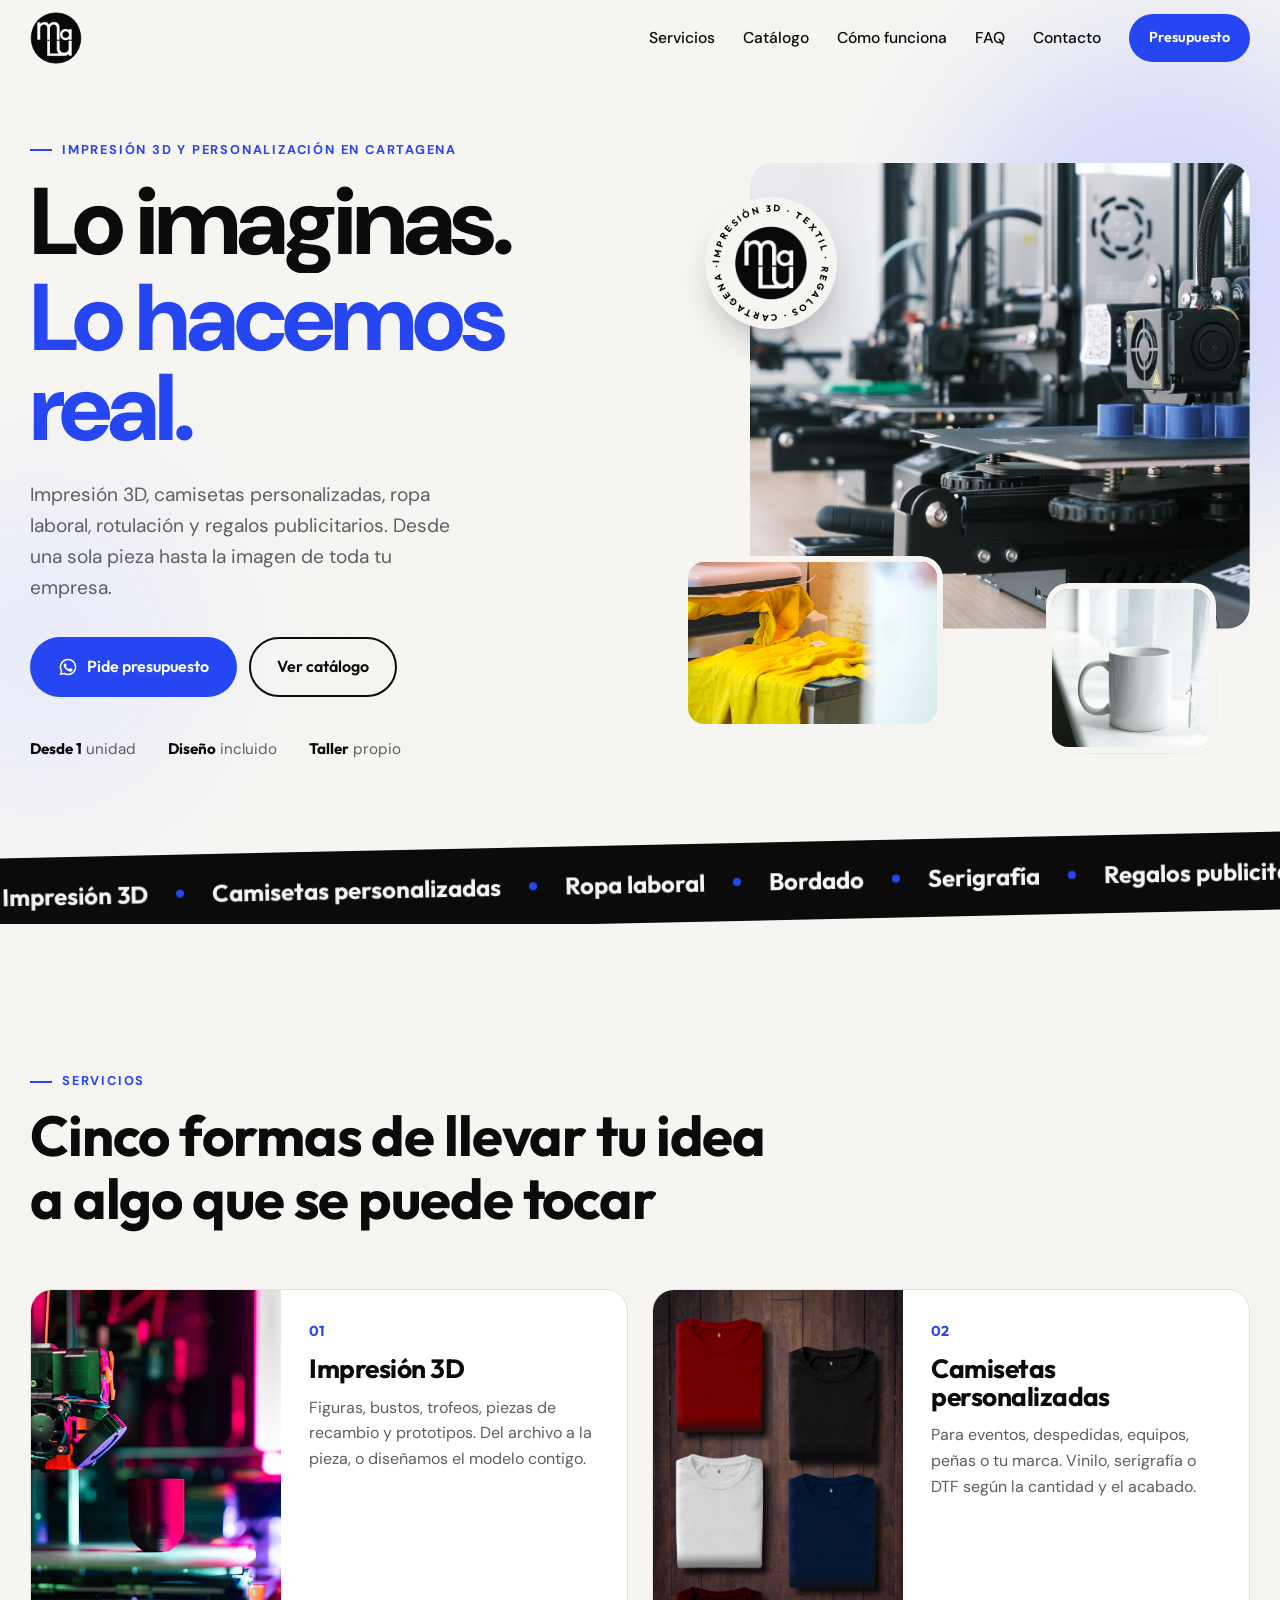
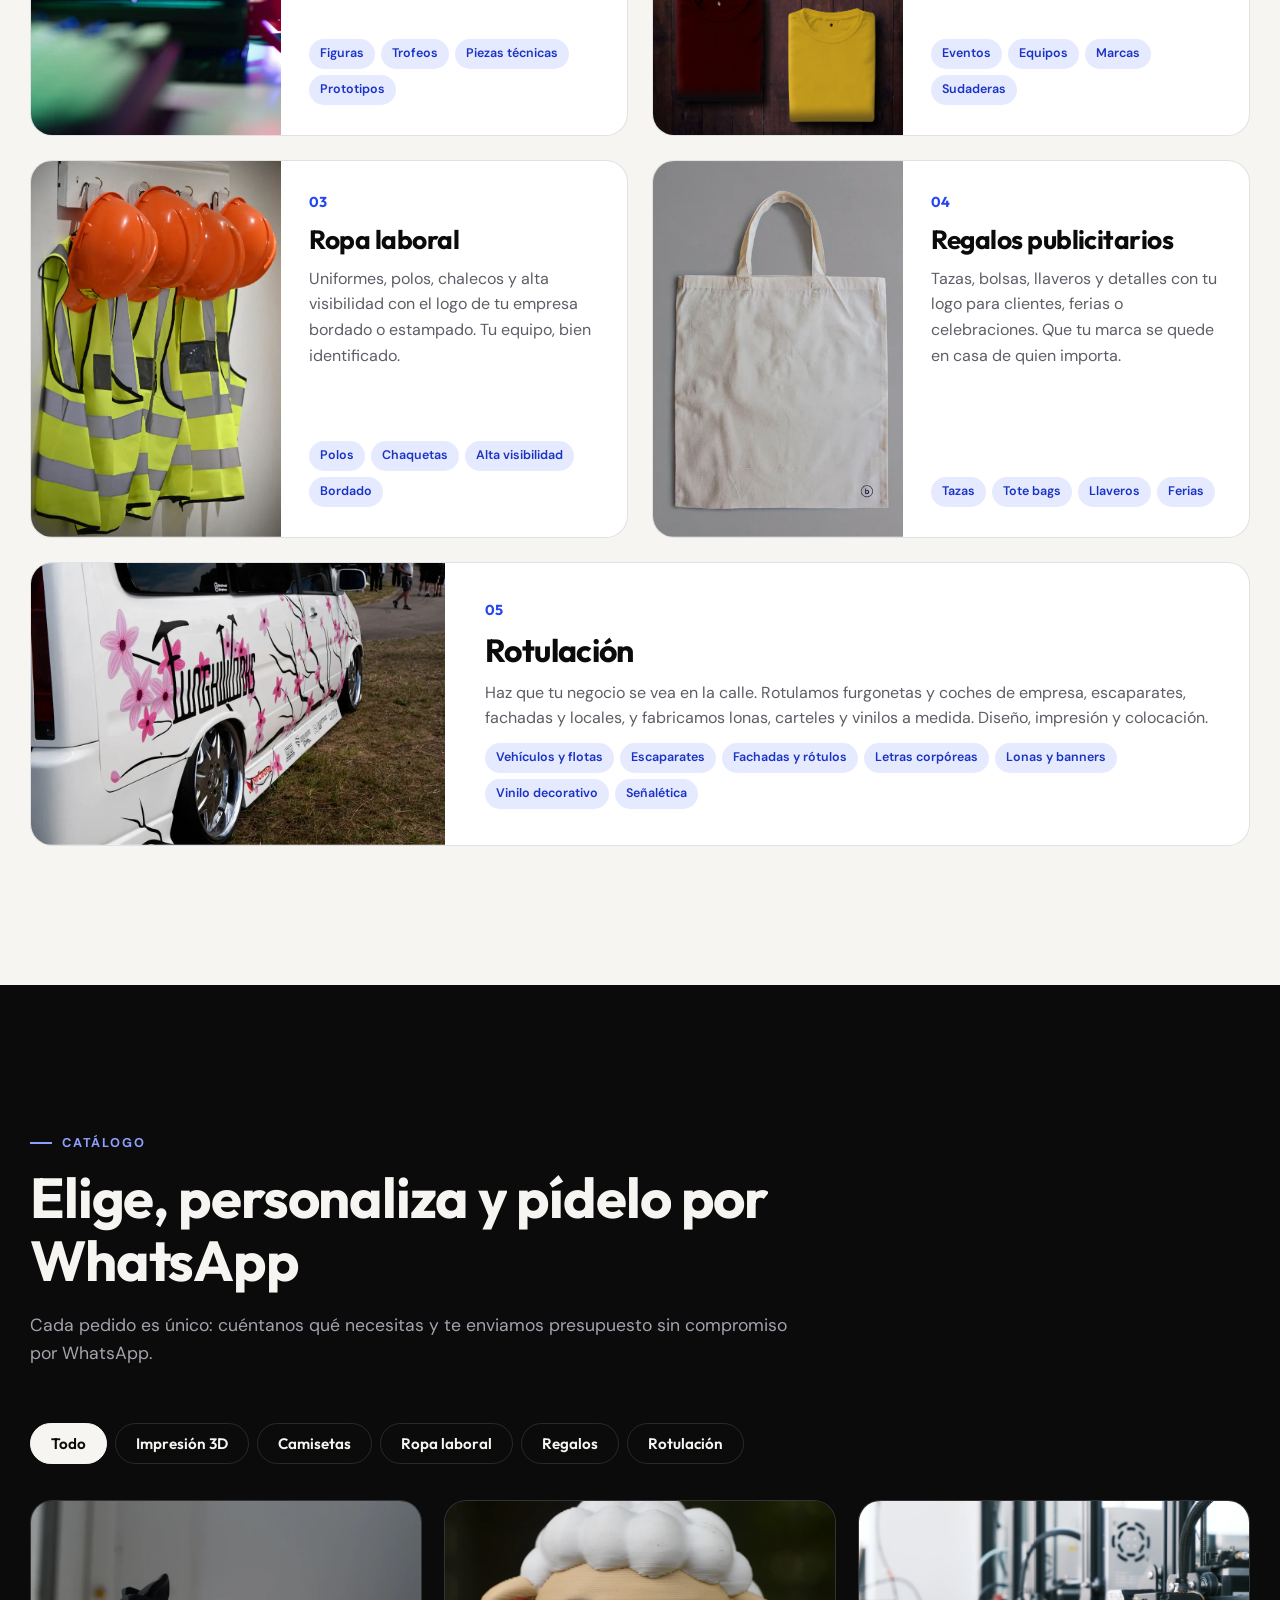
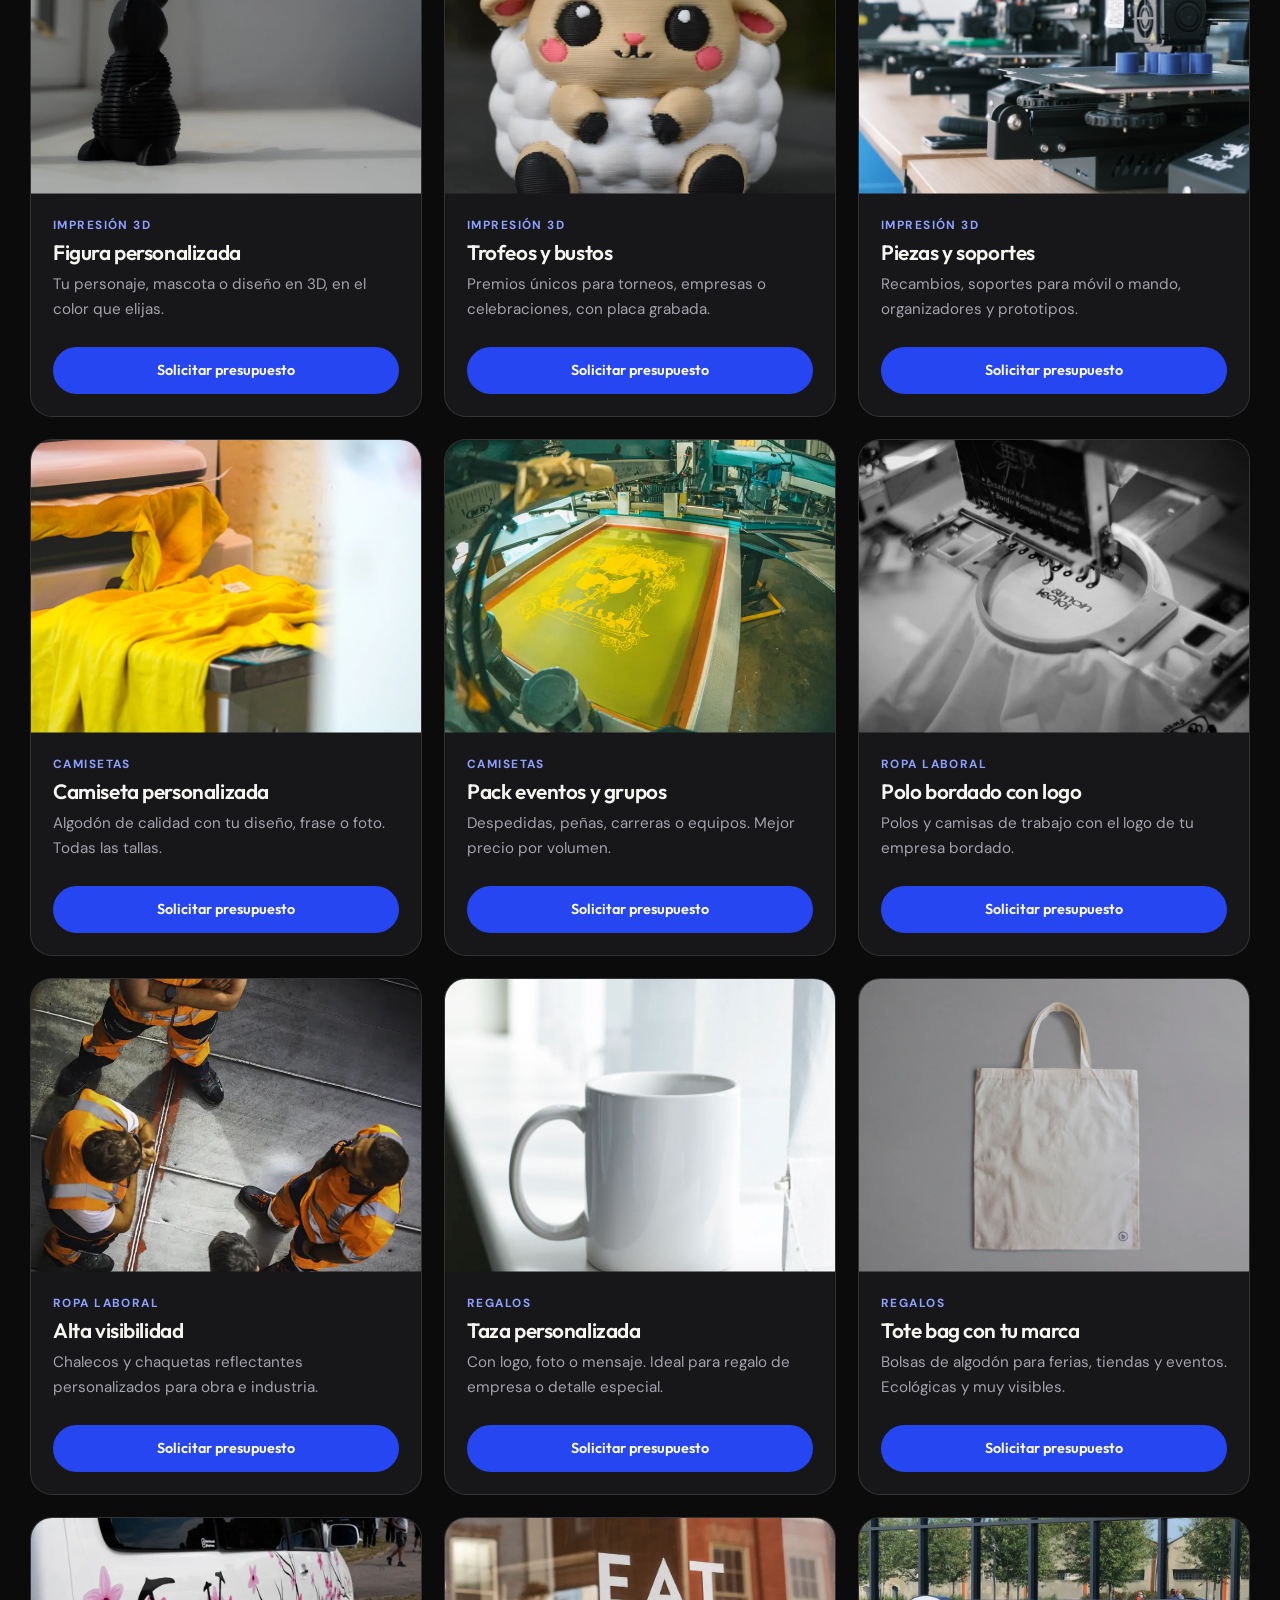
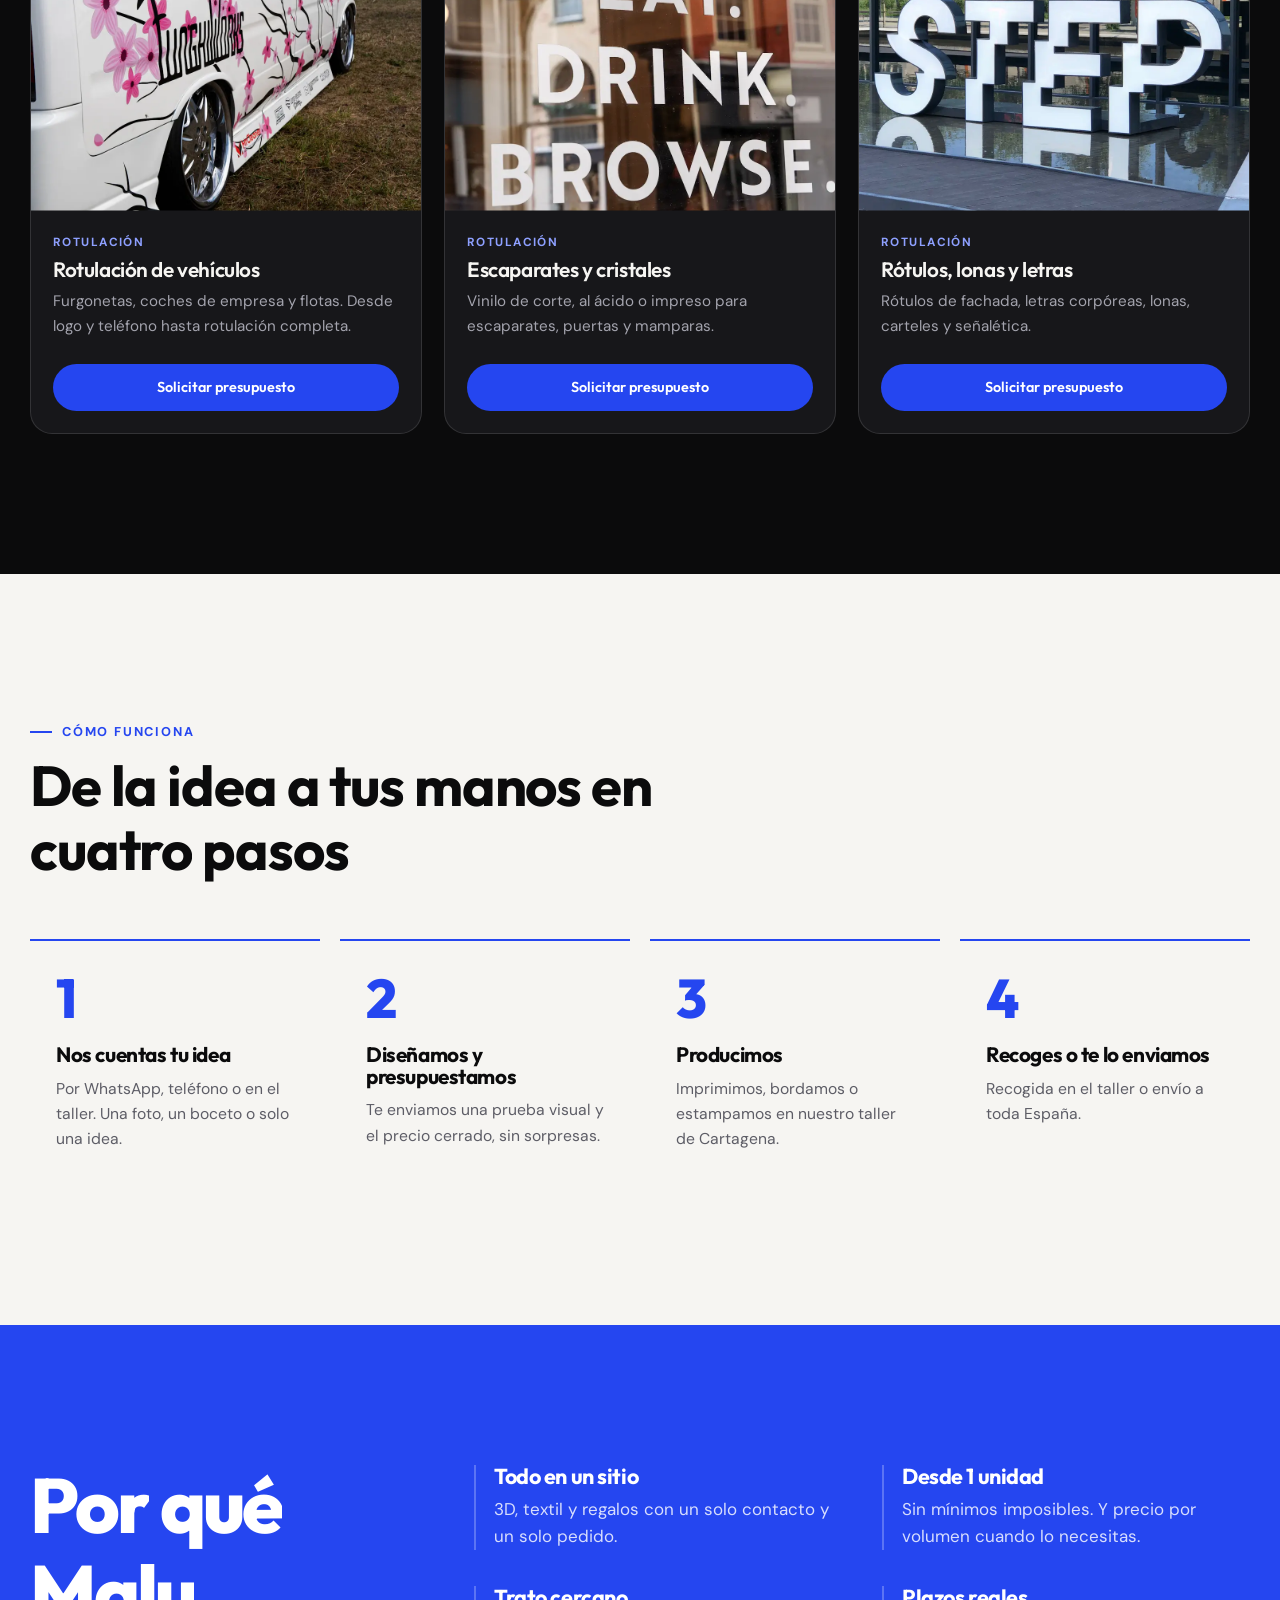
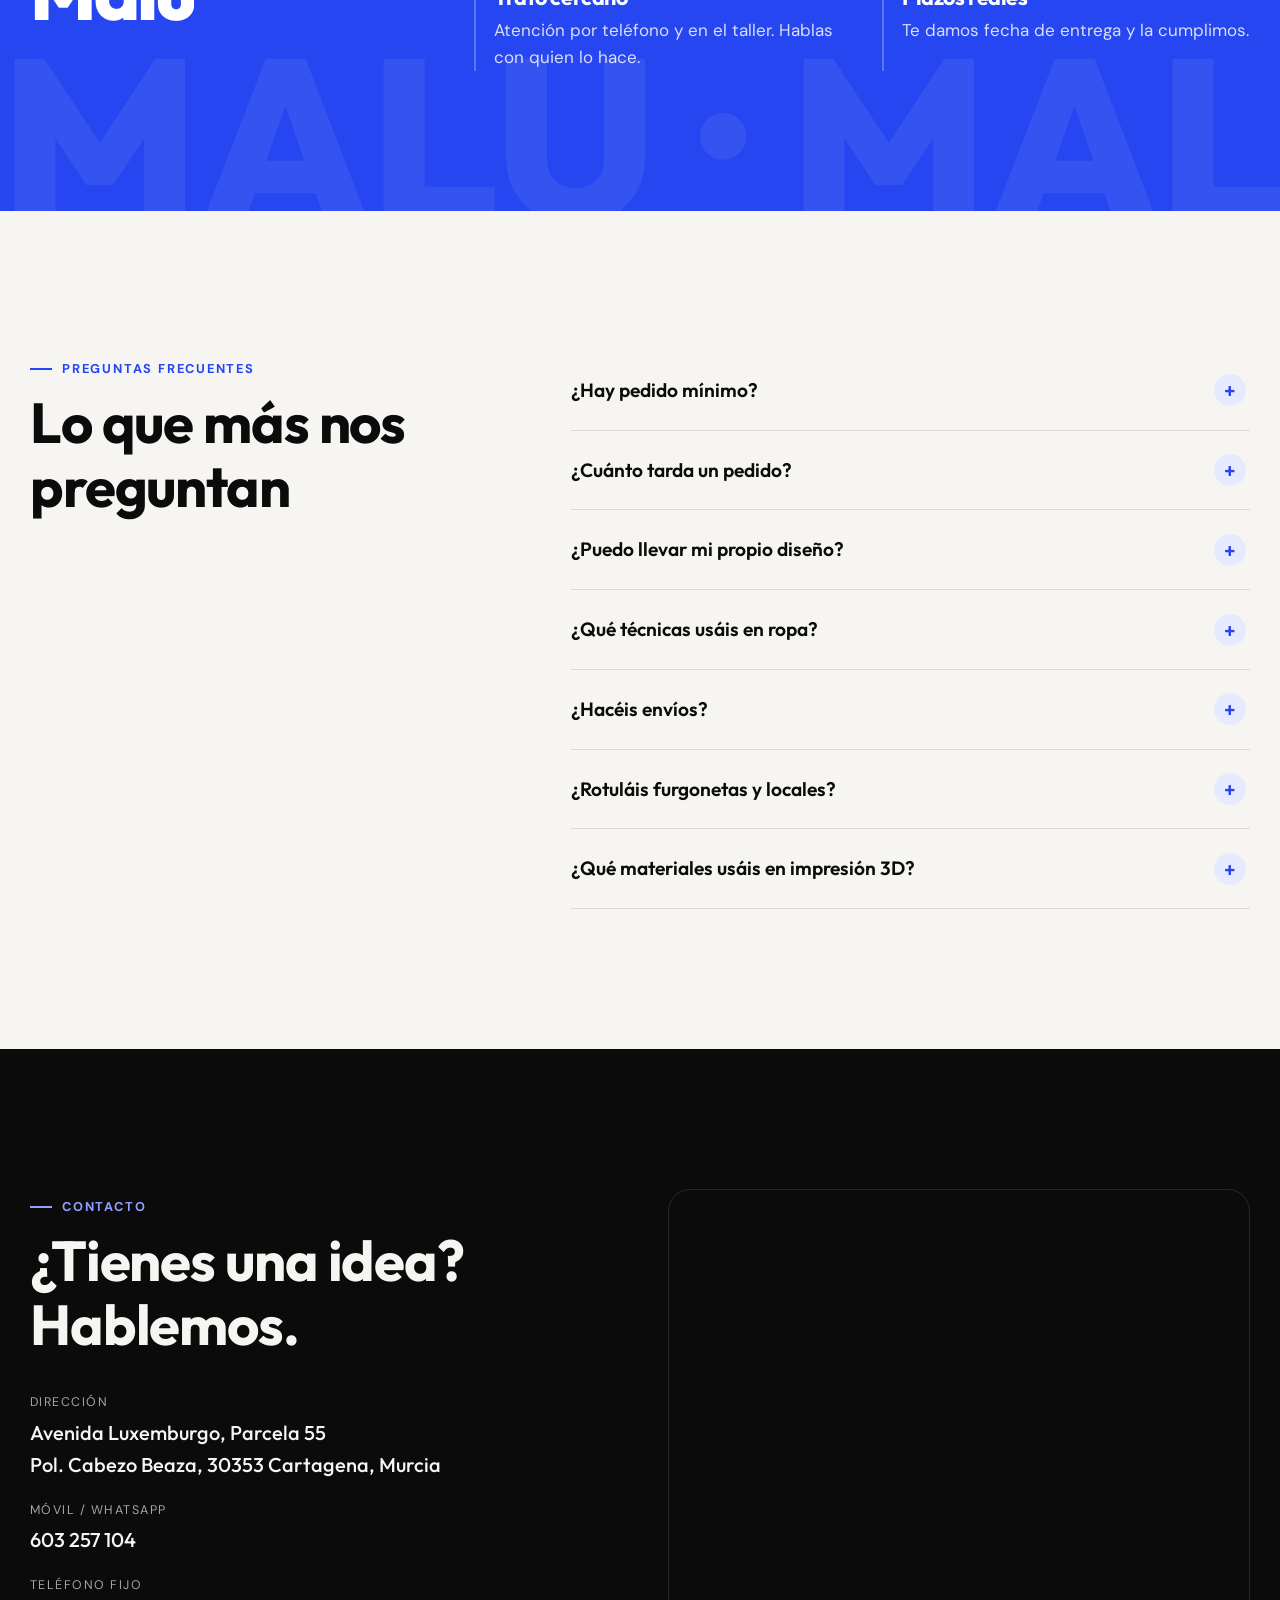
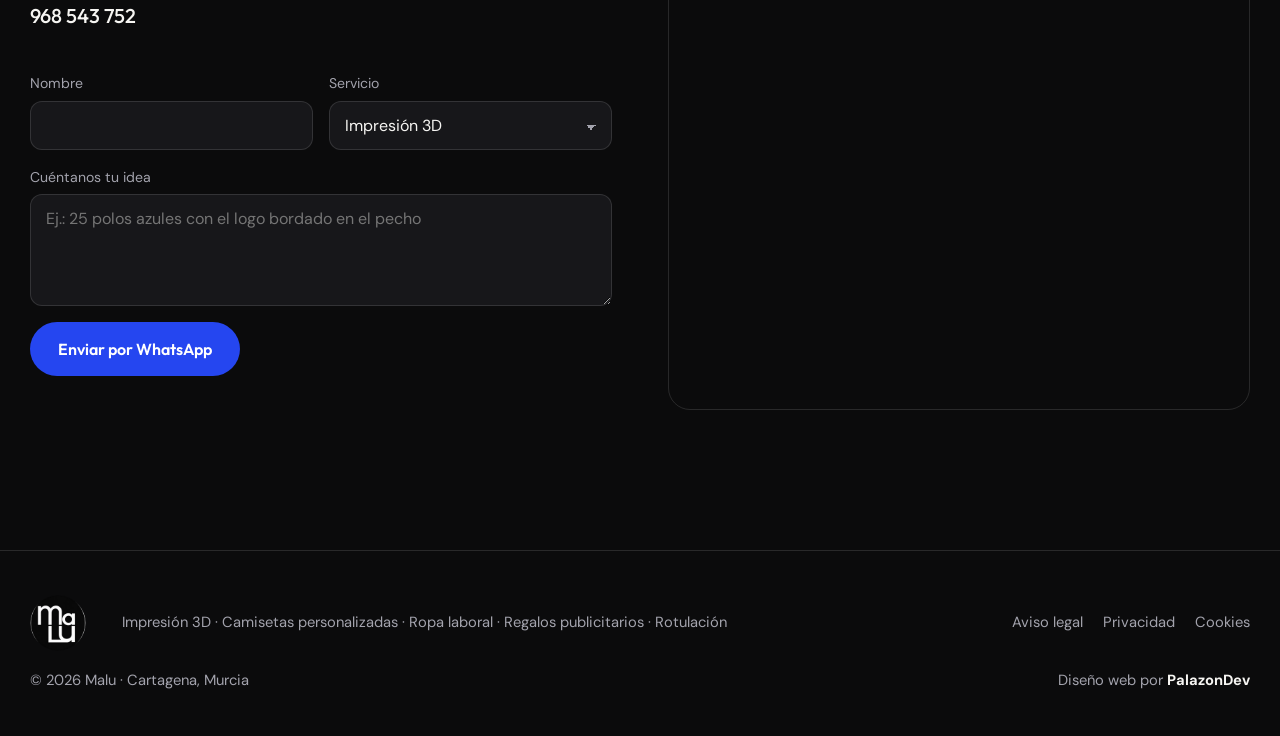
==== index.html @ 824c951f "Footer: arreglar alineación del crédito y forzar recarga de CSS/JS Co-Authored-By: Claude Opus 5.5 <" ====
<!DOCTYPE html>
<html lang="es">
<head>
  <meta charset="UTF-8">
  <meta name="viewport" content="width=device-width, initial-scale=1.0">
  <title>Impresión 3D, Camisetas y Rotulación en Cartagena | Malu</title>
  <meta name="description" content="Impresión 3D, camisetas personalizadas, ropa laboral, rotulación de vehículos y escaparates y regalos publicitarios en Cartagena (Murcia). Diseño incluido. Pide presupuesto.">
  <meta name="robots" content="index, follow, max-image-preview:large">
  <link rel="canonical" href="https://pablopalc.github.io/malu-personalizacion/">
  <link rel="alternate" hreflang="es-ES" href="https://pablopalc.github.io/malu-personalizacion/">
  <meta name="theme-color" content="#0b0b0c">
  <meta name="geo.region" content="ES-MU">
  <meta name="geo.placename" content="Cartagena">

  <meta property="og:type" content="website">
  <meta property="og:locale" content="es_ES">
  <meta property="og:site_name" content="Malu">
  <meta property="og:title" content="Impresión 3D, Camisetas y Rotulación en Cartagena | Malu">
  <meta property="og:description" content="Impresión 3D, camisetas personalizadas, ropa laboral, rotulación y regalos publicitarios en Cartagena.">
  <meta property="og:url" content="https://pablopalc.github.io/malu-personalizacion/">
  <meta property="og:image" content="https://pablopalc.github.io/malu-personalizacion/assets/og-malu.jpg">
  <meta property="og:image:width" content="1200">
  <meta property="og:image:height" content="630">
  <meta property="og:image:alt" content="Malu, impresión 3D y personalización textil en Cartagena">
  <meta name="twitter:card" content="summary_large_image">
  <meta name="twitter:title" content="Impresión 3D, Camisetas y Rotulación en Cartagena | Malu">
  <meta name="twitter:description" content="Impresión 3D, camisetas personalizadas, ropa laboral, rotulación y regalos publicitarios.">
  <meta name="twitter:image" content="https://pablopalc.github.io/malu-personalizacion/assets/og-malu.jpg">

  <link rel="icon" type="image/png" sizes="32x32" href="assets/favicon-32.png">
  <link rel="apple-touch-icon" href="assets/apple-touch-icon.png">

  <link rel="preconnect" href="https://fonts.googleapis.com">
  <link rel="preconnect" href="https://fonts.gstatic.com" crossorigin>
  <link href="https://fonts.googleapis.com/css2?family=Outfit:wght@400;500;600;700;800&family=DM+Sans:opsz,wght@9..40,400;9..40,500;9..40,700&display=swap" rel="stylesheet">
  <link rel="preload" as="image" href="assets/img/hero-3d.webp">
  <link rel="stylesheet" href="styles.css?v=20261020212505">

  <script type="application/ld+json">
  {
    "@context": "https://schema.org",
    "@type": "LocalBusiness",
    "@id": "https://pablopalc.github.io/malu-personalizacion/#negocio",
    "name": "Malu",
    "description": "Impresión 3D, camisetas personalizadas, ropa laboral, rotulación de vehículos y locales y regalos publicitarios en Cartagena.",
    "url": "https://pablopalc.github.io/malu-personalizacion/",
    "logo": "https://pablopalc.github.io/malu-personalizacion/assets/logo-malu.png",
    "alternateName": "Malu Personalización",
    "image": "https://pablopalc.github.io/malu-personalizacion/assets/img/hero-3d.webp",
    "telephone": ["+34968543752", "+34603257104"],
    "address": {
      "@type": "PostalAddress",
      "streetAddress": "Avenida Luxemburgo, Parcela 55, Polígono Cabezo Beaza",
      "addressLocality": "Cartagena",
      "addressRegion": "Murcia",
      "postalCode": "30353",
      "addressCountry": "ES"
    },
    "hasMap": "https://www.google.com/maps/search/?api=1&query=Avenida+Luxemburgo+Parcela+55+Poligono+Cabezo+Beaza+30353+Cartagena",
    "areaServed": [
      {"@type": "City", "name": "Cartagena"},
      {"@type": "AdministrativeArea", "name": "Región de Murcia"},
      {"@type": "Country", "name": "España"}
    ],
    "knowsAbout": ["Impresión 3D", "Camisetas personalizadas", "Ropa laboral", "Bordado", "Serigrafía", "DTF", "Regalos publicitarios", "Merchandising", "Rotulación de vehículos", "Rotulación de escaparates", "Vinilo", "Lonas publicitarias"],
    "hasOfferCatalog": {
      "@type": "OfferCatalog",
      "name": "Servicios de personalización",
      "itemListElement": [
        {"@type": "Offer", "itemOffered": {"@type": "Service", "name": "Impresión 3D personalizada", "description": "Figuras, bustos, trofeos, piezas técnicas y prototipos."}},
        {"@type": "Offer", "itemOffered": {"@type": "Service", "name": "Camisetas personalizadas", "description": "Vinilo, DTF y serigrafía para eventos, equipos y marcas."}},
        {"@type": "Offer", "itemOffered": {"@type": "Service", "name": "Ropa laboral personalizada", "description": "Polos, chaquetas y alta visibilidad con logo bordado o estampado."}},
        {"@type": "Offer", "itemOffered": {"@type": "Service", "name": "Regalos publicitarios", "description": "Tazas, bolsas, llaveros y merchandising con tu logo."}},
        {"@type": "Offer", "itemOffered": {"@type": "Service", "name": "Rotulación de vehículos y locales", "description": "Rotulación de furgonetas y flotas, escaparates, fachadas, letras corpóreas, lonas y vinilo decorativo."}}
      ]
    }
  }
  </script>
  <script type="application/ld+json">
  {
    "@context": "https://schema.org",
    "@type": "WebSite",
    "name": "Malu",
    "url": "https://pablopalc.github.io/malu-personalizacion/",
    "inLanguage": "es-ES",
    "publisher": {"@id": "https://pablopalc.github.io/malu-personalizacion/#negocio"}
  }
  </script>
</head>
<body>
  <a class="skip" href="#main">Saltar al contenido</a>
  <div class="progress" id="progress" aria-hidden="true"></div>
  <div class="intro" id="intro" aria-hidden="true"><img src="assets/logo-malu-160.webp" alt="" width="96" height="96"></div>

  <header class="header" id="header">
    <div class="wrap header__inner">
      <a href="#inicio" class="brand" aria-label="Malu, inicio">
        <img src="assets/logo-malu-160.webp" alt="Malu" width="52" height="52">
      </a>
      <nav class="nav" id="nav" aria-label="Principal">
        <a href="#servicios">Servicios</a>
        <a href="#catalogo">Catálogo</a>
        <a href="#proceso">Cómo funciona</a>
        <a href="#faq">FAQ</a>
        <a href="#contacto">Contacto</a>
      </nav>
      <a class="btn btn--sm btn--accent header__cta" href="https://wa.me/34603257104?text=Hola%20Malu%2C%20quiero%20pedir%20presupuesto" target="_blank" rel="noopener">Presupuesto</a>
      <button class="burger" id="burger" aria-label="Abrir menú" aria-expanded="false" aria-controls="nav"><span></span><span></span></button>
    </div>
  </header>

  <main id="main">
    <!-- HERO -->
    <section class="hero" id="inicio">
      <div class="wrap hero__grid">
        <div class="hero__copy">
          <h1 class="eyebrow reveal">Impresión 3D y personalización en Cartagena</h1>
          <p class="hero__title" aria-label="Lo imaginas. Lo hacemos real.">
            <span class="line"><span class="word">Lo</span> <span class="word">imaginas.</span></span>
            <span class="line"><em class="word">Lo</em> <em class="word">hacemos</em> <em class="word">real.</em></span>
          </p>
          <p class="hero__lead reveal">Impresión 3D, camisetas personalizadas, ropa laboral, rotulación y regalos publicitarios. Desde una sola pieza hasta la imagen de toda tu empresa.</p>
          <div class="hero__actions reveal">
            <a class="btn btn--accent" href="https://wa.me/34603257104?text=Hola%20Malu%2C%20quiero%20pedir%20presupuesto" target="_blank" rel="noopener">
              <svg aria-hidden="true" viewBox="0 0 24 24"><path d="M12 2a10 10 0 0 0-8.6 15.1L2 22l5-1.3A10 10 0 1 0 12 2Zm0 18.2a8.2 8.2 0 0 1-4.2-1.2l-.3-.2-3 .8.8-2.9-.2-.3A8.2 8.2 0 1 1 12 20.2Zm4.5-6.1c-.2-.1-1.5-.7-1.7-.8-.2-.1-.4-.1-.6.1l-.8 1c-.1.2-.3.2-.5.1a6.7 6.7 0 0 1-3.3-2.9c-.2-.4.2-.4.7-1.3.1-.2 0-.3 0-.4l-.8-1.8c-.2-.5-.4-.4-.6-.4h-.5a1 1 0 0 0-.7.3 3 3 0 0 0-.9 2.2 5.1 5.1 0 0 0 1.1 2.7 11.7 11.7 0 0 0 4.5 4c1.7.7 2.3.8 3.2.6.5-.1 1.5-.6 1.7-1.2.2-.6.2-1.1.2-1.2-.1-.1-.3-.2-.5-.3Z"/></svg>
              Pide presupuesto
            </a>
            <a class="btn btn--ghost" href="#catalogo">Ver catálogo</a>
          </div>
          <ul class="hero__facts reveal" aria-label="Ventajas">
            <li><strong>Desde 1</strong> unidad</li>
            <li><strong>Diseño</strong> incluido</li>
            <li><strong>Taller</strong> propio</li>
          </ul>
        </div>

        <div class="hero__media" id="heroMedia">
          <figure class="tile tile--main" data-depth="0.4">
            <img src="assets/img/hero-3d.webp" alt="Impresoras 3D fabricando piezas en el taller de Malu en Cartagena" width="1800" height="1199" fetchpriority="high">
          </figure>
          <figure class="tile tile--a" data-depth="1">
            <img src="assets/img/prensa.webp" alt="Camiseta personalizada en plancha de transferencia" width="900" height="600" decoding="async">
          </figure>
          <figure class="tile tile--b" data-depth="1.4">
            <img src="assets/img/taza.webp" alt="Taza blanca lista para personalizar con logo" width="900" height="1040" decoding="async">
          </figure>
          <div class="badge" aria-hidden="true">
            <svg class="badge__ring" viewBox="0 0 200 200"><defs><path id="circ" d="M100,100 m-78,0 a78,78 0 1,1 156,0 a78,78 0 1,1 -156,0"/></defs><text><textPath href="#circ" textLength="486" lengthAdjust="spacing">IMPRESIÓN 3D · TEXTIL · REGALOS · CARTAGENA · </textPath></text></svg>
            <img src="assets/logo-malu-160.webp" alt="" width="80" height="80">
          </div>
        </div>
      </div>

      <div class="ticker" aria-hidden="true">
        <div class="ticker__track">
          <span>Impresión 3D</span><span>Camisetas personalizadas</span><span>Ropa laboral</span><span>Bordado</span><span>Serigrafía</span><span>Regalos publicitarios</span><span>Rotulación de vehículos</span><span>Escaparates</span><span>Trofeos</span><span>Merchandising</span>
          <span>Impresión 3D</span><span>Camisetas personalizadas</span><span>Ropa laboral</span><span>Bordado</span><span>Serigrafía</span><span>Regalos publicitarios</span><span>Rotulación de vehículos</span><span>Escaparates</span><span>Trofeos</span><span>Merchandising</span>
        </div>
      </div>
    </section>

    <!-- SERVICIOS -->
    <section class="section" id="servicios">
      <div class="wrap">
        <header class="section__head reveal">
          <p class="eyebrow">Servicios</p>
          <h2>Cinco formas de llevar tu idea a algo que se puede tocar</h2>
        </header>

        <div class="services">
          <article class="service reveal">
            <div class="service__img"><img src="assets/img/impresion-3d.webp" alt="Cabezal de impresora 3D trabajando" loading="lazy" width="1200" height="800"></div>
            <div class="service__body">
              <span class="service__num">01</span>
              <h3>Impresión 3D</h3>
              <p>Figuras, bustos, trofeos, piezas de recambio y prototipos. Del archivo a la pieza, o diseñamos el modelo contigo.</p>
              <ul class="chips"><li>Figuras</li><li>Trofeos</li><li>Piezas técnicas</li><li>Prototipos</li></ul>
            </div>
          </article>

          <article class="service reveal">
            <div class="service__img"><img src="assets/img/camisetas.webp" alt="Camisetas de colores dobladas sobre madera" loading="lazy" width="1200" height="2133"></div>
            <div class="service__body">
              <span class="service__num">02</span>
              <h3>Camisetas personalizadas</h3>
              <p>Para eventos, despedidas, equipos, peñas o tu marca. Vinilo, serigrafía o DTF según la cantidad y el acabado.</p>
              <ul class="chips"><li>Eventos</li><li>Equipos</li><li>Marcas</li><li>Sudaderas</li></ul>
            </div>
          </article>

          <article class="service reveal">
            <div class="service__img"><img src="assets/img/laboral.webp" alt="Chalecos de alta visibilidad y cascos de trabajo" loading="lazy" width="733" height="1100"></div>
            <div class="service__body">
              <span class="service__num">03</span>
              <h3>Ropa laboral</h3>
              <p>Uniformes, polos, chalecos y alta visibilidad con el logo de tu empresa bordado o estampado. Tu equipo, bien identificado.</p>
              <ul class="chips"><li>Polos</li><li>Chaquetas</li><li>Alta visibilidad</li><li>Bordado</li></ul>
            </div>
          </article>

          <article class="service reveal">
            <div class="service__img"><img src="assets/img/bolsa.webp" alt="Bolsa de tela reutilizable lista para personalizar" loading="lazy" width="900" height="600"></div>
            <div class="service__body">
              <span class="service__num">04</span>
              <h3>Regalos publicitarios</h3>
              <p>Tazas, bolsas, llaveros y detalles con tu logo para clientes, ferias o celebraciones. Que tu marca se quede en casa de quien importa.</p>
              <ul class="chips"><li>Tazas</li><li>Tote bags</li><li>Llaveros</li><li>Ferias</li></ul>
            </div>
          </article>

          <article class="service service--wide reveal">
            <div class="service__img"><img src="assets/img/rotulacion-vehiculo.webp" alt="Furgoneta con rotulación de vinilo personalizada" loading="lazy" width="1100" height="733"></div>
            <div class="service__body">
              <span class="service__num">05</span>
              <h3>Rotulación</h3>
              <p>Haz que tu negocio se vea en la calle. Rotulamos furgonetas y coches de empresa, escaparates, fachadas y locales, y fabricamos lonas, carteles y vinilos a medida. Diseño, impresión y colocación.</p>
              <ul class="chips"><li>Vehículos y flotas</li><li>Escaparates</li><li>Fachadas y rótulos</li><li>Letras corpóreas</li><li>Lonas y banners</li><li>Vinilo decorativo</li><li>Señalética</li></ul>
            </div>
          </article>
        </div>
      </div>
    </section>

    <!-- CATÁLOGO -->
    <section class="section section--dark" id="catalogo">
      <div class="wrap">
        <header class="section__head reveal">
          <p class="eyebrow">Catálogo</p>
          <h2>Elige, personaliza y pídelo por WhatsApp</h2>
          <p class="section__sub">Cada pedido es único: cuéntanos qué necesitas y te enviamos presupuesto sin compromiso por WhatsApp.</p>
        </header>

        <div class="filters reveal" role="tablist" aria-label="Filtrar catálogo">
          <button class="filter is-active" data-filter="todo" role="tab" aria-selected="true">Todo</button>
          <button class="filter" data-filter="3d" role="tab" aria-selected="false">Impresión 3D</button>
          <button class="filter" data-filter="camisetas" role="tab" aria-selected="false">Camisetas</button>
          <button class="filter" data-filter="laboral" role="tab" aria-selected="false">Ropa laboral</button>
          <button class="filter" data-filter="regalos" role="tab" aria-selected="false">Regalos</button>
          <button class="filter" data-filter="rotulacion" role="tab" aria-selected="false">Rotulación</button>
        </div>

        <div class="catalog" id="catalog">
          <article class="product" data-cat="3d">
            <div class="product__img"><img src="assets/img/figura-3d.webp" alt="Figura impresa en 3D en color negro" loading="lazy" width="900" height="506"></div>
            <div class="product__body">
              <span class="product__cat">Impresión 3D</span>
              <h3>Figura personalizada</h3>
              <p>Tu personaje, mascota o diseño en 3D, en el color que elijas.</p>
              <div class="product__foot"><a class="btn btn--sm btn--accent btn--block" data-wa="Figura personalizada 3D" href="#">Solicitar presupuesto</a></div>
            </div>
          </article>

          <article class="product" data-cat="3d">
            <div class="product__img"><img src="assets/img/figura-oveja.webp" alt="Figura de oveja impresa en 3D" loading="lazy" width="900" height="1350"></div>
            <div class="product__body">
              <span class="product__cat">Impresión 3D</span>
              <h3>Trofeos y bustos</h3>
              <p>Premios únicos para torneos, empresas o celebraciones, con placa grabada.</p>
              <div class="product__foot"><a class="btn btn--sm btn--accent btn--block" data-wa="Trofeo / busto 3D" href="#">Solicitar presupuesto</a></div>
            </div>
          </article>

          <article class="product" data-cat="3d">
            <div class="product__img"><img src="assets/img/hero-3d.webp" alt="Piezas técnicas fabricadas por impresión 3D" loading="lazy" width="1800" height="1199"></div>
            <div class="product__body">
              <span class="product__cat">Impresión 3D</span>
              <h3>Piezas y soportes</h3>
              <p>Recambios, soportes para móvil o mando, organizadores y prototipos.</p>
              <div class="product__foot"><a class="btn btn--sm btn--accent btn--block" data-wa="Pieza / soporte 3D" href="#">Solicitar presupuesto</a></div>
            </div>
          </article>

          <article class="product" data-cat="camisetas">
            <div class="product__img"><img src="assets/img/prensa.webp" alt="Camiseta personalizada en plancha" loading="lazy" width="900" height="600"></div>
            <div class="product__body">
              <span class="product__cat">Camisetas</span>
              <h3>Camiseta personalizada</h3>
              <p>Algodón de calidad con tu diseño, frase o foto. Todas las tallas.</p>
              <div class="product__foot"><a class="btn btn--sm btn--accent btn--block" data-wa="Camiseta personalizada" href="#">Solicitar presupuesto</a></div>
            </div>
          </article>

          <article class="product" data-cat="camisetas">
            <div class="product__img"><img src="assets/img/serigrafia.webp" alt="Máquina de serigrafía estampando tinta amarilla" loading="lazy" width="733" height="1100"></div>
            <div class="product__body">
              <span class="product__cat">Camisetas</span>
              <h3>Pack eventos y grupos</h3>
              <p>Despedidas, peñas, carreras o equipos. Mejor precio por volumen.</p>
              <div class="product__foot"><a class="btn btn--sm btn--accent btn--block" data-wa="Pack camisetas para grupo" href="#">Solicitar presupuesto</a></div>
            </div>
          </article>

          <article class="product" data-cat="laboral">
            <div class="product__img"><img src="assets/img/bordado.webp" alt="Máquina bordando un logotipo en tela blanca" loading="lazy" width="900" height="1350"></div>
            <div class="product__body">
              <span class="product__cat">Ropa laboral</span>
              <h3>Polo bordado con logo</h3>
              <p>Polos y camisas de trabajo con el logo de tu empresa bordado.</p>
              <div class="product__foot"><a class="btn btn--sm btn--accent btn--block" data-wa="Polo laboral bordado" href="#">Solicitar presupuesto</a></div>
            </div>
          </article>

          <article class="product" data-cat="laboral">
            <div class="product__img"><img src="assets/img/laboral-equipo.webp" alt="Equipo de trabajadores con chalecos de alta visibilidad" loading="lazy" width="746" height="1100"></div>
            <div class="product__body">
              <span class="product__cat">Ropa laboral</span>
              <h3>Alta visibilidad</h3>
              <p>Chalecos y chaquetas reflectantes personalizados para obra e industria.</p>
              <div class="product__foot"><a class="btn btn--sm btn--accent btn--block" data-wa="Ropa alta visibilidad" href="#">Solicitar presupuesto</a></div>
            </div>
          </article>

          <article class="product" data-cat="regalos">
            <div class="product__img"><img src="assets/img/taza.webp" alt="Taza blanca personalizable" loading="lazy" width="900" height="1040"></div>
            <div class="product__body">
              <span class="product__cat">Regalos</span>
              <h3>Taza personalizada</h3>
              <p>Con logo, foto o mensaje. Ideal para regalo de empresa o detalle especial.</p>
              <div class="product__foot"><a class="btn btn--sm btn--accent btn--block" data-wa="Taza personalizada" href="#">Solicitar presupuesto</a></div>
            </div>
          </article>

          <article class="product" data-cat="regalos">
            <div class="product__img"><img src="assets/img/bolsa.webp" alt="Bolsa de tela tote bag" loading="lazy" width="900" height="600"></div>
            <div class="product__body">
              <span class="product__cat">Regalos</span>
              <h3>Tote bag con tu marca</h3>
              <p>Bolsas de algodón para ferias, tiendas y eventos. Ecológicas y muy visibles.</p>
              <div class="product__foot"><a class="btn btn--sm btn--accent btn--block" data-wa="Tote bag personalizada" href="#">Solicitar presupuesto</a></div>
            </div>
          </article>

          <article class="product" data-cat="rotulacion">
            <div class="product__img"><img src="assets/img/rotulacion-vehiculo.webp" alt="Furgoneta rotulada con vinilo decorativo" loading="lazy" width="1100" height="733"></div>
            <div class="product__body">
              <span class="product__cat">Rotulación</span>
              <h3>Rotulación de vehículos</h3>
              <p>Furgonetas, coches de empresa y flotas. Desde logo y teléfono hasta rotulación completa.</p>
              <div class="product__foot"><a class="btn btn--sm btn--accent btn--block" data-wa="Rotulación de vehículo" href="#">Solicitar presupuesto</a></div>
            </div>
          </article>

          <article class="product" data-cat="rotulacion">
            <div class="product__img"><img src="assets/img/rotulacion-escaparate.webp" alt="Escaparate rotulado con letras de vinilo blanco" loading="lazy" width="1100" height="733"></div>
            <div class="product__body">
              <span class="product__cat">Rotulación</span>
              <h3>Escaparates y cristales</h3>
              <p>Vinilo de corte, al ácido o impreso para escaparates, puertas y mamparas.</p>
              <div class="product__foot"><a class="btn btn--sm btn--accent btn--block" data-wa="Rotulación de escaparate" href="#">Solicitar presupuesto</a></div>
            </div>
          </article>

          <article class="product" data-cat="rotulacion">
            <div class="product__img"><img src="assets/img/rotulacion-letras.webp" alt="Letras corpóreas blancas de gran formato" loading="lazy" width="1100" height="947"></div>
            <div class="product__body">
              <span class="product__cat">Rotulación</span>
              <h3>Rótulos, lonas y letras</h3>
              <p>Rótulos de fachada, letras corpóreas, lonas, carteles y señalética.</p>
              <div class="product__foot"><a class="btn btn--sm btn--accent btn--block" data-wa="Rótulo / lona / letras corpóreas" href="#">Solicitar presupuesto</a></div>
            </div>
          </article>
        </div>
      </div>
    </section>

    <!-- PROCESO -->
    <section class="section" id="proceso">
      <div class="wrap">
        <header class="section__head reveal">
          <p class="eyebrow">Cómo funciona</p>
          <h2>De la idea a tus manos en cuatro pasos</h2>
        </header>
        <ol class="steps">
          <li class="step reveal"><span class="step__n">1</span><h3>Nos cuentas tu idea</h3><p>Por WhatsApp, teléfono o en el taller. Una foto, un boceto o solo una idea.</p></li>
          <li class="step reveal"><span class="step__n">2</span><h3>Diseñamos y presupuestamos</h3><p>Te enviamos una prueba visual y el precio cerrado, sin sorpresas.</p></li>
          <li class="step reveal"><span class="step__n">3</span><h3>Producimos</h3><p>Imprimimos, bordamos o estampamos en nuestro taller de Cartagena.</p></li>
          <li class="step reveal"><span class="step__n">4</span><h3>Recoges o te lo enviamos</h3><p>Recogida en el taller o envío a toda España.</p></li>
        </ol>
      </div>
    </section>

    <!-- POR QUÉ -->
    <section class="section section--accent">
      <div class="wrap why">
        <h2 class="reveal">Por qué Malu</h2>
        <div class="why__grid">
          <div class="reveal"><h3>Todo en un sitio</h3><p>3D, textil y regalos con un solo contacto y un solo pedido.</p></div>
          <div class="reveal"><h3>Desde 1 unidad</h3><p>Sin mínimos imposibles. Y precio por volumen cuando lo necesitas.</p></div>
          <div class="reveal"><h3>Trato cercano</h3><p>Atención por teléfono y en el taller. Hablas con quien lo hace.</p></div>
          <div class="reveal"><h3>Plazos reales</h3><p>Te damos fecha de entrega y la cumplimos.</p></div>
        </div>
      </div>
    </section>

    <!-- FAQ -->
    <section class="section" id="faq">
      <div class="wrap faq">
        <header class="section__head reveal">
          <p class="eyebrow">Preguntas frecuentes</p>
          <h2>Lo que más nos preguntan</h2>
        </header>
        <div class="faq__list">
          <details class="reveal"><summary>¿Hay pedido mínimo?</summary><p>No. Personalizamos desde una sola unidad. En pedidos grandes el precio por unidad baja.</p></details>
          <details class="reveal"><summary>¿Cuánto tarda un pedido?</summary><p>Depende de la técnica y la cantidad. Una pieza sencilla puede estar en 24–72 h; pedidos grandes, entre 5 y 10 días laborables. Siempre te damos fecha antes de empezar.</p></details>
          <details class="reveal"><summary>¿Puedo llevar mi propio diseño?</summary><p>Sí. Aceptamos PNG, PDF, SVG o archivos 3D (STL, OBJ). Si no tienes diseño, te lo preparamos.</p></details>
          <details class="reveal"><summary>¿Qué técnicas usáis en ropa?</summary><p>Vinilo textil, DTF, serigrafía y bordado. Te recomendamos la mejor según tejido, colores y cantidad.</p></details>
          <details class="reveal"><summary>¿Hacéis envíos?</summary><p>Sí, a toda España. También puedes recogerlo en nuestro taller del Polígono Cabezo Beaza, Cartagena.</p></details>
          <details class="reveal"><summary>¿Rotuláis furgonetas y locales?</summary><p>Sí. Rotulamos vehículos de empresa y flotas, escaparates, fachadas e interiores. Nos encargamos del diseño, la impresión y la colocación.</p></details>
          <details class="reveal"><summary>¿Qué materiales usáis en impresión 3D?</summary><p>PLA, PETG, TPU flexible y resina para máximo detalle, según el uso de la pieza.</p></details>
        </div>
      </div>
    </section>

    <!-- CONTACTO -->
    <section class="section section--dark" id="contacto">
      <div class="wrap contact">
        <div class="contact__info reveal">
          <p class="eyebrow">Contacto</p>
          <h2>¿Tienes una idea? Hablemos.</h2>
          <ul class="contact__list">
            <li><span>Dirección</span><a href="https://www.google.com/maps/search/?api=1&query=Avenida+Luxemburgo+Parcela+55+Poligono+Cabezo+Beaza+30353+Cartagena" target="_blank" rel="noopener">Avenida Luxemburgo, Parcela 55<br>Pol. Cabezo Beaza, 30353 Cartagena, Murcia</a></li>
            <li><span>Móvil / WhatsApp</span><a href="tel:+34603257104">603 257 104</a></li>
            <li><span>Teléfono fijo</span><a href="tel:+34968543752">968 543 752</a></li>
            <!-- PENDIENTE: email personalizado de Malu (ej. hola@dominio). Añadir aquí y en schema cuando la clienta lo confirme. -->
          </ul>

          <form class="form" id="form" novalidate>
            <div class="form__row">
              <label>Nombre<input name="nombre" required autocomplete="name"></label>
              <label>Servicio
                <select name="servicio">
                  <option>Impresión 3D</option>
                  <option>Camisetas personalizadas</option>
                  <option>Ropa laboral</option>
                  <option>Regalos publicitarios</option>
                  <option>Rotulación</option>
                  <option>Otro</option>
                </select>
              </label>
            </div>
            <label>Cuéntanos tu idea<textarea name="mensaje" rows="4" required placeholder="Ej.: 25 polos azules con el logo bordado en el pecho"></textarea></label>
            <button class="btn btn--accent" type="submit">Enviar por WhatsApp</button>
            <p class="form__note" id="formNote" role="status"></p>
          </form>
        </div>

        <div class="contact__map reveal">
          <iframe title="Ubicación de Malu en Cartagena" src="https://www.google.com/maps?q=Avenida+Luxemburgo+55,+Pol%C3%ADgono+Cabezo+Beaza,+30353+Cartagena&output=embed" loading="lazy" referrerpolicy="no-referrer-when-downgrade"></iframe>
        </div>
      </div>
    </section>
  </main>

  <footer class="footer">
    <div class="wrap footer__inner">
      <a href="#inicio" class="brand brand--light"><img src="assets/logo-malu-160.webp" alt="Malu" width="56" height="56"></a>
      <p>Impresión 3D · Camisetas personalizadas · Ropa laboral · Regalos publicitarios · Rotulación</p>
      <nav class="footer__legal" aria-label="Legal">
        <a href="aviso-legal.html">Aviso legal</a><a href="privacidad.html">Privacidad</a><a href="cookies.html">Cookies</a>
      </nav>
      <p class="footer__copy"><span class="footer__owner">© <span id="year">2026</span> Malu · Cartagena, Murcia</span><span class="footer__sep" aria-hidden="true"> · </span><span class="footer__credit">Diseño web por <a href="https://palazondev.com" target="_blank" rel="noopener">PalazonDev</a></span></p>
    </div>
  </footer>

  <a class="wa-float" href="https://wa.me/34603257104?text=Hola%20Malu%2C%20quiero%20pedir%20presupuesto" target="_blank" rel="noopener" aria-label="Escribir por WhatsApp">
    <svg viewBox="0 0 24 24" aria-hidden="true"><path d="M12 2a10 10 0 0 0-8.6 15.1L2 22l5-1.3A10 10 0 1 0 12 2Zm0 18.2a8.2 8.2 0 0 1-4.2-1.2l-.3-.2-3 .8.8-2.9-.2-.3A8.2 8.2 0 1 1 12 20.2Zm4.5-6.1c-.2-.1-1.5-.7-1.7-.8-.2-.1-.4-.1-.6.1l-.8 1c-.1.2-.3.2-.5.1a6.7 6.7 0 0 1-3.3-2.9c-.2-.4.2-.4.7-1.3.1-.2 0-.3 0-.4l-.8-1.8c-.2-.5-.4-.4-.6-.4h-.5a1 1 0 0 0-.7.3 3 3 0 0 0-.9 2.2 5.1 5.1 0 0 0 1.1 2.7 11.7 11.7 0 0 0 4.5 4c1.7.7 2.3.8 3.2.6.5-.1 1.5-.6 1.7-1.2.2-.6.2-1.1.2-1.2-.1-.1-.3-.2-.5-.3Z"/></svg>
  </a>

  <script type="application/ld+json">
  {
    "@context": "https://schema.org",
    "@type": "FAQPage",
    "mainEntity": [
      {"@type": "Question", "name": "¿Hay pedido mínimo?", "acceptedAnswer": {"@type": "Answer", "text": "No. Personalizamos desde una sola unidad. En pedidos grandes el precio por unidad baja."}},
      {"@type": "Question", "name": "¿Cuánto tarda un pedido?", "acceptedAnswer": {"@type": "Answer", "text": "Una pieza sencilla puede estar en 24–72 h; pedidos grandes, entre 5 y 10 días laborables. Siempre damos fecha antes de empezar."}},
      {"@type": "Question", "name": "¿Puedo llevar mi propio diseño?", "acceptedAnswer": {"@type": "Answer", "text": "Sí. Aceptamos PNG, PDF, SVG o archivos 3D (STL, OBJ). Si no tienes diseño, te lo preparamos."}},
      {"@type": "Question", "name": "¿Qué técnicas usáis en ropa?", "acceptedAnswer": {"@type": "Answer", "text": "Vinilo textil, DTF, serigrafía y bordado, según tejido, colores y cantidad."}},
      {"@type": "Question", "name": "¿Hacéis envíos?", "acceptedAnswer": {"@type": "Answer", "text": "Sí, a toda España. También se puede recoger en el taller del Polígono Cabezo Beaza, Cartagena."}},
      {"@type": "Question", "name": "¿Rotuláis furgonetas y locales?", "acceptedAnswer": {"@type": "Answer", "text": "Sí. Rotulamos vehículos de empresa y flotas, escaparates, fachadas e interiores, con diseño, impresión y colocación."}},
      {"@type": "Question", "name": "¿Qué materiales usáis en impresión 3D?", "acceptedAnswer": {"@type": "Answer", "text": "PLA, PETG, TPU flexible y resina, según el uso de la pieza."}}
    ]
  }
  </script>
  <script src="script.js?v=20261020212505" defer></script>
</body>
</html>
---- styles.css ----
:root {
  --ink: #0b0b0c;
  --ink-2: #17171a;
  --paper: #f6f5f2;
  --white: #ffffff;
  --muted: #5d5d66;
  --muted-dark: #a3a3ad;
  --line: rgba(11, 11, 12, 0.12);
  --line-dark: rgba(255, 255, 255, 0.12);
  --accent: #2546f0;
  --accent-ink: #1a33c4;
  --accent-soft: #e6eafe;

  --display: "Outfit", "Segoe UI", system-ui, sans-serif;
  --body: "DM Sans", "Segoe UI", system-ui, sans-serif;

  --radius: 22px;
  --radius-sm: 12px;
  --ease: cubic-bezier(.2, .7, .2, 1);
  --header-h: 76px;
}

*, *::before, *::after { box-sizing: border-box; }
html { scroll-behavior: smooth; scroll-padding-top: var(--header-h); }
html, body { overflow-x: clip; }
body {
  margin: 0;
  font-family: var(--body);
  font-size: 1.0625rem;
  line-height: 1.6;
  color: var(--ink);
  background: var(--paper);
  -webkit-font-smoothing: antialiased;
}
img { max-width: 100%; display: block; }
a { color: inherit; text-decoration: none; }
h1, h2, h3 { font-family: var(--display); line-height: 1.05; margin: 0; letter-spacing: -0.02em; }
p { margin: 0; }

.wrap { width: min(1220px, 100% - 40px); margin-inline: auto; }

.skip {
  position: absolute; left: 16px; top: -60px; z-index: 100;
  background: var(--accent); color: #fff; padding: 10px 16px; border-radius: 8px;
}
.skip:focus { top: 16px; }

:focus-visible { outline: 3px solid var(--accent); outline-offset: 3px; border-radius: 6px; }

/* ---------- Buttons ---------- */
.btn {
  position: relative; overflow: hidden;
  display: inline-flex; align-items: center; justify-content: center; gap: .55em;
  padding: 15px 26px; border-radius: 999px;
  font-family: var(--display); font-weight: 600; font-size: 1rem;
  border: 2px solid transparent; cursor: pointer;
  transition: transform .3s var(--ease), background .3s, color .3s, border-color .3s, box-shadow .3s;
}
.btn svg { width: 20px; height: 20px; fill: currentColor; }
.btn--sm { padding: 10px 18px; font-size: .9rem; }
.btn--accent { background: var(--accent); color: #fff; }
.btn--accent:hover { background: var(--accent-ink); transform: translateY(-2px); box-shadow: 0 10px 26px -10px rgba(37, 70, 240, .7); }
.btn--ghost { border-color: var(--ink); color: var(--ink); }
.btn--ghost:hover { background: var(--ink); color: var(--paper); transform: translateY(-2px); }
.btn::after {
  content: ""; position: absolute; inset: 0;
  background: linear-gradient(110deg, transparent 30%, rgba(255,255,255,.35) 50%, transparent 70%);
  transform: translateX(-120%); transition: transform .7s var(--ease);
}
.btn:hover::after { transform: translateX(120%); }

/* ---------- Header ---------- */
.header {
  position: fixed; inset: 0 0 auto; z-index: 50;
  padding-top: env(safe-area-inset-top, 0px);
  transition: background .35s, box-shadow .35s, backdrop-filter .35s;
}
.header.scrolled {
  background: rgba(246, 245, 242, .86);
  backdrop-filter: blur(14px); -webkit-backdrop-filter: blur(14px);
  box-shadow: 0 1px 0 var(--line);
}
.header__inner { height: var(--header-h); display: flex; align-items: center; gap: 28px; }
.brand { display: flex; align-items: center; flex: none; }
.brand img { border-radius: 50%; transition: transform .6s var(--ease); }
@media (hover: hover) { .brand:hover img { transform: rotate(-12deg) scale(1.06); } }
.nav { display: flex; gap: 28px; margin-left: auto; }
.nav a { position: relative; font-weight: 500; font-size: .98rem; }
.nav a::after {
  content: ""; position: absolute; left: 0; right: 0; bottom: -6px; height: 2px;
  background: var(--accent); transform: scaleX(0); transform-origin: right; transition: transform .35s var(--ease);
}
.nav a:hover::after { transform: scaleX(1); transform-origin: left; }
.burger { display: none; }

/* ---------- Hero ---------- */
.hero { padding-top: calc(var(--header-h) + 56px); overflow: hidden; }
.hero__grid { display: grid; grid-template-columns: 1.05fr 1fr; gap: 56px; align-items: center; }
.eyebrow {
  display: inline-flex; align-items: center; gap: 10px;
  font-size: .8rem; font-weight: 700; letter-spacing: .14em; text-transform: uppercase; color: var(--accent);
}
.eyebrow::before { content: ""; width: 22px; height: 2px; background: currentColor; }
.hero__title { font-size: clamp(3rem, 7.4vw, 6.4rem); font-weight: 800; margin: 18px 0 22px; letter-spacing: -.045em; line-height: .95; }
.hero__title em { font-style: normal; color: var(--accent); }
.hero__lead { font-size: 1.2rem; color: var(--muted); max-width: 34ch; }
.hero__actions { display: flex; flex-wrap: wrap; gap: 12px; margin: 34px 0 40px; }
.hero__facts { list-style: none; padding: 0; margin: 0; display: flex; flex-wrap: wrap; gap: 10px 32px; color: var(--muted); font-size: .95rem; }
.hero__facts strong { color: var(--ink); font-family: var(--display); }

.hero__media { position: relative; aspect-ratio: 1 / 1; max-width: 100%; }
.tile { position: absolute; margin: 0; overflow: hidden; border-radius: var(--radius); box-shadow: 0 30px 60px -30px rgba(11,11,12,.45); }
.tile img { width: 100%; height: 100%; object-fit: cover; transition: transform 1.2s var(--ease); }
.tile:hover img { transform: scale(1.05); }
.tile--main { inset: 0 0 18% 12%; }
.tile--a { left: 0; bottom: 0; width: 46%; aspect-ratio: 3 / 2; border: 6px solid var(--paper); }
.tile--b { right: 6%; bottom: -4%; width: 30%; aspect-ratio: 1; border: 6px solid var(--paper); }
.badge {
  position: absolute; left: 4%; top: 6%; width: 104px; height: 104px; border-radius: 50%;
  background: var(--ink); display: grid; place-items: center;
  box-shadow: 0 0 0 8px var(--paper); animation: spin 22s linear infinite;
}
.badge img { width: 100%; border-radius: 50%; animation: spin 22s linear infinite reverse; }
@keyframes spin { to { transform: rotate(360deg); } }

.ticker { margin-top: 84px; background: var(--ink); color: var(--paper); padding: 20px 0; overflow: hidden; transform: rotate(-1.2deg); width: 104%; margin-left: -2%; }
.ticker__track { display: flex; width: max-content; will-change: transform; animation: marquee 45s linear infinite; }
.ticker:hover .ticker__track { animation-play-state: paused; }
.ticker span { flex: none; font-family: var(--display); font-weight: 700; font-size: 1.5rem; padding-left: 28px; white-space: nowrap; display: flex; align-items: center; gap: 28px; }
.ticker span::after { content: ""; width: 8px; height: 8px; border-radius: 50%; background: var(--accent); }
@keyframes marquee { from { transform: translate3d(0, 0, 0); } to { transform: translate3d(-50%, 0, 0); } }

/* ---------- Sections ---------- */
.section { padding-block: clamp(80px, 11vw, 140px); }
.section--dark { background: var(--ink); color: var(--paper); }
.section--dark .section__sub { color: var(--muted-dark); }
.section--accent { background: var(--accent); color: #fff; }
.section__head { max-width: 760px; margin-bottom: 56px; }
.section__head h2 { font-size: clamp(2.1rem, 4.4vw, 3.6rem); font-weight: 700; margin-top: 14px; }
.section__sub { margin-top: 16px; color: var(--muted); font-size: 1.1rem; }
.section--dark .eyebrow { color: #8ea0ff; }

/* ---------- Services ---------- */
.services { display: grid; grid-template-columns: repeat(2, 1fr); gap: 24px; }
.service {
  display: grid; grid-template-columns: 42% 1fr; background: var(--white);
  border-radius: var(--radius); overflow: hidden; border: 1px solid var(--line);
  transition: transform .45s var(--ease), box-shadow .45s var(--ease);
}
.service:hover { transform: translateY(-6px); box-shadow: 0 28px 50px -30px rgba(11,11,12,.4); }
.service__img { overflow: hidden; min-height: 260px; }
.service__img img { width: 100%; height: 100%; object-fit: cover; transition: transform 1s var(--ease); }
.service:hover .service__img img { transform: scale(1.06); }
.service__body { padding: 30px 28px; display: flex; flex-direction: column; gap: 12px; }
.service__num { font-family: var(--display); font-weight: 700; color: var(--accent); font-size: .9rem; }
.service h3 { font-size: 1.65rem; font-weight: 700; }
.service p { color: var(--muted); font-size: 1rem; }
.chips { list-style: none; padding: 0; margin: auto 0 0; display: flex; flex-wrap: wrap; gap: 6px; }
.chips li { font-size: .78rem; font-weight: 600; padding: 5px 11px; border-radius: 999px; background: var(--accent-soft); color: var(--accent-ink); }

/* ---------- Catalog ---------- */
.filters { display: flex; flex-wrap: wrap; gap: 8px; margin-bottom: 36px; }
.filter {
  font: 600 .95rem var(--display); color: var(--paper); background: transparent;
  border: 1.5px solid var(--line-dark); border-radius: 999px; padding: 10px 20px; cursor: pointer;
  transition: background .3s, border-color .3s, color .3s;
}
.filter:hover { border-color: var(--paper); }
.filter.is-active { background: var(--paper); color: var(--ink); border-color: var(--paper); }

.catalog { display: grid; grid-template-columns: repeat(auto-fill, minmax(min(100%, 300px), 1fr)); gap: 22px; }
@media (min-width: 1025px) { .catalog { grid-template-columns: repeat(3, 1fr); } }
.product {
  background: var(--ink-2); border: 1px solid var(--line-dark); border-radius: var(--radius);
  overflow: hidden; display: flex; flex-direction: column;
  transition: transform .45s var(--ease), border-color .45s, opacity .35s, scale .35s;
}
.product:hover { transform: translateY(-6px); border-color: rgba(142, 160, 255, .5); }
.product.is-hidden { display: none; }
.product__img { aspect-ratio: 4 / 3; overflow: hidden; }
.product__img img { width: 100%; height: 100%; object-fit: cover; transition: transform 1s var(--ease); }
.product:hover .product__img img { transform: scale(1.06); }
.product__body { padding: 22px; display: flex; flex-direction: column; gap: 8px; flex: 1; }
.product__cat { font-size: .74rem; font-weight: 700; letter-spacing: .12em; text-transform: uppercase; color: #8ea0ff; }
.product h3 { font-size: 1.3rem; font-weight: 600; }
.product p { color: var(--muted-dark); font-size: .95rem; }
.product__foot { margin-top: auto; padding-top: 16px; display: flex; align-items: center; justify-content: space-between; gap: 10px; }
.price { font-size: .9rem; color: var(--muted-dark); }
.price b { font-family: var(--display); font-size: 1.35rem; color: var(--paper); }

/* ---------- Steps ---------- */
.steps { list-style: none; padding: 0; margin: 0; display: grid; grid-template-columns: repeat(4, 1fr); gap: 20px; counter-reset: s; }
.step { padding: 30px 26px 34px; border-top: 2px solid var(--ink); position: relative; }
.step::before {
  content: ""; position: absolute; left: 0; top: -2px; height: 2px; width: 0; background: var(--accent);
  transition: width 1s var(--ease) .2s;
}
.step.is-visible::before { width: 100%; }
.step__n { font-family: var(--display); font-weight: 800; font-size: 3.4rem; color: var(--accent); line-height: 1; display: block; margin-bottom: 18px; }
.step h3 { font-size: 1.3rem; font-weight: 700; margin-bottom: 10px; }
.step p { color: var(--muted); font-size: .98rem; }

/* ---------- Why ---------- */
.why { display: grid; grid-template-columns: 1fr 2fr; gap: 56px; align-items: start; }
.why h2 { font-size: clamp(2.6rem, 6vw, 5rem); font-weight: 800; letter-spacing: -.04em; }
.why__grid { display: grid; grid-template-columns: repeat(2, 1fr); gap: 36px 40px; }
.why__grid h3 { font-size: 1.35rem; font-weight: 700; margin-bottom: 8px; }
.why__grid p { color: rgba(255,255,255,.82); }

/* ---------- FAQ ---------- */
.faq { display: grid; grid-template-columns: 1fr 1.4fr; gap: 56px; align-items: start; }
.faq .section__head { position: sticky; top: calc(var(--header-h) + 24px); }
.faq__list details { border-bottom: 1px solid var(--line); }
.faq__list summary {
  list-style: none; cursor: pointer; padding: 24px 44px 24px 0; position: relative;
  font-family: var(--display); font-weight: 600; font-size: 1.2rem;
}
.faq__list summary::-webkit-details-marker { display: none; }
.faq__list summary::after {
  content: "+"; position: absolute; right: 4px; top: 50%; transform: translateY(-50%);
  width: 32px; height: 32px; border-radius: 50%; display: grid; place-items: center;
  background: var(--accent-soft); color: var(--accent); font-size: 1.3rem; transition: transform .35s var(--ease), background .3s, color .3s;
}
.faq__list details[open] summary::after { transform: translateY(-50%) rotate(45deg); background: var(--accent); color: #fff; }
.faq__list details p { padding: 0 44px 24px 0; color: var(--muted); }

/* ---------- Contact ---------- */
.contact { display: grid; grid-template-columns: 1fr 1fr; gap: 56px; align-items: stretch; }
.contact h2 { font-size: clamp(2.1rem, 4.4vw, 3.6rem); font-weight: 700; margin: 14px 0 34px; }
.contact__list { list-style: none; padding: 0; margin: 0 0 40px; display: grid; gap: 20px; }
.contact__list span { display: block; font-size: .78rem; letter-spacing: .12em; text-transform: uppercase; color: var(--muted-dark); margin-bottom: 4px; }
.contact__list a { font-family: var(--display); font-size: 1.25rem; font-weight: 500; transition: color .25s; }
.contact__list a:hover { color: #8ea0ff; }

.form { display: grid; gap: 16px; }
.form__row { display: grid; grid-template-columns: 1fr 1fr; gap: 16px; }
.form label { display: grid; gap: 6px; font-size: .88rem; color: var(--muted-dark); }
.form input, .form select, .form textarea {
  font: 400 1rem var(--body); color: var(--paper); background: var(--ink-2);
  border: 1.5px solid var(--line-dark); border-radius: var(--radius-sm); padding: 13px 15px;
  transition: border-color .25s;
}
.form select { appearance: none; background-image: linear-gradient(45deg, transparent 50%, #a3a3ad 50%), linear-gradient(135deg, #a3a3ad 50%, transparent 50%); background-position: calc(100% - 20px) 55%, calc(100% - 15px) 55%; background-size: 5px 5px; background-repeat: no-repeat; }
.form input:focus, .form select:focus, .form textarea:focus { outline: none; border-color: var(--accent); }
.form button { justify-self: start; }
.form__note { font-size: .9rem; color: #ff8f8f; min-height: 1.2em; }

.contact__map { border-radius: var(--radius); overflow: hidden; min-height: 420px; border: 1px solid var(--line-dark); }
.contact__map iframe { width: 100%; height: 100%; min-height: 420px; border: 0; filter: grayscale(1) contrast(1.05); transition: filter .5s; }
.contact__map:hover iframe { filter: none; }

/* ---------- Footer ---------- */
.footer { background: var(--ink); color: var(--muted-dark); border-top: 1px solid var(--line-dark); padding: 44px 0 calc(44px + env(safe-area-inset-bottom, 0px)); font-size: .92rem; }
.footer__inner { display: flex; flex-wrap: wrap; align-items: center; gap: 18px 36px; }
.brand--light { color: var(--paper); font-size: 1.25rem; }
.footer__legal { display: flex; gap: 20px; margin-left: auto; }
.footer__legal a:hover, .footer a:hover { color: var(--paper); }
.footer__copy { width: 100%; }

/* ---------- WhatsApp float ---------- */
.wa-float {
  position: fixed; right: 20px; bottom: calc(20px + env(safe-area-inset-bottom, 0px)); z-index: 60;
  width: 60px; height: 60px; border-radius: 50%; background: #25d366; display: grid; place-items: center;
  box-shadow: 0 12px 28px -8px rgba(37, 211, 102, .6); transition: transform .3s var(--ease);
}
.wa-float svg { width: 32px; height: 32px; fill: #fff; }
.wa-float:hover { transform: scale(1.08); }
.wa-float::before {
  content: ""; position: absolute; inset: 0; border-radius: 50%; border: 2px solid #25d366;
  animation: ping 2.4s var(--ease) infinite;
}
@keyframes ping { 0% { transform: scale(1); opacity: .8; } 100% { transform: scale(1.7); opacity: 0; } }

/* ---------- Reveal ---------- */
.reveal { opacity: 0; transform: translateY(28px); filter: blur(6px); transition: opacity .9s var(--ease), transform .9s var(--ease), filter .9s var(--ease); }
.reveal.is-visible { opacity: 1; transform: none; filter: none; }
.hero .reveal { transition-delay: calc(var(--i, 0) * 110ms); }

/* ---------- Responsive ---------- */
@media (max-width: 1024px) {
  .hero__grid { grid-template-columns: 1fr; gap: 48px; }
  .hero__media { max-width: 620px; }
  .services { grid-template-columns: 1fr; }
  .steps { grid-template-columns: repeat(2, 1fr); }
  .why, .faq, .contact { grid-template-columns: 1fr; gap: 40px; }
  .faq .section__head { position: static; }
}

@media (max-width: 860px) {
  .header__cta { display: none; }
  .burger {
    display: grid; gap: 6px; margin-left: auto; width: 44px; height: 44px; place-content: center;
    background: none; border: 0; cursor: pointer;
  }
  .burger span { width: 24px; height: 2px; background: var(--ink); transition: transform .3s var(--ease); }
  .burger[aria-expanded="true"] span:first-child { transform: translateY(4px) rotate(45deg); }
  .burger[aria-expanded="true"] span:last-child { transform: translateY(-4px) rotate(-45deg); }
  .nav {
    position: fixed; inset: calc(var(--header-h) + env(safe-area-inset-top, 0px)) 0 auto; flex-direction: column; gap: 0;
    background: var(--paper); padding: 8px 20px 24px; box-shadow: 0 20px 30px -20px rgba(0,0,0,.25);
    transform: translateY(-120%); transition: transform .45s var(--ease); z-index: -1;
  }
  .nav.open { transform: none; }
  .nav a { padding: 16px 0; border-bottom: 1px solid var(--line); font-size: 1.15rem; font-family: var(--display); }
  .header.menu-open { background: var(--paper); }
}

@media (max-width: 640px) {
  .wrap { width: calc(100% - 32px); }
  .hero { padding-top: calc(var(--header-h) + 28px); }
  .service { grid-template-columns: 1fr; }
  .service__img { min-height: 0; aspect-ratio: 16 / 10; }
  .steps { grid-template-columns: 1fr; }
  .why__grid { grid-template-columns: 1fr; }
  .form__row { grid-template-columns: 1fr; }
  .badge { width: 74px; height: 74px; }
  .ticker { margin-top: 56px; padding: 14px 0; }
  .ticker__track { animation-duration: 38s; }
  .ticker span { font-size: 1.1rem; padding-left: 20px; gap: 20px; }
  .hero__title { font-size: clamp(2.6rem, 12vw, 3.4rem); }
  .hero__lead { font-size: 1.05rem; }
  .hero__actions { margin: 26px 0 30px; }
  .hero__actions .btn { flex: 1 1 100%; }
  .section__head { margin-bottom: 36px; }
  .service__body { padding: 24px 20px; }
  .faq__list summary { font-size: 1.05rem; }
  .contact__list a { font-size: 1.1rem; }
  .contact__map, .contact__map iframe { min-height: 300px; }
  .form button { justify-self: stretch; }
  .wa-float { width: 54px; height: 54px; right: 16px; }
  .footer__legal { margin-left: 0; }
}

/* Con "reducir movimiento" se mantienen las animaciones suaves (petición de la clienta);
   el JS desactiva parallax, tilt e intro, y aquí se frenan los bucles. */
@media (prefers-reduced-motion: reduce) {
  html { scroll-behavior: auto; }
  .ticker__track { animation-duration: 60s; }
  .blob { animation: none; }
}

/* ---------- Páginas legales ---------- */
.legal-back { margin-left: auto; }
.legal { max-width: 820px; padding-block: calc(var(--header-h) + 56px) 96px; }
.legal h1 { font-size: clamp(2.2rem, 6vw, 3.6rem); font-weight: 800; margin: 14px 0 32px; }
.legal h2 { font-size: 1.35rem; font-weight: 700; margin: 40px 0 12px; }
.legal p, .legal li { color: var(--muted); }
.legal p + p { margin-top: 12px; }
.legal ul { padding-left: 1.2em; display: grid; gap: 6px; }
.legal b { color: var(--ink); }
.legal mark { background: #fff3b0; color: var(--ink); padding: 0 4px; border-radius: 4px; }
.legal .table { overflow-x: auto; margin-top: 12px; }
.legal table { width: 100%; border-collapse: collapse; font-size: .95rem; min-width: 520px; }
.legal th, .legal td { text-align: left; padding: 12px 14px; border-bottom: 1px solid var(--line); vertical-align: top; }
.legal th { font-family: var(--display); color: var(--ink); }

/* =========================================================
   ANIMACIONES E INTERACCIÓN
   ========================================================= */

/* Intro con el logo */
.intro {
  position: fixed; inset: 0; z-index: 200; background: var(--ink);
  display: flex; align-items: center; justify-content: center;
  transition: opacity .7s var(--ease) .15s, visibility 0s linear .85s;
}
.intro img { width: 96px; height: 96px; border-radius: 50%; animation: introPop .9s var(--ease) both; transition: transform .7s var(--ease), opacity .5s; }
.intro.done { opacity: 0; visibility: hidden; pointer-events: none; }
.intro.done img { transform: scale(1.6); opacity: 0; }
@keyframes introPop { from { transform: scale(.4) rotate(-90deg); opacity: 0; } to { transform: none; opacity: 1; } }

/* Barra de progreso de lectura */
.progress {
  position: fixed; top: 0; left: 0; z-index: 70; height: 3px; width: 100%;
  background: var(--accent); transform-origin: 0 50%; transform: scaleX(0);
}

/* Header que se esconde al bajar y aparece al subir */
.header { transition: background .35s, box-shadow .35s, transform .45s var(--ease); }
.header.hide { transform: translateY(-110%); }
.nav a.active { color: var(--accent); }
.nav a.active::after { transform: scaleX(1); }

/* Fondo vivo del hero */
.hero { position: relative; isolation: isolate; }
.blob {
  position: absolute; z-index: -1; border-radius: 50%; filter: blur(70px); opacity: .55; pointer-events: none;
  animation: float 14s ease-in-out infinite alternate;
}
.blob--1 { width: 460px; height: 460px; background: #b9c4ff; right: -120px; top: 40px; }
.blob--2 { width: 320px; height: 320px; background: #dfe4ff; left: -120px; bottom: 120px; animation-delay: -6s; }
@keyframes float { to { transform: translate3d(-60px, 50px, 0) scale(1.12); } }

/* Título del hero palabra a palabra */
.hero__title .line { display: block; overflow: hidden; padding-bottom: .06em; }
.hero__title .word { display: inline-block; transform: translateY(110%) rotate(6deg); opacity: 0; transition: transform 1s var(--ease), opacity 1s var(--ease); }
.is-loaded .hero__title .word { transform: none; opacity: 1; }
.hero__title .word:nth-child(1) { transition-delay: .15s; }
.hero__title .word:nth-child(2) { transition-delay: .25s; }
.hero__title .line + .line .word:nth-child(1) { transition-delay: .4s; }
.hero__title .line + .line .word:nth-child(2) { transition-delay: .5s; }
.hero__title .line + .line .word:nth-child(3) { transition-delay: .6s; }
.hero .reveal { transition-delay: calc(.5s + var(--i, 0) * 120ms); }
h1.eyebrow { margin: 0; font-family: var(--body); line-height: 1.4; letter-spacing: .14em; }

/* Fotos del hero: entrada con máscara + parallax */
.tile { clip-path: inset(100% 0 0 0 round var(--radius)); transition: clip-path 1.3s cubic-bezier(.7, 0, .2, 1), transform .8s var(--ease); will-change: transform; }
.is-loaded .tile { clip-path: inset(0 0 0 0 round var(--radius)); }
.is-loaded .tile--main { transition-delay: .35s; }
.is-loaded .tile--a { transition-delay: .65s; }
.is-loaded .tile--b { transition-delay: .85s; }
.tile img { transform: scale(1.25); transition: transform 1.8s var(--ease); }
.is-loaded .tile img { transform: scale(1); }
.is-loaded .tile:hover img { transform: scale(1.06); }

/* Sello giratorio */
.badge { width: 132px; height: 132px; animation: none; background: var(--paper); box-shadow: 0 18px 40px -18px rgba(11,11,12,.45); transform: scale(0); transition: transform .9s cubic-bezier(.3, 1.6, .5, 1) 1.1s; }
.is-loaded .badge { transform: scale(1); }
.badge img { position: absolute; top: 50%; left: 50%; width: 74px; height: 74px; margin: -37px 0 0 -37px; animation: none; }
.badge__ring { position: absolute; inset: 0; width: 100%; height: 100%; display: block; overflow: visible; transform-origin: 50% 50%; animation: spin 18s linear infinite; }
.badge__ring text { font: 700 14px var(--display); fill: var(--ink); }

/* Títulos de sección: barrido palabra a palabra */
.split .w { display: inline-block; overflow: hidden; vertical-align: top; padding-bottom: .08em; }
.split .w > span { display: inline-block; transform: translateY(105%); transition: transform .9s var(--ease); transition-delay: calc(var(--w) * 55ms); }
.split.is-visible .w > span { transform: none; }

/* Revelado escalonado de grupos */
.stagger > * { opacity: 0; transform: translateY(40px) scale(.97); transition: opacity .8s var(--ease), transform .8s var(--ease); transition-delay: calc(var(--s, 0) * 90ms); }
.stagger.is-visible > * { opacity: 1; transform: none; }

/* Imágenes que se descubren al entrar */
.service__img, .product__img { clip-path: inset(0 0 100% 0); transition: clip-path 1.1s cubic-bezier(.7, 0, .2, 1) .15s; }
.is-visible .service__img, .is-visible .product__img { clip-path: inset(0 0 0 0); }

/* Tarjetas con inclinación 3D y brillo que sigue al ratón */
.service, .product { position: relative; }
.tilt { will-change: transform; }
.tilt::before {
  content: ""; position: absolute; inset: 0; z-index: 2; pointer-events: none; border-radius: inherit;
  background: radial-gradient(500px circle at var(--mx, 50%) var(--my, 50%), rgba(37, 70, 240, .14), transparent 45%);
  opacity: 0; transition: opacity .4s;
}
.tilt:hover::before { opacity: 1; }
.stagger.is-visible > .tilt:hover { transition: transform .15s linear, box-shadow .45s, border-color .45s; }

/* Chips */
.chips li { transition: transform .3s var(--ease), background .3s, color .3s; }
.chips li:hover { transform: translateY(-3px); background: var(--accent); color: #fff; }

/* Botones magnéticos */
.btn.magnetic { transition: transform .25s var(--ease), background .3s, color .3s, border-color .3s, box-shadow .3s; }

/* Filtro del catálogo animado */
.catalog.is-visible > .product.entering { animation: popIn .55s var(--ease) both; animation-delay: calc(var(--s, 0) * 60ms); }
@keyframes popIn { from { opacity: 0; transform: translateY(24px) scale(.94); } to { opacity: 1; transform: none; } }

/* Pasos: número que sube */
.step__n { display: inline-block; transform: translateY(30px); opacity: 0; transition: transform .9s var(--ease), opacity .9s; }
.step.is-visible .step__n { transform: none; opacity: 1; }
.step:hover .step__n { animation: bounce .6s var(--ease); }
@keyframes bounce { 40% { transform: translateY(-10px); } }

/* Sección azul: texto gigante de fondo en movimiento */
.section--accent { position: relative; overflow: hidden; }
.section--accent::after {
  content: "MALU · MALU · MALU · MALU · MALU · MALU · MALU · MALU ·"; position: absolute; left: 0; bottom: -0.18em; white-space: nowrap;
  font: 800 clamp(6rem, 18vw, 16rem)/1 var(--display); color: rgba(255,255,255,.07); pointer-events: none;
  animation: marquee 60s linear infinite;
}
.why { position: relative; z-index: 1; }
.why__grid > div { padding-left: 18px; border-left: 2px solid rgba(255,255,255,.25); transition: border-color .4s, transform .4s var(--ease); }
.why__grid > div:hover { border-color: #fff; transform: translateX(6px); }

/* FAQ: apertura suave */
.faq__list details[open] p { animation: faqIn .45s var(--ease); }
@keyframes faqIn { from { opacity: 0; transform: translateY(-8px); } }
.faq__list summary { transition: color .25s, padding-left .35s var(--ease); }
.faq__list summary:hover { color: var(--accent); padding-left: 8px; }

/* WhatsApp: aparece tras el scroll */
.wa-float { transform: scale(0); transition: transform .5s cubic-bezier(.3, 1.6, .5, 1); }
.wa-float.show { transform: scale(1); }
.wa-float.show:hover { transform: scale(1.1) rotate(-8deg); }

/* Cursor personalizado (solo ratón) */
.cursor {
  position: fixed; left: 0; top: 0; z-index: 300; width: 36px; height: 36px; margin: -18px 0 0 -18px;
  border: 1.5px solid var(--accent); border-radius: 50%; pointer-events: none;
  transition: width .3s var(--ease), height .3s var(--ease), margin .3s var(--ease), background .3s, opacity .3s;
  opacity: 0;
}
.cursor.on { opacity: 1; }
.cursor.big { width: 70px; height: 70px; margin: -35px 0 0 -35px; background: rgba(37, 70, 240, .12); }
@media (hover: none) { .cursor { display: none; } }

@media (max-width: 640px) {
  .badge { width: 96px; height: 96px; }
  .badge img { width: 54px; height: 54px; margin: -27px 0 0 -27px; }
  h1.eyebrow { font-size: .72rem; letter-spacing: .1em; align-items: flex-start; }
  h1.eyebrow::before { flex: none; margin-top: .55em; }
  .blob--1 { width: 280px; height: 280px; }
}

.btn--block { width: 100%; }
.product__foot { padding-top: 18px; }

/* Servicio destacado a dos columnas (rotulación) */
.service--wide { grid-column: 1 / -1; grid-template-columns: 34% 1fr; }
.service--wide .service__body { padding: 36px 40px; }
.service--wide h3 { font-size: 2rem; }
@media (max-width: 640px) { .service--wide { grid-template-columns: 1fr; } .service--wide .service__body { padding: 24px 20px; } .service--wide h3 { font-size: 1.65rem; } }

/* Crédito del diseñador */
.footer__copy { display: flex; flex-wrap: wrap; justify-content: space-between; gap: 8px 24px; }
.footer__credit a { color: var(--paper); font-weight: 700; background: linear-gradient(var(--accent), var(--accent)) 0 100% / 0 2px no-repeat; transition: background-size .4s var(--ease), color .3s; }
.footer__credit a:hover { color: #8ea0ff; background-size: 100% 2px; }

@media (min-width: 641px) { .footer__sep { display: none; } }
@media (max-width: 640px) { .footer__copy { display: block; } .footer__copy .footer__credit { white-space: nowrap; } }
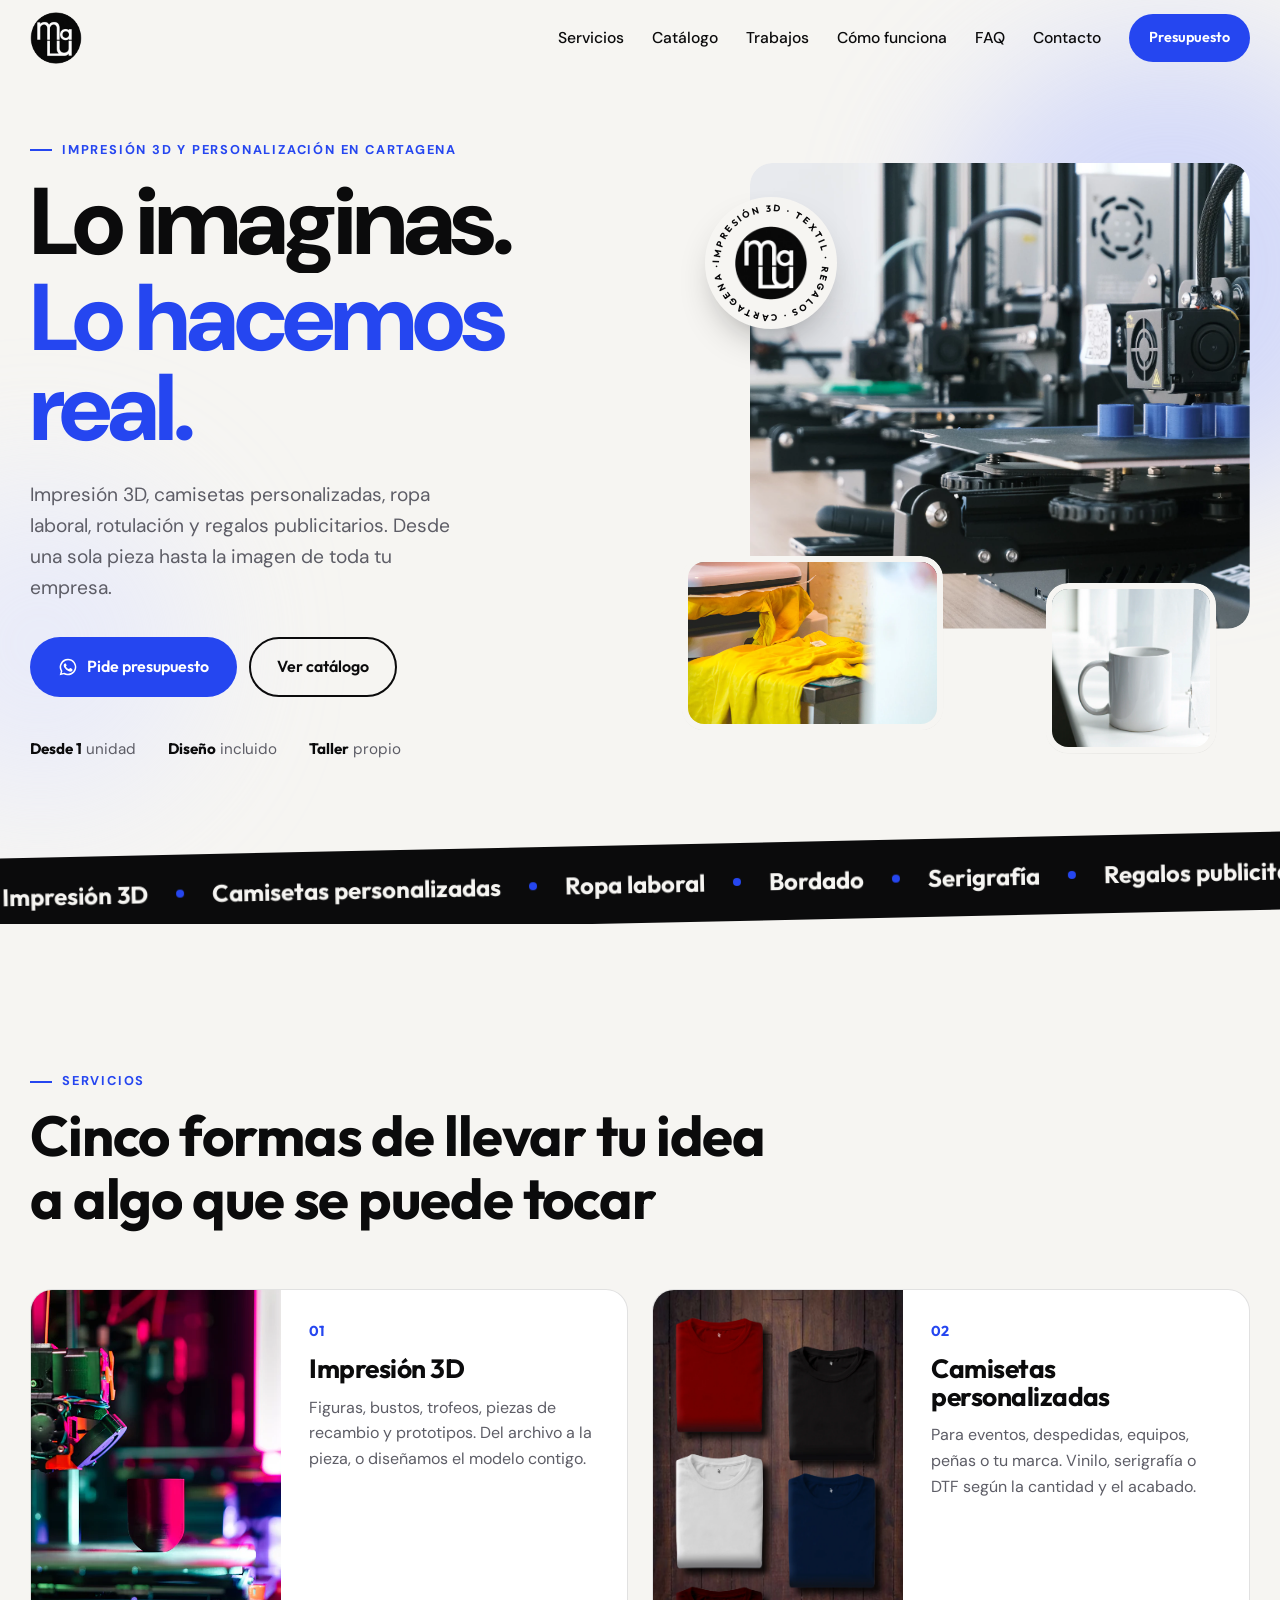
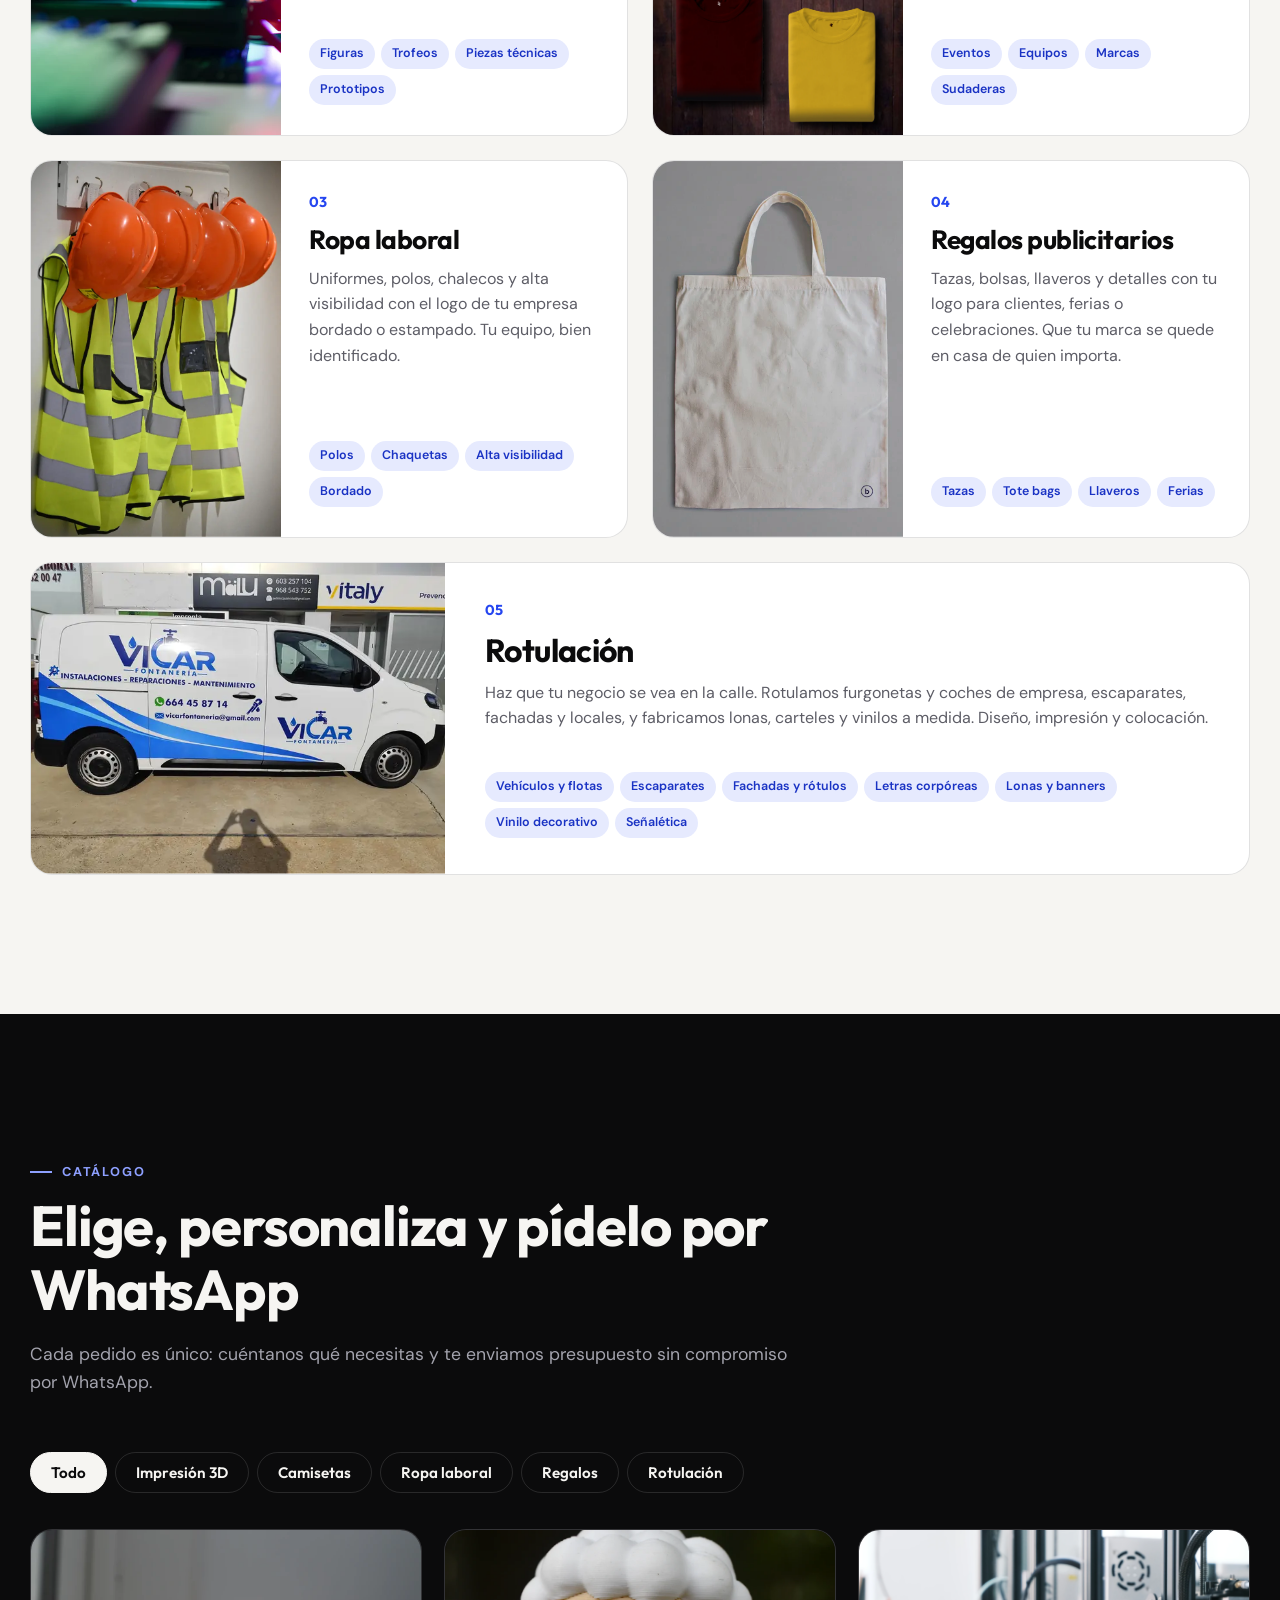
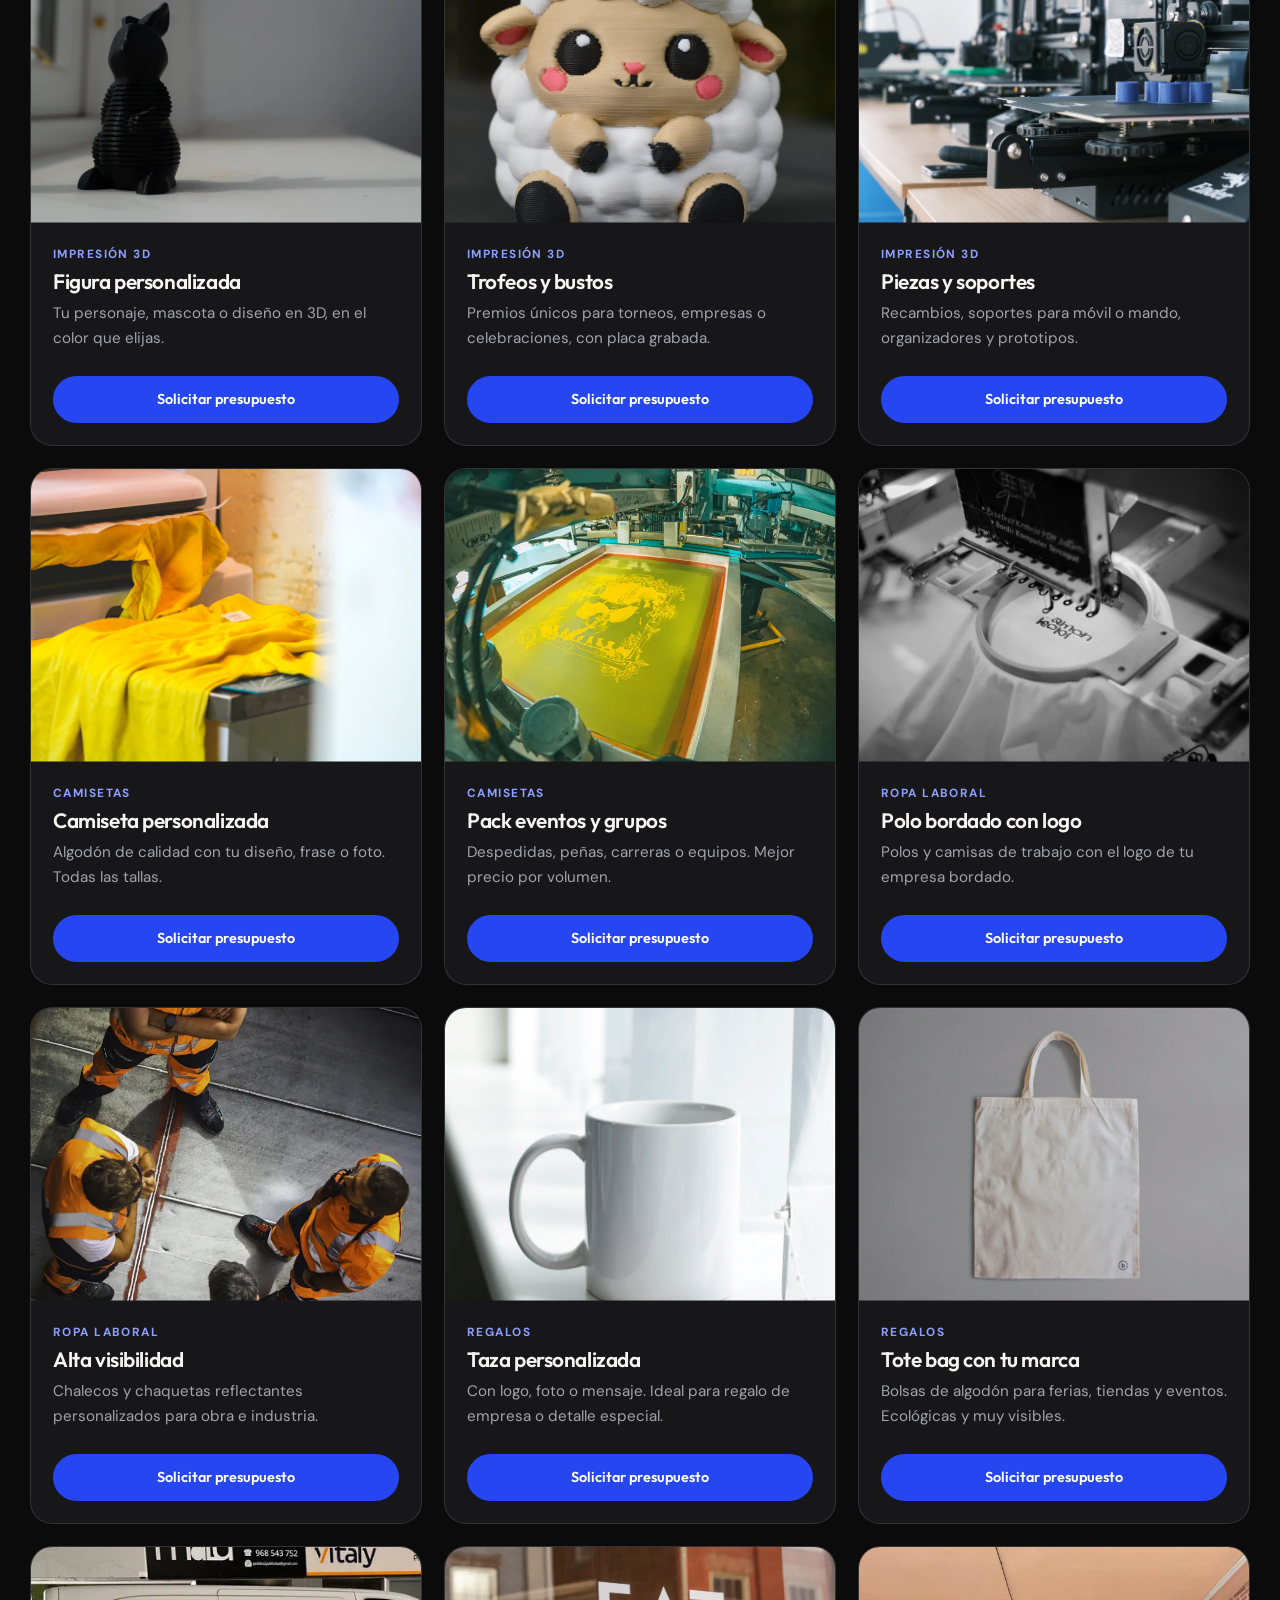
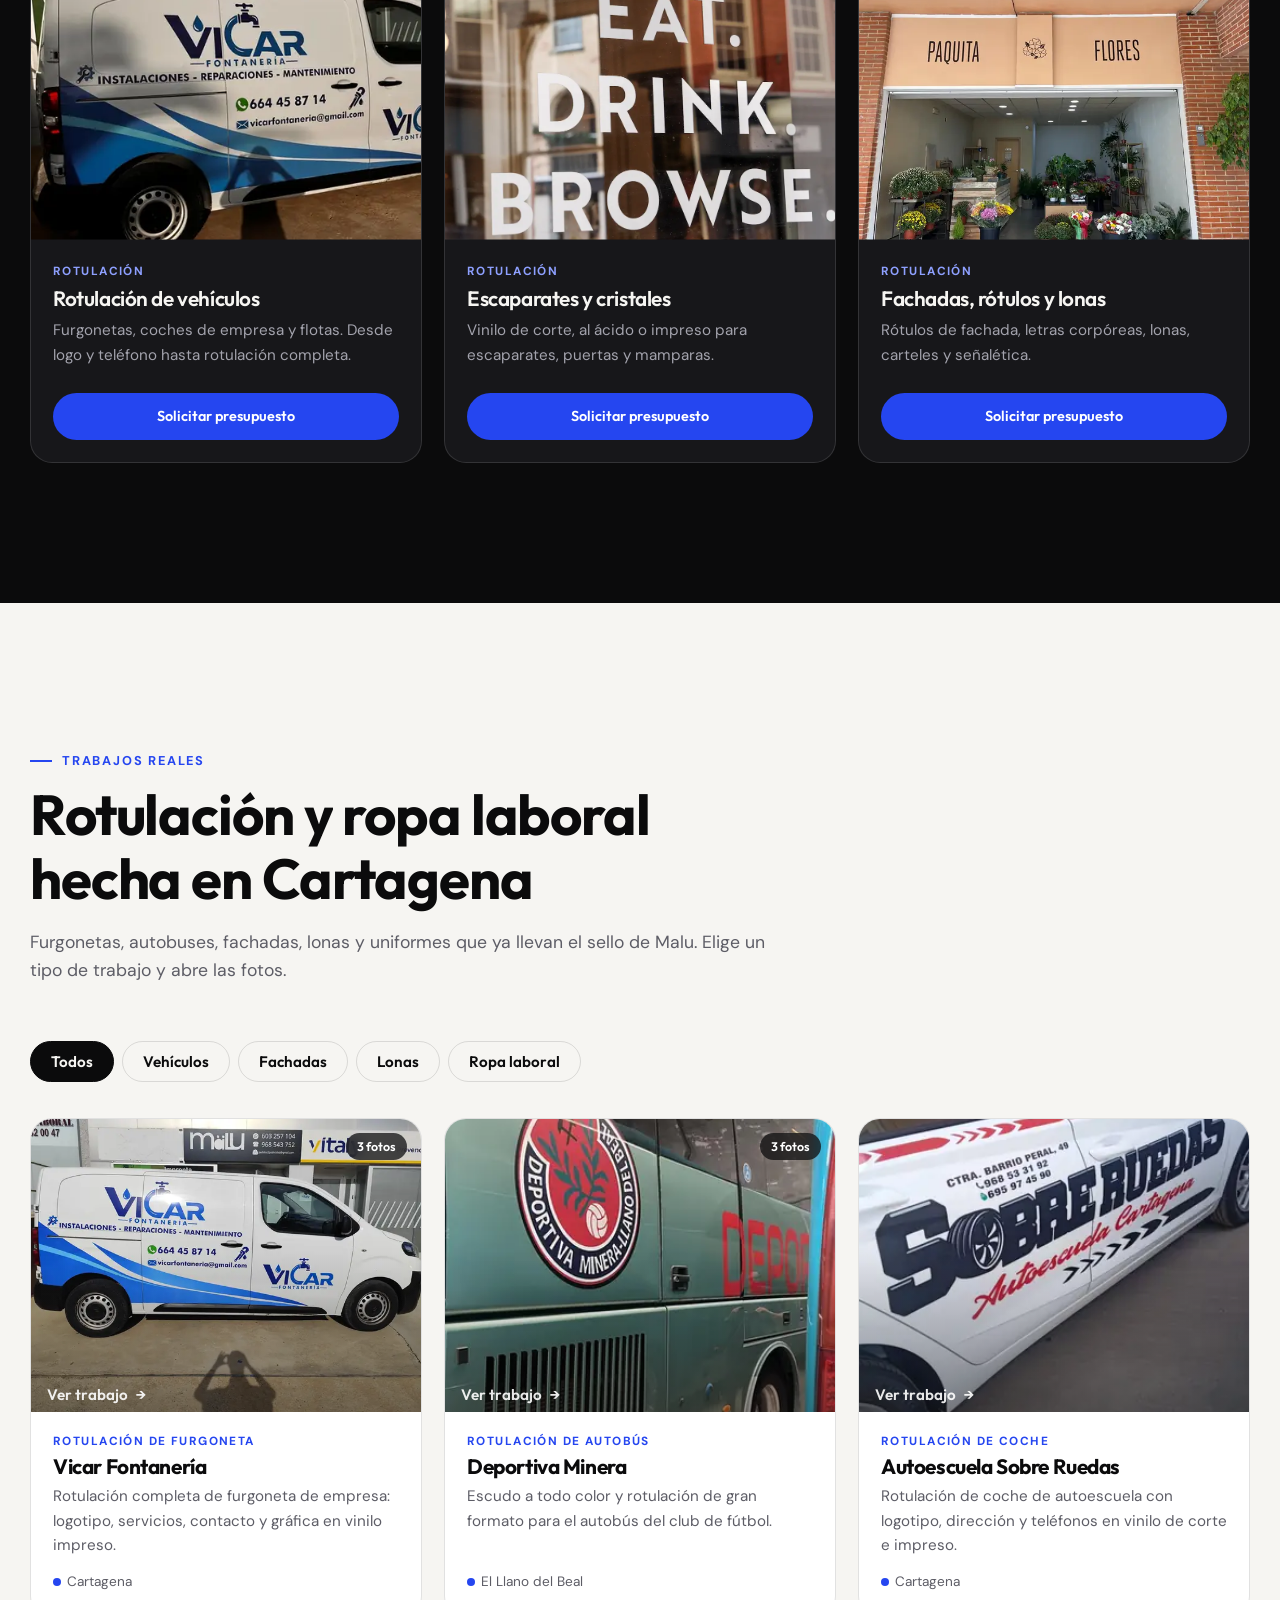
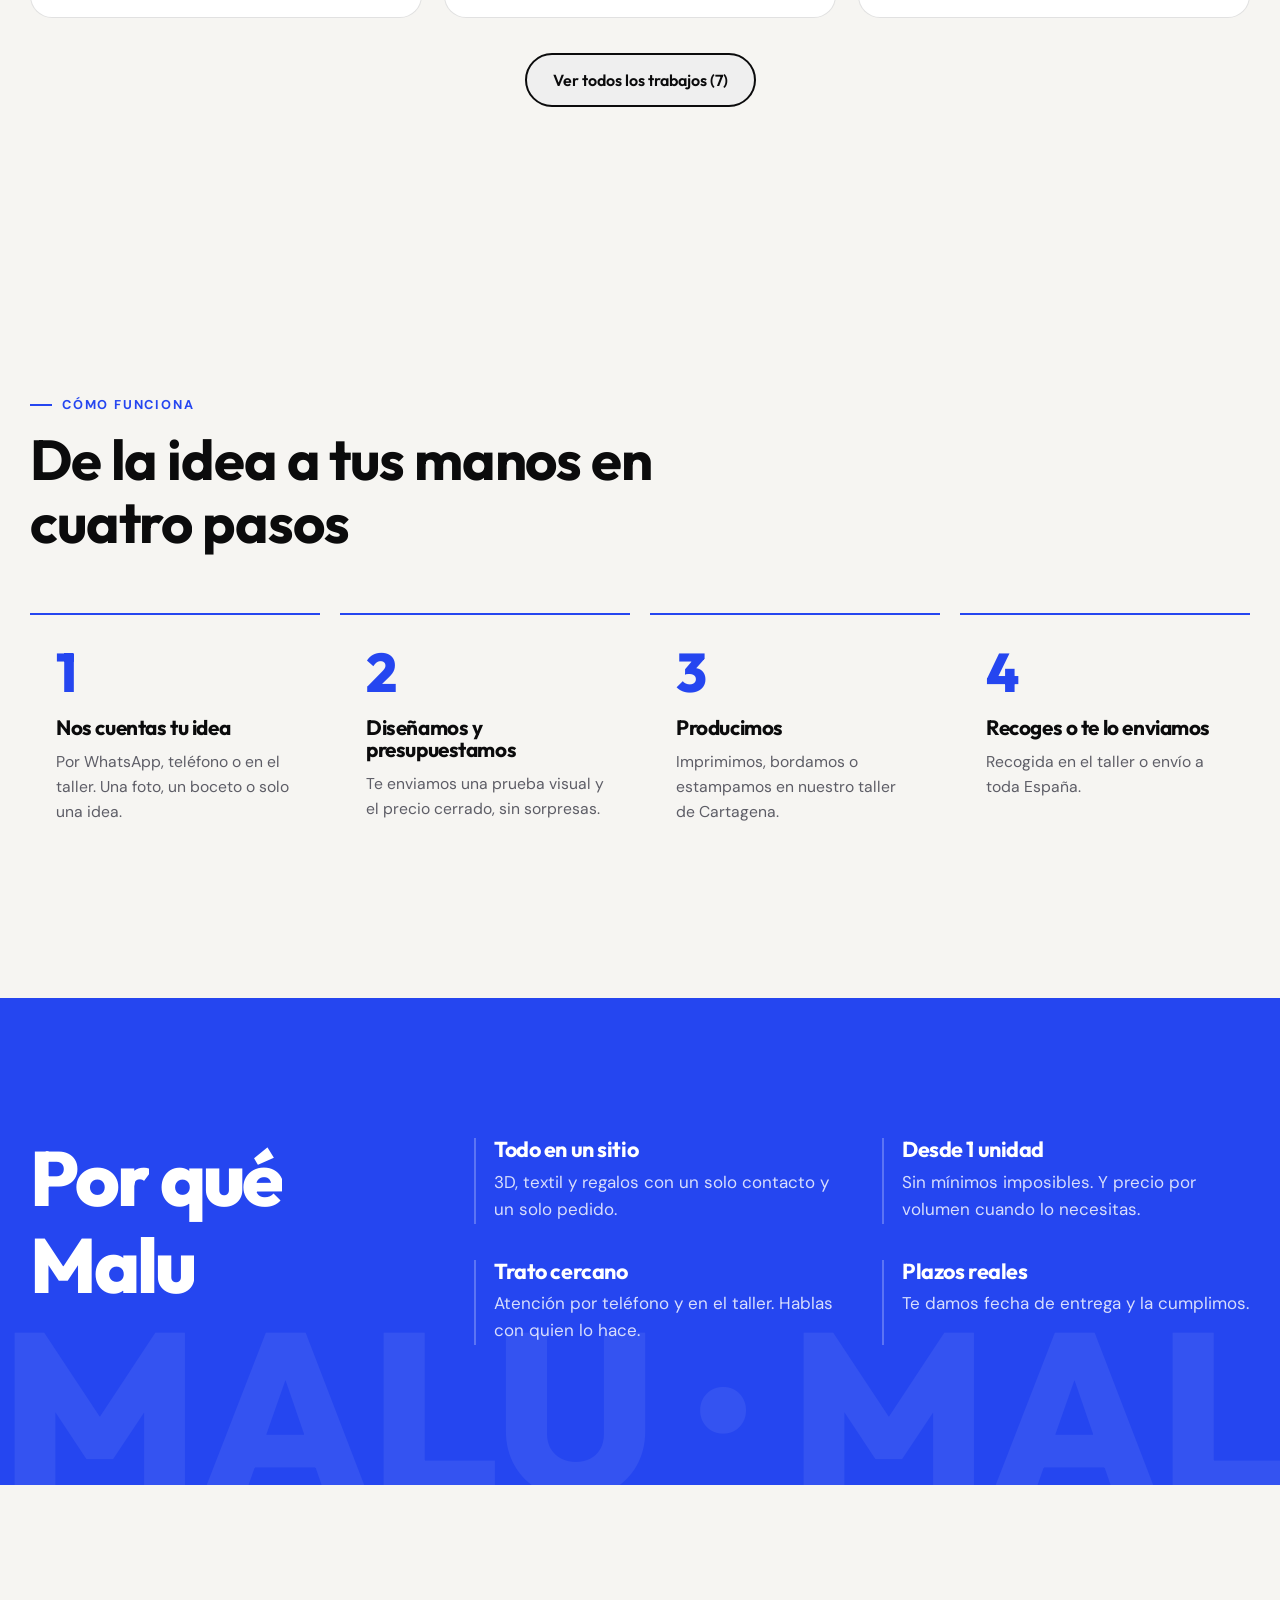
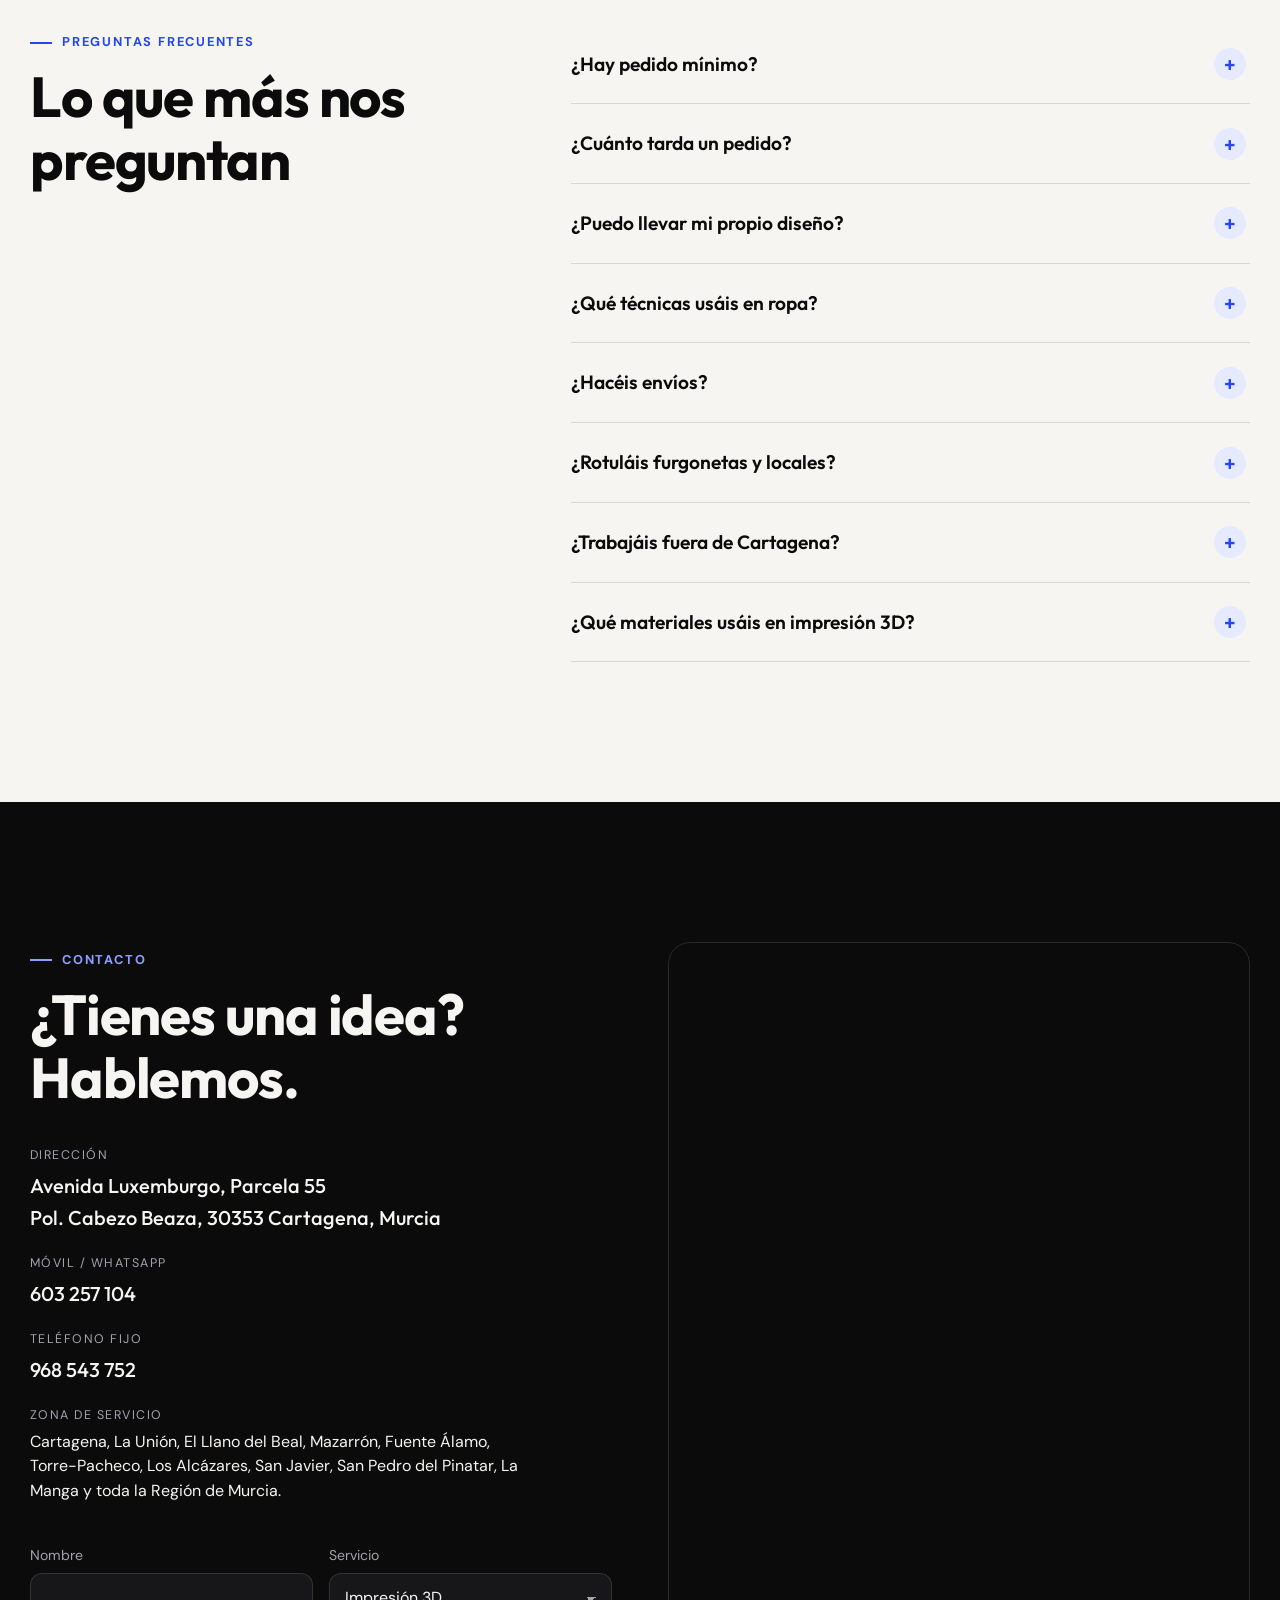
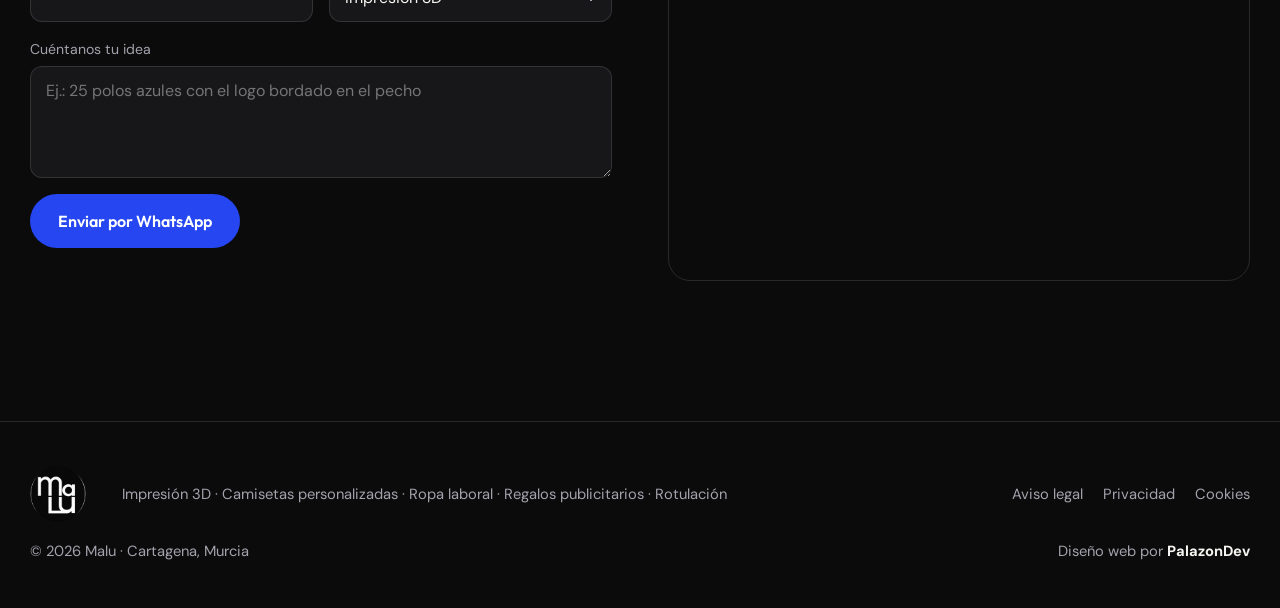
==== commit fdff50cc: "Sección Trabajos con fotos reales, visor de fotos ligero y SEO local reforzado Co-Authored-By: Claud" ====
--- a/index.html
+++ b/index.html
@@ -11,6 +11,8 @@
   <meta name="theme-color" content="#0b0b0c">
   <meta name="geo.region" content="ES-MU">
   <meta name="geo.placename" content="Cartagena">
+  <meta name="geo.position" content="37.6228;-0.9653">
+  <meta name="ICBM" content="37.6228, -0.9653">
 
   <meta property="og:type" content="website">
   <meta property="og:locale" content="es_ES">
@@ -34,7 +36,7 @@
   <link rel="preconnect" href="https://fonts.gstatic.com" crossorigin>
   <link href="https://fonts.googleapis.com/css2?family=Outfit:wght@400;500;600;700;800&family=DM+Sans:opsz,wght@9..40,400;9..40,500;9..40,700&display=swap" rel="stylesheet">
   <link rel="preload" as="image" href="assets/img/hero-3d.webp">
-  <link rel="stylesheet" href="styles.css?v=20261020212505">
+  <link rel="stylesheet" href="styles.css?v=20261026160615">
 
   <script type="application/ld+json">
   {
@@ -46,8 +48,22 @@
     "url": "https://pablopalc.github.io/malu-personalizacion/",
     "logo": "https://pablopalc.github.io/malu-personalizacion/assets/logo-malu.png",
     "alternateName": "Malu Personalización",
-    "image": "https://pablopalc.github.io/malu-personalizacion/assets/img/hero-3d.webp",
-    "telephone": ["+34968543752", "+34603257104"],
+    "image": [
+      "https://pablopalc.github.io/malu-personalizacion/assets/og-malu.jpg",
+      "https://pablopalc.github.io/malu-personalizacion/assets/trabajos/rotulacion-furgoneta-vicar-fontaneria-cartagena-1.webp",
+      "https://pablopalc.github.io/malu-personalizacion/assets/trabajos/rotulacion-autobus-deportiva-minera-llano-del-beal-1.webp",
+      "https://pablopalc.github.io/malu-personalizacion/assets/trabajos/rotulacion-coche-autoescuela-sobre-ruedas-cartagena.webp",
+      "https://pablopalc.github.io/malu-personalizacion/assets/trabajos/rotulacion-fachada-floristeria-paquita-flores.webp",
+      "https://pablopalc.github.io/malu-personalizacion/assets/trabajos/rotulo-fachada-taller-beecar-eurotaller.webp",
+      "https://pablopalc.github.io/malu-personalizacion/assets/trabajos/lona-gran-formato-safeland-1.webp",
+      "https://pablopalc.github.io/malu-personalizacion/assets/trabajos/ropa-laboral-personalizada-llamabe-camiseta.webp"
+    ],
+    "telephone": "+34603257104",
+    "contactPoint": [
+      {"@type": "ContactPoint", "telephone": "+34603257104", "contactType": "customer service", "areaServed": "ES", "availableLanguage": "es"},
+      {"@type": "ContactPoint", "telephone": "+34968543752", "contactType": "customer service", "areaServed": "ES", "availableLanguage": "es"}
+    ],
+    "slogan": "Lo imaginas. Lo hacemos real.",
     "address": {
       "@type": "PostalAddress",
       "streetAddress": "Avenida Luxemburgo, Parcela 55, Polígono Cabezo Beaza",
@@ -56,9 +72,20 @@
       "postalCode": "30353",
       "addressCountry": "ES"
     },
+    "geo": {"@type": "GeoCoordinates", "latitude": 37.6228, "longitude": -0.9653},
     "hasMap": "https://www.google.com/maps/search/?api=1&query=Avenida+Luxemburgo+Parcela+55+Poligono+Cabezo+Beaza+30353+Cartagena",
     "areaServed": [
       {"@type": "City", "name": "Cartagena"},
+      {"@type": "City", "name": "La Unión"},
+      {"@type": "City", "name": "El Llano del Beal"},
+      {"@type": "City", "name": "Mazarrón"},
+      {"@type": "City", "name": "Fuente Álamo"},
+      {"@type": "City", "name": "Torre-Pacheco"},
+      {"@type": "City", "name": "Los Alcázares"},
+      {"@type": "City", "name": "San Javier"},
+      {"@type": "City", "name": "San Pedro del Pinatar"},
+      {"@type": "City", "name": "La Manga del Mar Menor"},
+      {"@type": "City", "name": "Murcia"},
       {"@type": "AdministrativeArea", "name": "Región de Murcia"},
       {"@type": "Country", "name": "España"}
     ],
@@ -86,6 +113,157 @@
     "publisher": {"@id": "https://pablopalc.github.io/malu-personalizacion/#negocio"}
   }
   </script>
+  <script type="application/ld+json">
+{
+  "@context": "https://schema.org",
+  "@type": "ItemList",
+  "name": "Trabajos de rotulación y ropa laboral de Malu en Cartagena",
+  "itemListElement": [
+    {
+      "@type": "ListItem",
+      "position": 1,
+      "item": {
+        "@type": "CreativeWork",
+        "name": "Rotulación de furgoneta para Vicar Fontanería",
+        "description": "Rotulación completa de furgoneta de empresa: logotipo, servicios, contacto y gráfica en vinilo impreso.",
+        "creator": {
+          "@id": "https://pablopalc.github.io/malu-personalizacion/#negocio"
+        },
+        "locationCreated": {
+          "@type": "Place",
+          "name": "Cartagena"
+        },
+        "image": [
+          "https://pablopalc.github.io/malu-personalizacion/assets/trabajos/rotulacion-furgoneta-vicar-fontaneria-cartagena-1.webp",
+          "https://pablopalc.github.io/malu-personalizacion/assets/trabajos/rotulacion-furgoneta-vicar-fontaneria-cartagena-2.webp",
+          "https://pablopalc.github.io/malu-personalizacion/assets/trabajos/rotulacion-furgoneta-vicar-fontaneria-cartagena-3.webp"
+        ]
+      }
+    },
+    {
+      "@type": "ListItem",
+      "position": 2,
+      "item": {
+        "@type": "CreativeWork",
+        "name": "Rotulación de autobús para Deportiva Minera",
+        "description": "Escudo a todo color y rotulación de gran formato para el autobús del club de fútbol.",
+        "creator": {
+          "@id": "https://pablopalc.github.io/malu-personalizacion/#negocio"
+        },
+        "locationCreated": {
+          "@type": "Place",
+          "name": "El Llano del Beal"
+        },
+        "image": [
+          "https://pablopalc.github.io/malu-personalizacion/assets/trabajos/rotulacion-autobus-deportiva-minera-llano-del-beal-1.webp",
+          "https://pablopalc.github.io/malu-personalizacion/assets/trabajos/rotulacion-autobus-deportiva-minera-llano-del-beal-2.webp",
+          "https://pablopalc.github.io/malu-personalizacion/assets/trabajos/rotulacion-autobus-deportiva-minera-llano-del-beal-3.webp"
+        ]
+      }
+    },
+    {
+      "@type": "ListItem",
+      "position": 3,
+      "item": {
+        "@type": "CreativeWork",
+        "name": "Rotulación de coche para Autoescuela Sobre Ruedas",
+        "description": "Rotulación de coche de autoescuela con logotipo, dirección y teléfonos en vinilo de corte e impreso.",
+        "creator": {
+          "@id": "https://pablopalc.github.io/malu-personalizacion/#negocio"
+        },
+        "locationCreated": {
+          "@type": "Place",
+          "name": "Cartagena"
+        },
+        "image": [
+          "https://pablopalc.github.io/malu-personalizacion/assets/trabajos/rotulacion-coche-autoescuela-sobre-ruedas-cartagena.webp"
+        ]
+      }
+    },
+    {
+      "@type": "ListItem",
+      "position": 4,
+      "item": {
+        "@type": "CreativeWork",
+        "name": "Rotulación de fachada para Paquita Flores",
+        "description": "Rótulo de fachada en vinilo de corte para floristería, con tipografía e icono a medida.",
+        "creator": {
+          "@id": "https://pablopalc.github.io/malu-personalizacion/#negocio"
+        },
+        "locationCreated": {
+          "@type": "Place",
+          "name": "Cartagena"
+        },
+        "image": [
+          "https://pablopalc.github.io/malu-personalizacion/assets/trabajos/rotulacion-fachada-floristeria-paquita-flores.webp"
+        ]
+      }
+    },
+    {
+      "@type": "ListItem",
+      "position": 5,
+      "item": {
+        "@type": "CreativeWork",
+        "name": "Rótulo de fachada para BeeCar · EuroTaller",
+        "description": "Rótulo principal de fachada y cartel de servicios para taller mecánico.",
+        "creator": {
+          "@id": "https://pablopalc.github.io/malu-personalizacion/#negocio"
+        },
+        "locationCreated": {
+          "@type": "Place",
+          "name": "Cartagena"
+        },
+        "image": [
+          "https://pablopalc.github.io/malu-personalizacion/assets/trabajos/rotulo-fachada-taller-beecar-eurotaller.webp"
+        ]
+      }
+    },
+    {
+      "@type": "ListItem",
+      "position": 6,
+      "item": {
+        "@type": "CreativeWork",
+        "name": "Lonas y gran formato para Safeland",
+        "description": "Lonas impresas de gran formato para módulos industriales y fachada, con logotipo, mensaje y código QR.",
+        "creator": {
+          "@id": "https://pablopalc.github.io/malu-personalizacion/#negocio"
+        },
+        "locationCreated": {
+          "@type": "Place",
+          "name": "Región de Murcia"
+        },
+        "image": [
+          "https://pablopalc.github.io/malu-personalizacion/assets/trabajos/lona-gran-formato-safeland-1.webp",
+          "https://pablopalc.github.io/malu-personalizacion/assets/trabajos/lona-gran-formato-safeland-2.webp",
+          "https://pablopalc.github.io/malu-personalizacion/assets/trabajos/lona-publicitaria-fachada-safeland-3.webp"
+        ]
+      }
+    },
+    {
+      "@type": "ListItem",
+      "position": 7,
+      "item": {
+        "@type": "CreativeWork",
+        "name": "Ropa laboral para Llamabe S.L.",
+        "description": "Uniforme completo con logotipo: camiseta, sudadera, pantalón y bermuda de trabajo.",
+        "creator": {
+          "@id": "https://pablopalc.github.io/malu-personalizacion/#negocio"
+        },
+        "locationCreated": {
+          "@type": "Place",
+          "name": "Cartagena"
+        },
+        "image": [
+          "https://pablopalc.github.io/malu-personalizacion/assets/trabajos/ropa-laboral-personalizada-llamabe-camiseta.webp",
+          "https://pablopalc.github.io/malu-personalizacion/assets/trabajos/ropa-laboral-personalizada-llamabe-sudadera.webp",
+          "https://pablopalc.github.io/malu-personalizacion/assets/trabajos/ropa-laboral-personalizada-llamabe-pantalon.webp",
+          "https://pablopalc.github.io/malu-personalizacion/assets/trabajos/ropa-laboral-personalizada-llamabe-bermuda.webp"
+        ]
+      }
+    }
+  ]
+}
+  </script>
 </head>
 <body>
   <a class="skip" href="#main">Saltar al contenido</a>
@@ -100,6 +278,7 @@
       <nav class="nav" id="nav" aria-label="Principal">
         <a href="#servicios">Servicios</a>
         <a href="#catalogo">Catálogo</a>
+        <a href="#trabajos">Trabajos</a>
         <a href="#proceso">Cómo funciona</a>
         <a href="#faq">FAQ</a>
         <a href="#contacto">Contacto</a>
@@ -209,7 +388,7 @@
           </article>
 
           <article class="service service--wide reveal">
-            <div class="service__img"><img src="assets/img/rotulacion-vehiculo.webp" alt="Furgoneta con rotulación de vinilo personalizada" loading="lazy" width="1100" height="733"></div>
+            <div class="service__img"><img src="assets/trabajos/rotulacion-furgoneta-vicar-fontaneria-cartagena-1-thumb.webp" alt="Furgoneta rotulada por Malu en Cartagena" loading="lazy" width="640" height="480"></div>
             <div class="service__body">
               <span class="service__num">05</span>
               <h3>Rotulación</h3>
@@ -331,7 +510,7 @@
           </article>
 
           <article class="product" data-cat="rotulacion">
-            <div class="product__img"><img src="assets/img/rotulacion-vehiculo.webp" alt="Furgoneta rotulada con vinilo decorativo" loading="lazy" width="1100" height="733"></div>
+            <div class="product__img"><img src="assets/trabajos/rotulacion-furgoneta-vicar-fontaneria-cartagena-2-thumb.webp" alt="Rotulación de furgoneta de empresa en Cartagena" loading="lazy" width="640" height="360"></div>
             <div class="product__body">
               <span class="product__cat">Rotulación</span>
               <h3>Rotulación de vehículos</h3>
@@ -351,10 +530,10 @@
           </article>
 
           <article class="product" data-cat="rotulacion">
-            <div class="product__img"><img src="assets/img/rotulacion-letras.webp" alt="Letras corpóreas blancas de gran formato" loading="lazy" width="1100" height="947"></div>
+            <div class="product__img"><img src="assets/trabajos/rotulacion-fachada-floristeria-paquita-flores-thumb.webp" alt="Rotulación de fachada de comercio en Cartagena" loading="lazy" width="640" height="480"></div>
             <div class="product__body">
               <span class="product__cat">Rotulación</span>
-              <h3>Rótulos, lonas y letras</h3>
+              <h3>Fachadas, rótulos y lonas</h3>
               <p>Rótulos de fachada, letras corpóreas, lonas, carteles y señalética.</p>
               <div class="product__foot"><a class="btn btn--sm btn--accent btn--block" data-wa="Rótulo / lona / letras corpóreas" href="#">Solicitar presupuesto</a></div>
             </div>
@@ -362,6 +541,126 @@
         </div>
       </div>
     </section>
+
+    <!-- TRABAJOS -->
+    <section class="section" id="trabajos">
+      <div class="wrap">
+        <header class="section__head reveal">
+          <p class="eyebrow">Trabajos reales</p>
+          <h2>Rotulación y ropa laboral hecha en Cartagena</h2>
+          <p class="section__sub">Furgonetas, autobuses, fachadas, lonas y uniformes que ya llevan el sello de Malu. Elige un tipo de trabajo y abre las fotos.</p>
+        </header>
+
+        <div class="filters filters--light reveal" role="tablist" aria-label="Filtrar trabajos">
+          <button class="filter is-active" data-work="todo" role="tab" aria-selected="true">Todos</button>
+          <button class="filter" data-work="vehiculos" role="tab" aria-selected="false">Vehículos</button>
+          <button class="filter" data-work="fachadas" role="tab" aria-selected="false">Fachadas</button>
+          <button class="filter" data-work="lonas" role="tab" aria-selected="false">Lonas</button>
+          <button class="filter" data-work="laboral" role="tab" aria-selected="false">Ropa laboral</button>
+        </div>
+
+        <div class="works" id="works">
+          <article class="work" data-type="vehiculos" data-photos='[{"src": "assets/trabajos/rotulacion-furgoneta-vicar-fontaneria-cartagena-1.webp", "alt": "Furgoneta de Vicar Fontanería rotulada por Malu en Cartagena, lateral"}, {"src": "assets/trabajos/rotulacion-furgoneta-vicar-fontaneria-cartagena-2.webp", "alt": "Lateral de la furgoneta rotulada de Vicar Fontanería con teléfono y email"}, {"src": "assets/trabajos/rotulacion-furgoneta-vicar-fontaneria-cartagena-3.webp", "alt": "Capó de la furgoneta de Vicar Fontanería con el logotipo en vinilo"}]' data-title="Vicar Fontanería · Rotulación de furgoneta">
+            <a class="work__open" href="assets/trabajos/rotulacion-furgoneta-vicar-fontaneria-cartagena-1.webp" aria-label="Ver fotos: Rotulación de furgoneta para Vicar Fontanería">
+              <img src="assets/trabajos/rotulacion-furgoneta-vicar-fontaneria-cartagena-1-thumb.webp" alt="Furgoneta de Vicar Fontanería rotulada por Malu en Cartagena, lateral" width="640" height="480" loading="lazy" decoding="async">
+              <span class="work__count">3 fotos</span><span class="work__zoom" aria-hidden="true">Ver trabajo</span>
+            </a>
+            <div class="work__body">
+              <span class="work__type">Rotulación de furgoneta</span>
+              <h3>Vicar Fontanería</h3>
+              <p>Rotulación completa de furgoneta de empresa: logotipo, servicios, contacto y gráfica en vinilo impreso.</p>
+              <span class="work__place">Cartagena</span>
+            </div>
+          </article>
+          <article class="work" data-type="vehiculos" data-photos='[{"src": "assets/trabajos/rotulacion-autobus-deportiva-minera-llano-del-beal-1.webp", "alt": "Autobús de la Deportiva Minera de Llano del Beal rotulado con el escudo del club"}, {"src": "assets/trabajos/rotulacion-autobus-deportiva-minera-llano-del-beal-2.webp", "alt": "Escudo de la Deportiva Minera en vinilo impreso sobre autobús"}, {"src": "assets/trabajos/rotulacion-autobus-deportiva-minera-llano-del-beal-3.webp", "alt": "Letras de gran formato DEPORTIVA rotuladas en el lateral del autobús"}]' data-title="Deportiva Minera · Rotulación de autobús">
+            <a class="work__open" href="assets/trabajos/rotulacion-autobus-deportiva-minera-llano-del-beal-1.webp" aria-label="Ver fotos: Rotulación de autobús para Deportiva Minera">
+              <img src="assets/trabajos/rotulacion-autobus-deportiva-minera-llano-del-beal-1-thumb.webp" alt="Autobús de la Deportiva Minera de Llano del Beal rotulado con el escudo del club" width="360" height="640" loading="lazy" decoding="async">
+              <span class="work__count">3 fotos</span><span class="work__zoom" aria-hidden="true">Ver trabajo</span>
+            </a>
+            <div class="work__body">
+              <span class="work__type">Rotulación de autobús</span>
+              <h3>Deportiva Minera</h3>
+              <p>Escudo a todo color y rotulación de gran formato para el autobús del club de fútbol.</p>
+              <span class="work__place">El Llano del Beal</span>
+            </div>
+          </article>
+          <article class="work" data-type="vehiculos" data-photos='[{"src": "assets/trabajos/rotulacion-coche-autoescuela-sobre-ruedas-cartagena.webp", "alt": "Coche de la Autoescuela Sobre Ruedas Cartagena rotulado por Malu"}]' data-title="Autoescuela Sobre Ruedas · Rotulación de coche">
+            <a class="work__open" href="assets/trabajos/rotulacion-coche-autoescuela-sobre-ruedas-cartagena.webp" aria-label="Ver fotos: Rotulación de coche para Autoescuela Sobre Ruedas">
+              <img src="assets/trabajos/rotulacion-coche-autoescuela-sobre-ruedas-cartagena-thumb.webp" alt="Coche de la Autoescuela Sobre Ruedas Cartagena rotulado por Malu" width="360" height="640" loading="lazy" decoding="async">
+              <span class="work__zoom" aria-hidden="true">Ver trabajo</span>
+            </a>
+            <div class="work__body">
+              <span class="work__type">Rotulación de coche</span>
+              <h3>Autoescuela Sobre Ruedas</h3>
+              <p>Rotulación de coche de autoescuela con logotipo, dirección y teléfonos en vinilo de corte e impreso.</p>
+              <span class="work__place">Cartagena</span>
+            </div>
+          </article>
+          <article class="work" data-type="fachadas" data-extra data-photos='[{"src": "assets/trabajos/rotulacion-fachada-floristeria-paquita-flores.webp", "alt": "Fachada de la floristería Paquita Flores rotulada en vinilo"}]' data-title="Paquita Flores · Rotulación de fachada">
+            <a class="work__open" href="assets/trabajos/rotulacion-fachada-floristeria-paquita-flores.webp" aria-label="Ver fotos: Rotulación de fachada para Paquita Flores">
+              <img src="assets/trabajos/rotulacion-fachada-floristeria-paquita-flores-thumb.webp" alt="Fachada de la floristería Paquita Flores rotulada en vinilo" width="640" height="480" loading="lazy" decoding="async">
+              <span class="work__zoom" aria-hidden="true">Ver trabajo</span>
+            </a>
+            <div class="work__body">
+              <span class="work__type">Rotulación de fachada</span>
+              <h3>Paquita Flores</h3>
+              <p>Rótulo de fachada en vinilo de corte para floristería, con tipografía e icono a medida.</p>
+              <span class="work__place">Cartagena</span>
+            </div>
+          </article>
+          <article class="work" data-type="fachadas" data-extra data-photos='[{"src": "assets/trabajos/rotulo-fachada-taller-beecar-eurotaller.webp", "alt": "Rótulo de fachada del taller BeeCar EuroTaller"}]' data-title="BeeCar · EuroTaller · Rótulo de fachada">
+            <a class="work__open" href="assets/trabajos/rotulo-fachada-taller-beecar-eurotaller.webp" aria-label="Ver fotos: Rótulo de fachada para BeeCar · EuroTaller">
+              <img src="assets/trabajos/rotulo-fachada-taller-beecar-eurotaller-thumb.webp" alt="Rótulo de fachada del taller BeeCar EuroTaller" width="360" height="640" loading="lazy" decoding="async">
+              <span class="work__zoom" aria-hidden="true">Ver trabajo</span>
+            </a>
+            <div class="work__body">
+              <span class="work__type">Rótulo de fachada</span>
+              <h3>BeeCar · EuroTaller</h3>
+              <p>Rótulo principal de fachada y cartel de servicios para taller mecánico.</p>
+              <span class="work__place">Cartagena</span>
+            </div>
+          </article>
+          <article class="work" data-type="lonas" data-extra data-photos='[{"src": "assets/trabajos/lona-gran-formato-safeland-1.webp", "alt": "Módulo industrial de Safeland vestido con lona impresa de gran formato"}, {"src": "assets/trabajos/lona-gran-formato-safeland-2.webp", "alt": "Lonas publicitarias de Safeland instaladas en módulos sobre camión"}, {"src": "assets/trabajos/lona-publicitaria-fachada-safeland-3.webp", "alt": "Lona publicitaria de Safeland colocada en fachada"}]' data-title="Safeland · Lonas y gran formato">
+            <a class="work__open" href="assets/trabajos/lona-gran-formato-safeland-1.webp" aria-label="Ver fotos: Lonas y gran formato para Safeland">
+              <img src="assets/trabajos/lona-gran-formato-safeland-1-thumb.webp" alt="Módulo industrial de Safeland vestido con lona impresa de gran formato" width="640" height="360" loading="lazy" decoding="async">
+              <span class="work__count">3 fotos</span><span class="work__zoom" aria-hidden="true">Ver trabajo</span>
+            </a>
+            <div class="work__body">
+              <span class="work__type">Lonas y gran formato</span>
+              <h3>Safeland</h3>
+              <p>Lonas impresas de gran formato para módulos industriales y fachada, con logotipo, mensaje y código QR.</p>
+              <span class="work__place">Región de Murcia</span>
+            </div>
+          </article>
+          <article class="work" data-type="laboral" data-extra data-photos='[{"src": "assets/trabajos/ropa-laboral-personalizada-llamabe-camiseta.webp", "alt": "Camiseta de trabajo personalizada con logotipo de Llamabe"}, {"src": "assets/trabajos/ropa-laboral-personalizada-llamabe-sudadera.webp", "alt": "Sudadera de trabajo personalizada con logotipo de Llamabe"}, {"src": "assets/trabajos/ropa-laboral-personalizada-llamabe-pantalon.webp", "alt": "Pantalón de trabajo personalizado con logotipo de Llamabe"}, {"src": "assets/trabajos/ropa-laboral-personalizada-llamabe-bermuda.webp", "alt": "Bermuda de trabajo personalizada con logotipo de Llamabe"}]' data-title="Llamabe S.L. · Ropa laboral">
+            <a class="work__open" href="assets/trabajos/ropa-laboral-personalizada-llamabe-camiseta.webp" aria-label="Ver fotos: Ropa laboral para Llamabe S.L.">
+              <img src="assets/trabajos/ropa-laboral-personalizada-llamabe-camiseta-thumb.webp" alt="Camiseta de trabajo personalizada con logotipo de Llamabe" width="640" height="348" loading="lazy" decoding="async">
+              <span class="work__count">4 fotos</span><span class="work__zoom" aria-hidden="true">Ver trabajo</span>
+            </a>
+            <div class="work__body">
+              <span class="work__type">Ropa laboral</span>
+              <h3>Llamabe S.L.</h3>
+              <p>Uniforme completo con logotipo: camiseta, sudadera, pantalón y bermuda de trabajo.</p>
+              <span class="work__place">Construcción y reformas</span>
+            </div>
+          </article>
+        </div>
+
+        <div class="works__more">
+          <button class="btn btn--ghost" id="worksMore" aria-controls="works" aria-expanded="false">Ver todos los trabajos (7)</button>
+        </div>
+      </div>
+    </section>
+
+    <div class="lightbox" id="lightbox" role="dialog" aria-modal="true" aria-label="Fotos del trabajo" hidden>
+      <button class="lightbox__close" id="lbClose" aria-label="Cerrar">×</button>
+      <button class="lightbox__nav lightbox__nav--prev" id="lbPrev" aria-label="Foto anterior">‹</button>
+      <figure class="lightbox__figure">
+        <img id="lbImg" alt="">
+        <figcaption><span id="lbTitle"></span><span id="lbCount"></span></figcaption>
+      </figure>
+      <button class="lightbox__nav lightbox__nav--next" id="lbNext" aria-label="Foto siguiente">›</button>
+    </div>
 
     <!-- PROCESO -->
     <section class="section" id="proceso">
@@ -406,6 +705,7 @@
           <details class="reveal"><summary>¿Qué técnicas usáis en ropa?</summary><p>Vinilo textil, DTF, serigrafía y bordado. Te recomendamos la mejor según tejido, colores y cantidad.</p></details>
           <details class="reveal"><summary>¿Hacéis envíos?</summary><p>Sí, a toda España. También puedes recogerlo en nuestro taller del Polígono Cabezo Beaza, Cartagena.</p></details>
           <details class="reveal"><summary>¿Rotuláis furgonetas y locales?</summary><p>Sí. Rotulamos vehículos de empresa y flotas, escaparates, fachadas e interiores. Nos encargamos del diseño, la impresión y la colocación.</p></details>
+          <details class="reveal"><summary>¿Trabajáis fuera de Cartagena?</summary><p>Sí. Rotulamos y entregamos en La Unión, Mazarrón, Fuente Álamo, Torre-Pacheco, Los Alcázares, San Javier, San Pedro del Pinatar, La Manga y toda la Región de Murcia. Los productos personalizados los enviamos a toda España.</p></details>
           <details class="reveal"><summary>¿Qué materiales usáis en impresión 3D?</summary><p>PLA, PETG, TPU flexible y resina para máximo detalle, según el uso de la pieza.</p></details>
         </div>
       </div>
@@ -421,6 +721,7 @@
             <li><span>Dirección</span><a href="https://www.google.com/maps/search/?api=1&query=Avenida+Luxemburgo+Parcela+55+Poligono+Cabezo+Beaza+30353+Cartagena" target="_blank" rel="noopener">Avenida Luxemburgo, Parcela 55<br>Pol. Cabezo Beaza, 30353 Cartagena, Murcia</a></li>
             <li><span>Móvil / WhatsApp</span><a href="tel:+34603257104">603 257 104</a></li>
             <li><span>Teléfono fijo</span><a href="tel:+34968543752">968 543 752</a></li>
+            <li><span>Zona de servicio</span><p class="contact__area">Cartagena, La Unión, El Llano del Beal, Mazarrón, Fuente Álamo, Torre-Pacheco, Los Alcázares, San Javier, San Pedro del Pinatar, La Manga y toda la Región de Murcia.</p></li>
             <!-- PENDIENTE: email personalizado de Malu (ej. hola@dominio). Añadir aquí y en schema cuando la clienta lo confirme. -->
           </ul>
 
@@ -477,10 +778,11 @@
       {"@type": "Question", "name": "¿Qué técnicas usáis en ropa?", "acceptedAnswer": {"@type": "Answer", "text": "Vinilo textil, DTF, serigrafía y bordado, según tejido, colores y cantidad."}},
       {"@type": "Question", "name": "¿Hacéis envíos?", "acceptedAnswer": {"@type": "Answer", "text": "Sí, a toda España. También se puede recoger en el taller del Polígono Cabezo Beaza, Cartagena."}},
       {"@type": "Question", "name": "¿Rotuláis furgonetas y locales?", "acceptedAnswer": {"@type": "Answer", "text": "Sí. Rotulamos vehículos de empresa y flotas, escaparates, fachadas e interiores, con diseño, impresión y colocación."}},
+      {"@type": "Question", "name": "¿Trabajáis fuera de Cartagena?", "acceptedAnswer": {"@type": "Answer", "text": "Sí. Rotulamos y entregamos en La Unión, Mazarrón, Fuente Álamo, Torre-Pacheco, Los Alcázares, San Javier, San Pedro del Pinatar, La Manga y toda la Región de Murcia. Los productos personalizados se envían a toda España."}},
       {"@type": "Question", "name": "¿Qué materiales usáis en impresión 3D?", "acceptedAnswer": {"@type": "Answer", "text": "PLA, PETG, TPU flexible y resina, según el uso de la pieza."}}
     ]
   }
   </script>
-  <script src="script.js?v=20261020212505" defer></script>
+  <script src="script.js?v=20261026160615" defer></script>
 </body>
 </html>
--- a/styles.css
+++ b/styles.css
@@ -518,3 +518,94 @@
 
 @media (min-width: 641px) { .footer__sep { display: none; } }
 @media (max-width: 640px) { .footer__copy { display: block; } .footer__copy .footer__credit { white-space: nowrap; } }
+
+[hidden] { display: none !important; }
+
+/* ---------- Trabajos reales ---------- */
+.filters--light .filter { color: var(--ink); border-color: var(--line); }
+.filters--light .filter:hover { border-color: var(--ink); }
+.filters--light .filter.is-active { background: var(--ink); color: var(--paper); border-color: var(--ink); }
+
+.works { display: grid; grid-template-columns: repeat(3, 1fr); gap: 22px; }
+.work {
+  position: relative; display: flex; flex-direction: column; background: var(--white);
+  border: 1px solid var(--line); border-radius: var(--radius); overflow: hidden;
+  transition: transform .45s var(--ease), box-shadow .45s var(--ease);
+}
+.work:hover { box-shadow: 0 28px 50px -30px rgba(11,11,12,.4); }
+.work.is-hidden { display: none; }
+.works.is-visible > .work.entering { animation: popIn .55s var(--ease) both; animation-delay: calc(var(--s, 0) * 70ms); }
+
+.work__open { position: relative; display: block; aspect-ratio: 4 / 3; overflow: hidden; background: var(--ink-2); }
+.work__open img { width: 100%; height: 100%; object-fit: cover; transition: transform 1s var(--ease); }
+.work:hover .work__open img { transform: scale(1.07); }
+.work__open::after {
+  content: ""; position: absolute; inset: 0;
+  background: linear-gradient(to top, rgba(11,11,12,.55), transparent 55%);
+  opacity: .7; transition: opacity .4s;
+}
+.work:hover .work__open::after { opacity: 1; }
+.work__count {
+  position: absolute; top: 14px; right: 14px; z-index: 1;
+  background: rgba(11,11,12,.72); color: #fff; font: 600 .78rem var(--display);
+  padding: 6px 11px; border-radius: 999px; backdrop-filter: blur(6px); -webkit-backdrop-filter: blur(6px);
+}
+.work__zoom {
+  position: absolute; left: 16px; bottom: 14px; z-index: 1; color: #fff;
+  font: 600 .95rem var(--display); display: flex; align-items: center; gap: 8px;
+  transform: translateY(6px); opacity: .9; transition: transform .4s var(--ease), opacity .4s;
+}
+.work__zoom::after { content: "→"; transition: transform .4s var(--ease); }
+.work:hover .work__zoom { transform: none; opacity: 1; }
+.work:hover .work__zoom::after { transform: translateX(4px); }
+
+.work__body { padding: 20px 22px 24px; display: flex; flex-direction: column; gap: 6px; flex: 1; }
+.work__type { font-size: .74rem; font-weight: 700; letter-spacing: .12em; text-transform: uppercase; color: var(--accent); }
+.work h3 { font-size: 1.3rem; font-weight: 700; }
+.work p { color: var(--muted); font-size: .95rem; }
+.work__place { margin-top: auto; padding-top: 8px; font-size: .85rem; color: var(--muted); display: flex; align-items: center; gap: 6px; }
+.work__place::before { content: ""; width: 8px; height: 8px; border-radius: 50%; background: var(--accent); }
+
+.works__more { display: flex; justify-content: center; margin-top: 36px; }
+
+/* ---------- Visor de fotos ---------- */
+.lightbox {
+  position: fixed; inset: 0; z-index: 250; background: rgba(8, 8, 10, .94);
+  display: flex; align-items: center; justify-content: center;
+  padding: calc(64px + env(safe-area-inset-top, 0px)) 72px calc(64px + env(safe-area-inset-bottom, 0px));
+  opacity: 0; transition: opacity .3s var(--ease);
+}
+.lightbox.open { opacity: 1; }
+.lightbox__figure { margin: 0; display: flex; flex-direction: column; align-items: center; gap: 14px; max-width: 100%; max-height: 100%; }
+.lightbox__figure img {
+  max-width: min(1200px, 100%); max-height: calc(100dvh - 190px); width: auto; height: auto;
+  border-radius: 14px; box-shadow: 0 30px 80px -20px rgba(0,0,0,.6);
+  transform: scale(.96); transition: transform .4s var(--ease), opacity .3s;
+}
+.lightbox.open .lightbox__figure img { transform: none; }
+.lightbox__figure img.loading { opacity: .3; }
+.lightbox figcaption { display: flex; gap: 16px; color: #d8d8de; font: 500 .95rem var(--display); text-align: center; flex-wrap: wrap; justify-content: center; }
+.lightbox figcaption span:last-child { color: #8ea0ff; }
+.lightbox__close, .lightbox__nav {
+  position: absolute; display: grid; place-items: center; width: 52px; height: 52px; border-radius: 50%;
+  border: 1px solid rgba(255,255,255,.2); background: rgba(255,255,255,.08); color: #fff;
+  font-size: 2rem; line-height: 1; cursor: pointer; transition: background .3s, transform .3s var(--ease);
+}
+.lightbox__close:hover, .lightbox__nav:hover { background: var(--accent); }
+.lightbox__close { top: calc(16px + env(safe-area-inset-top, 0px)); right: 16px; }
+.lightbox__nav { top: 50%; margin-top: -26px; }
+.lightbox__nav--prev { left: 14px; }
+.lightbox__nav--next { right: 14px; }
+
+.contact__area { color: var(--paper); font-size: 1rem; line-height: 1.55; max-width: 46ch; }
+
+@media (max-width: 1024px) { .works { grid-template-columns: repeat(2, 1fr); } }
+@media (max-width: 640px) {
+  .works { grid-template-columns: 1fr; }
+  .works__more .btn { width: 100%; }
+  .lightbox { padding: calc(70px + env(safe-area-inset-top, 0px)) 12px calc(90px + env(safe-area-inset-bottom, 0px)); }
+  .lightbox__figure img { max-height: calc(100dvh - 210px); }
+  .lightbox__nav { top: auto; bottom: calc(20px + env(safe-area-inset-bottom, 0px)); margin-top: 0; width: 48px; height: 48px; }
+  .lightbox__nav--prev { left: calc(50% - 60px); }
+  .lightbox__nav--next { right: calc(50% - 60px); }
+}
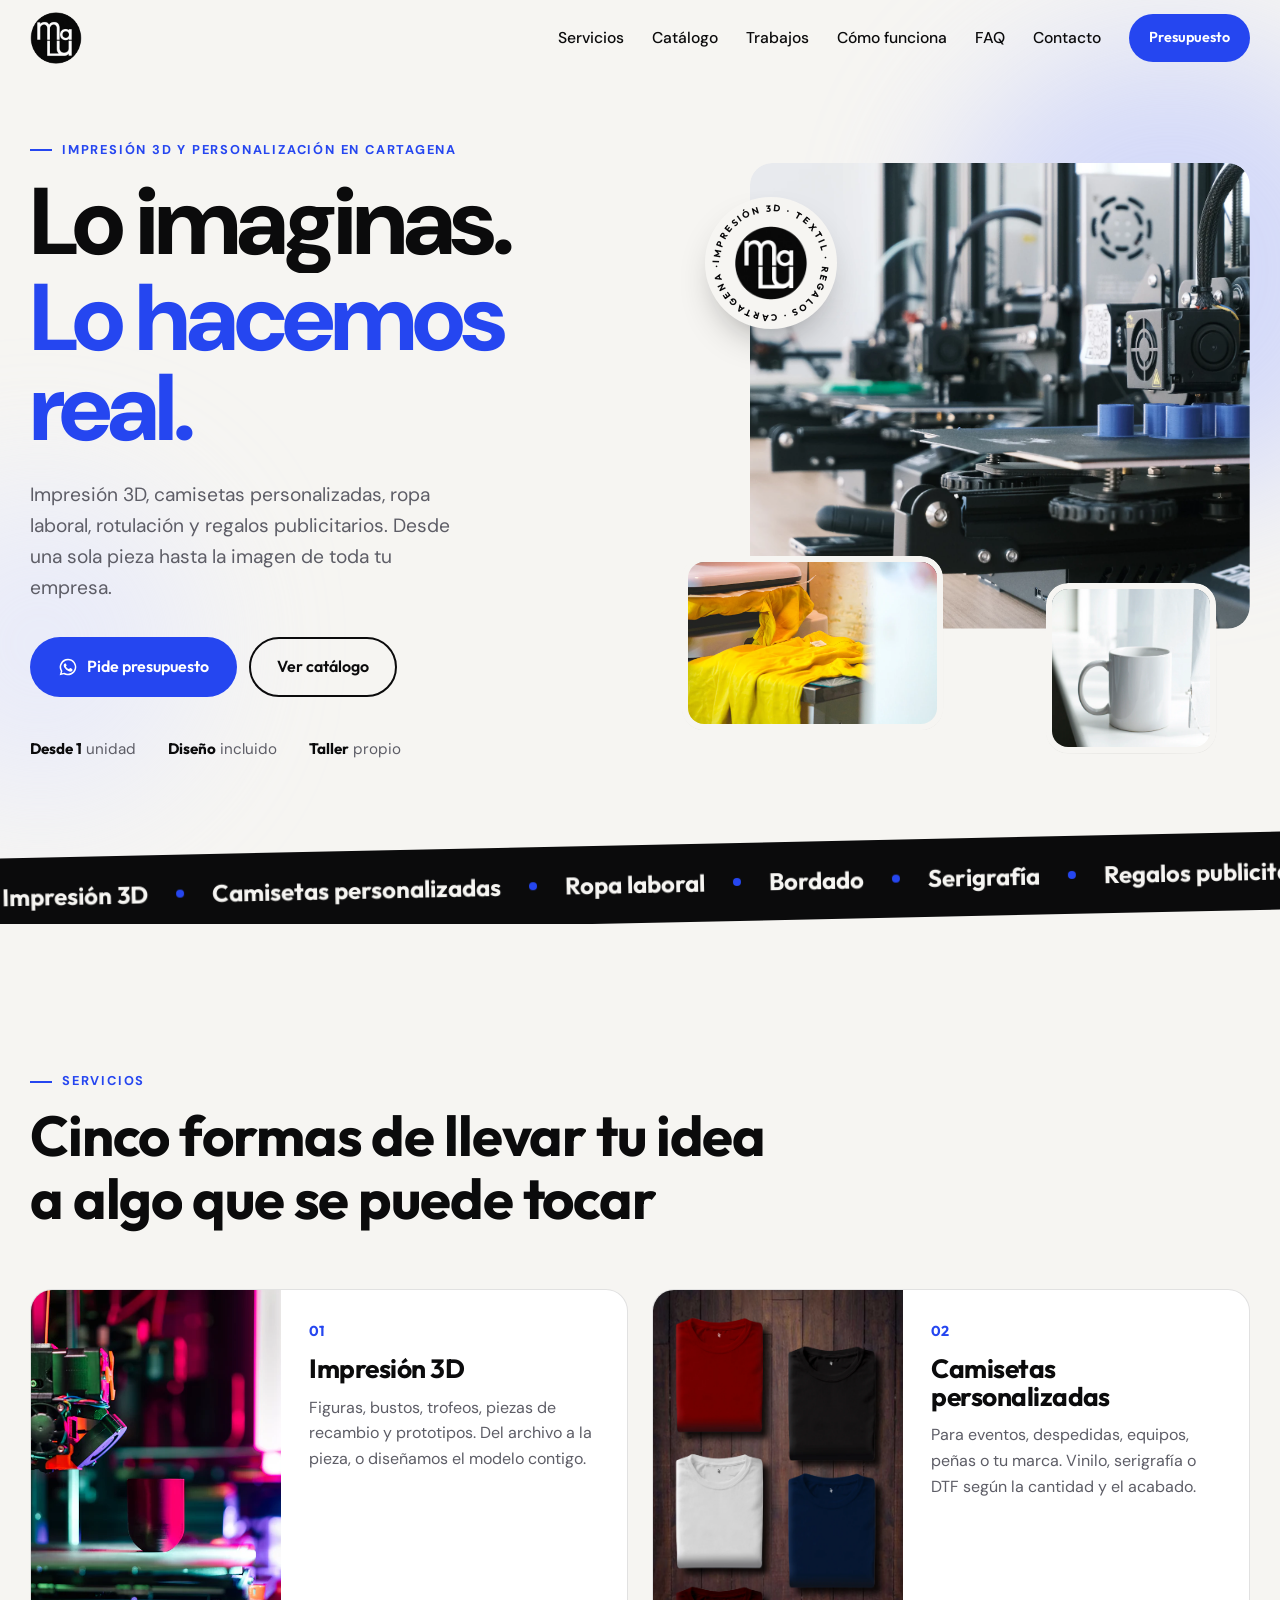
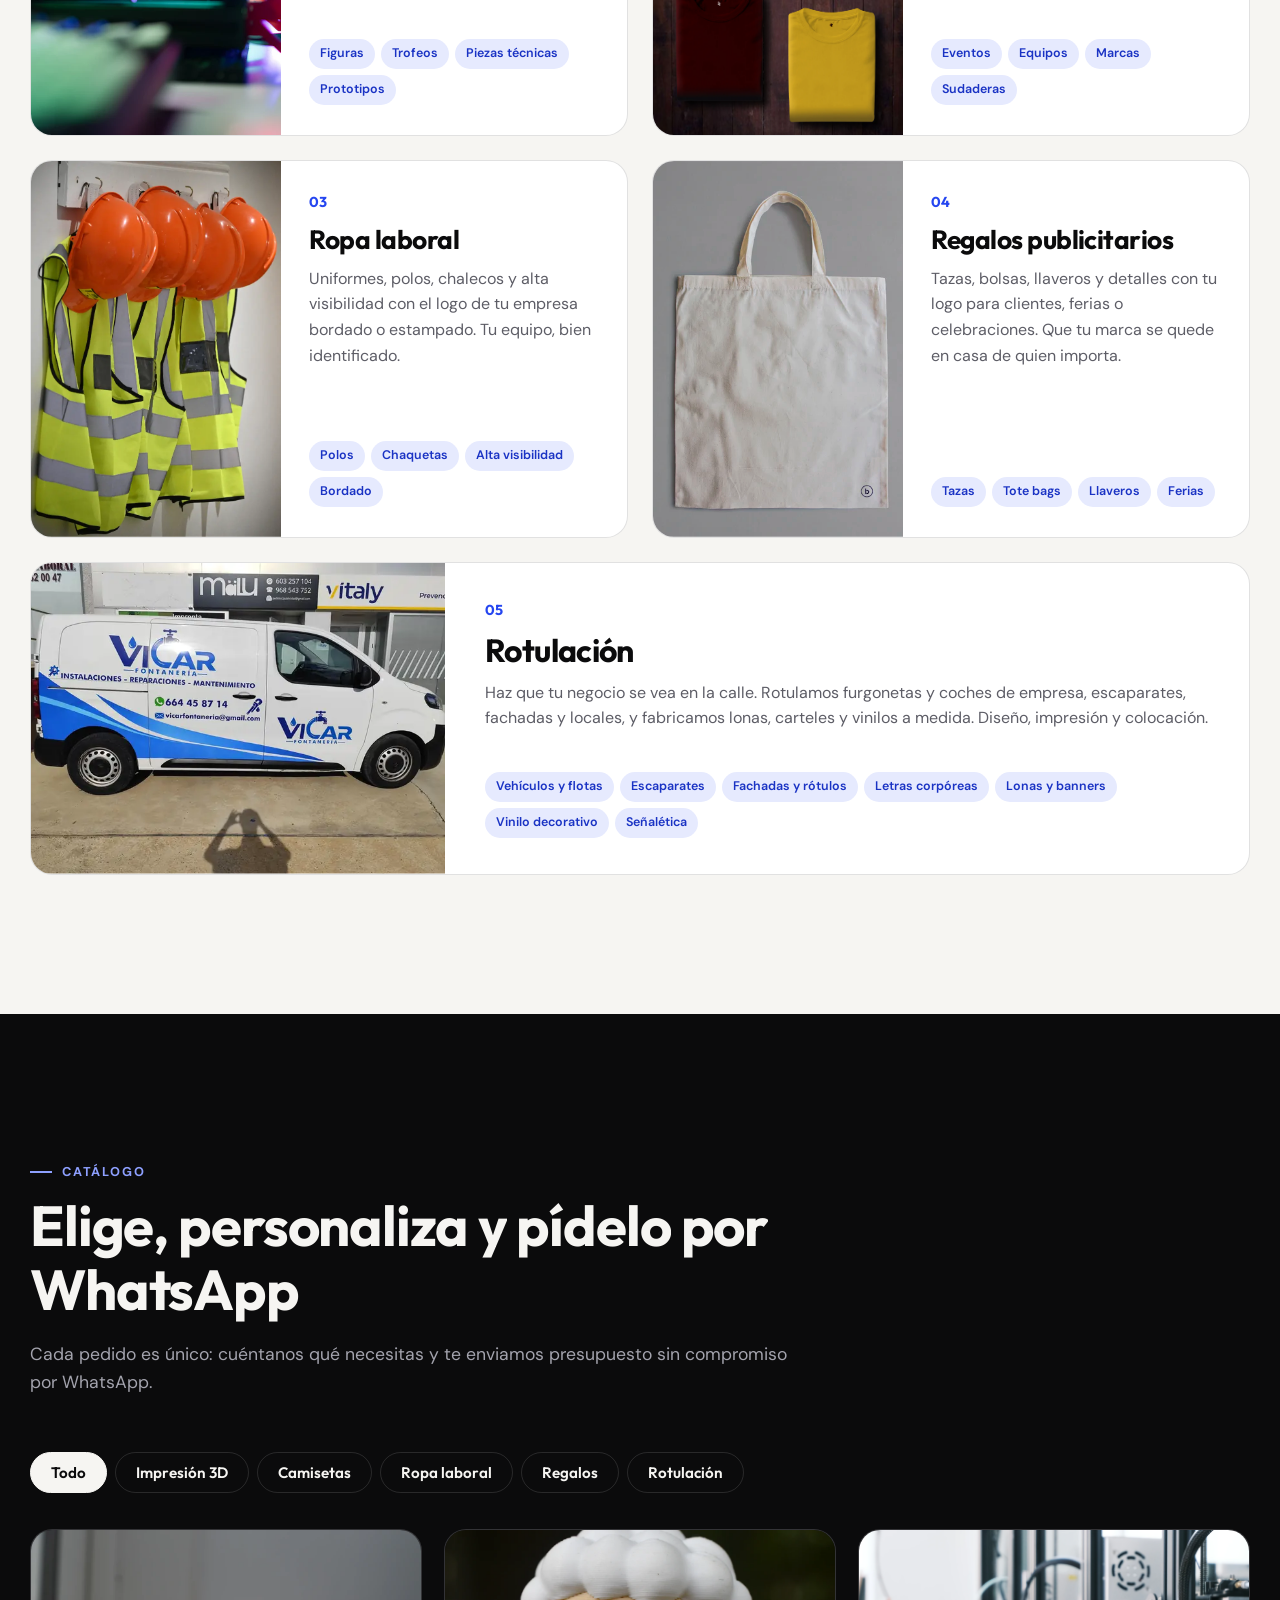
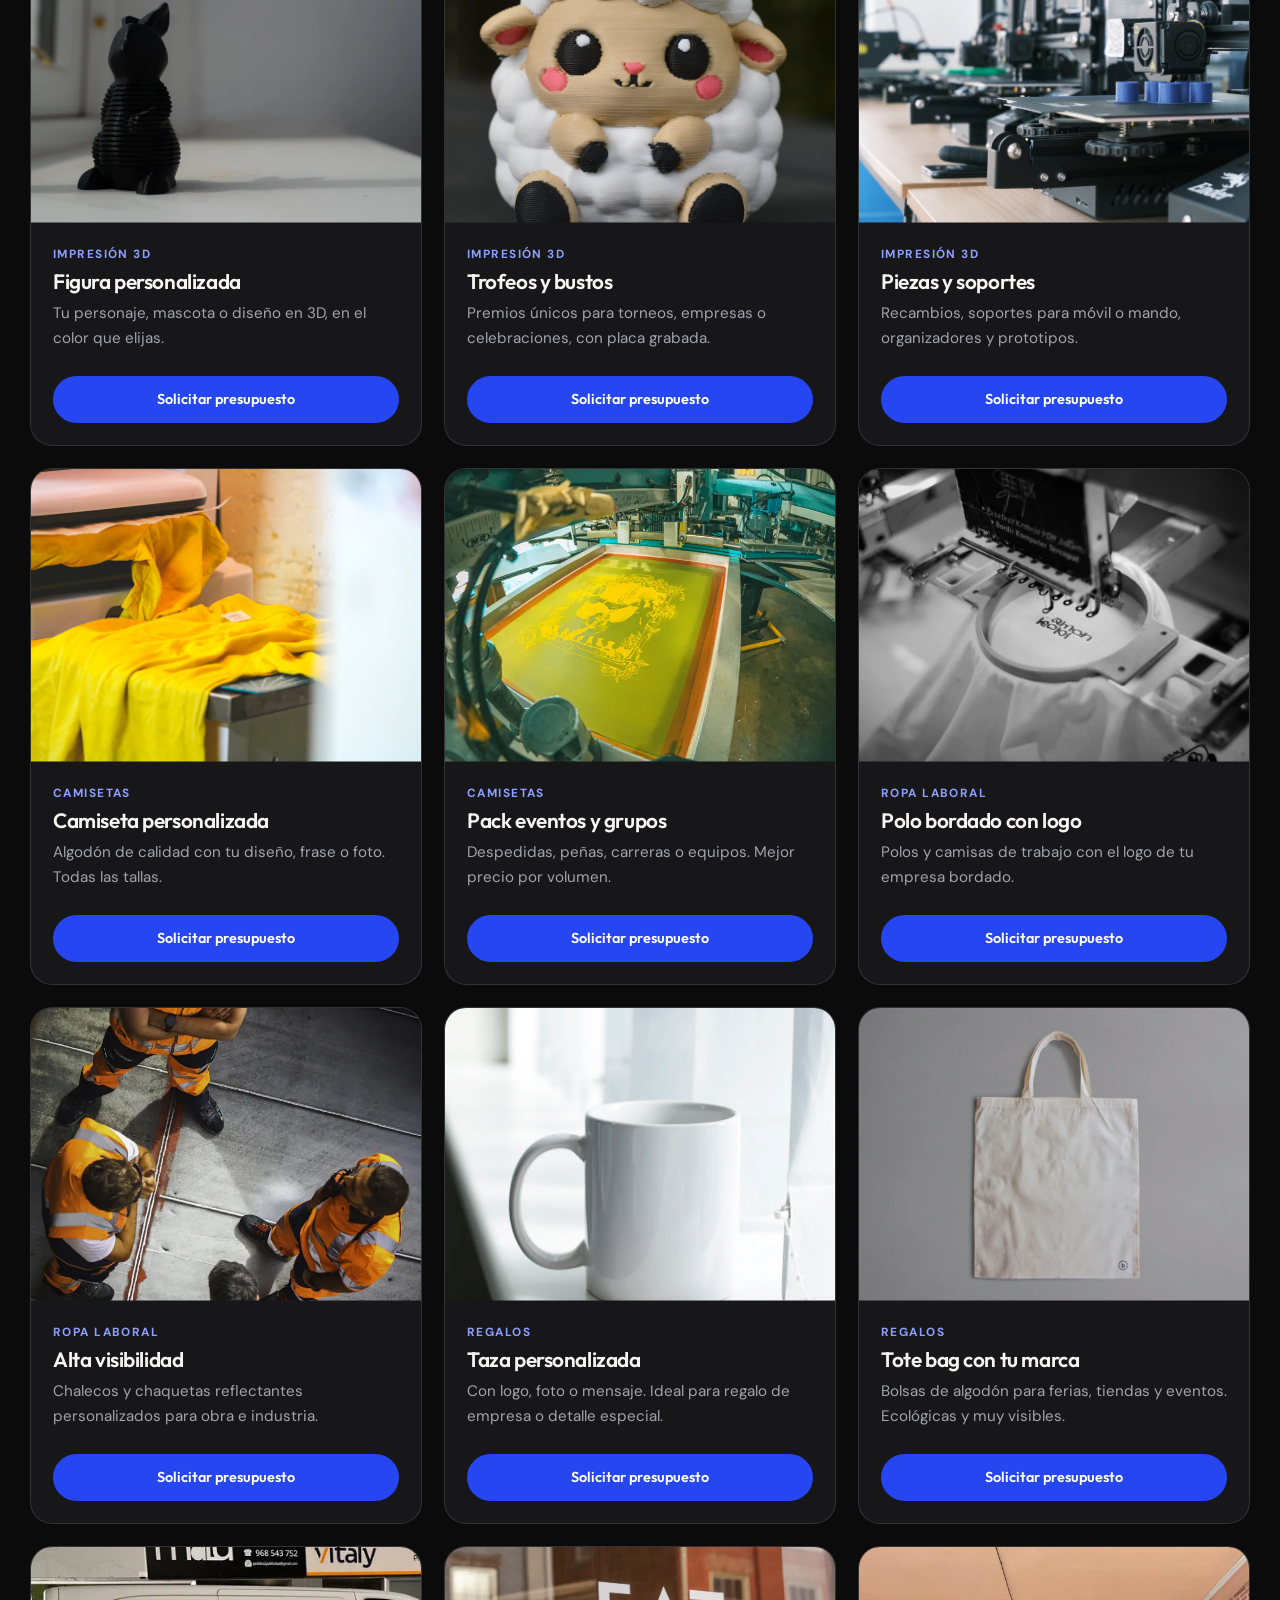
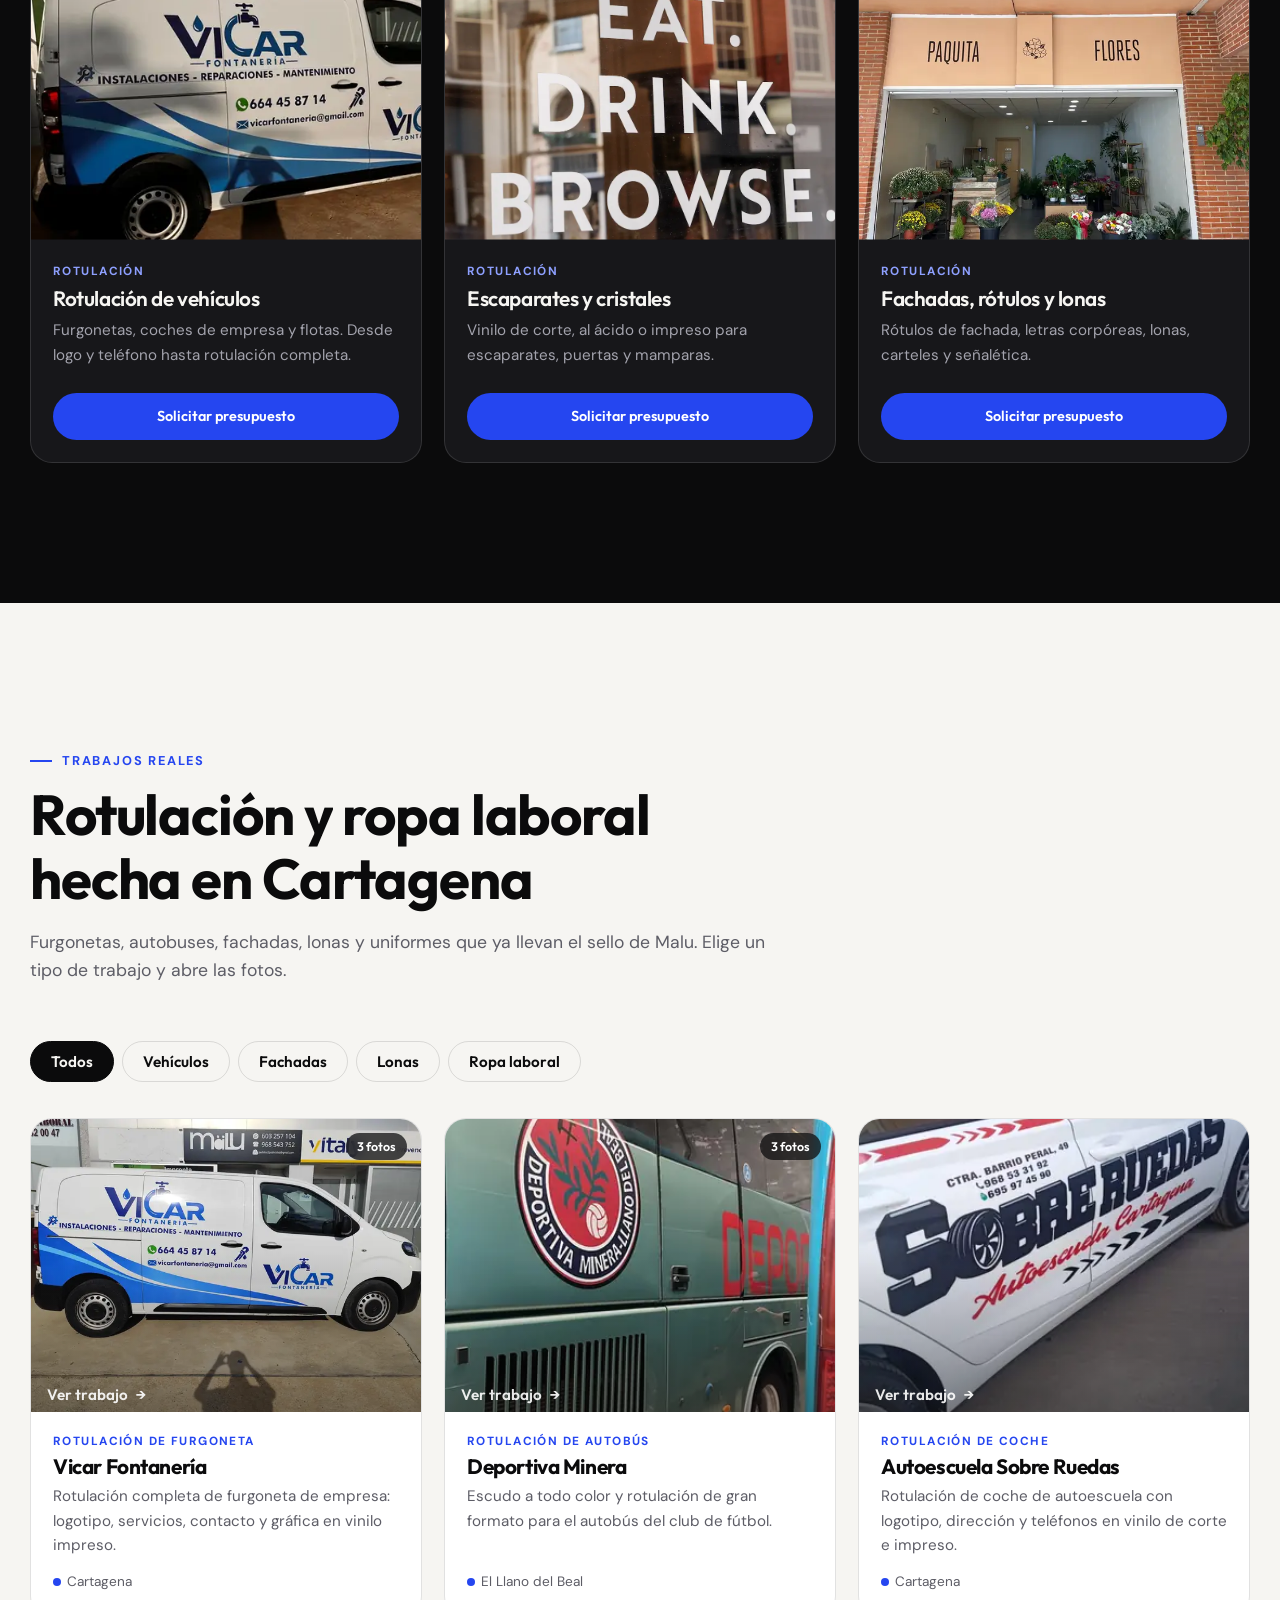
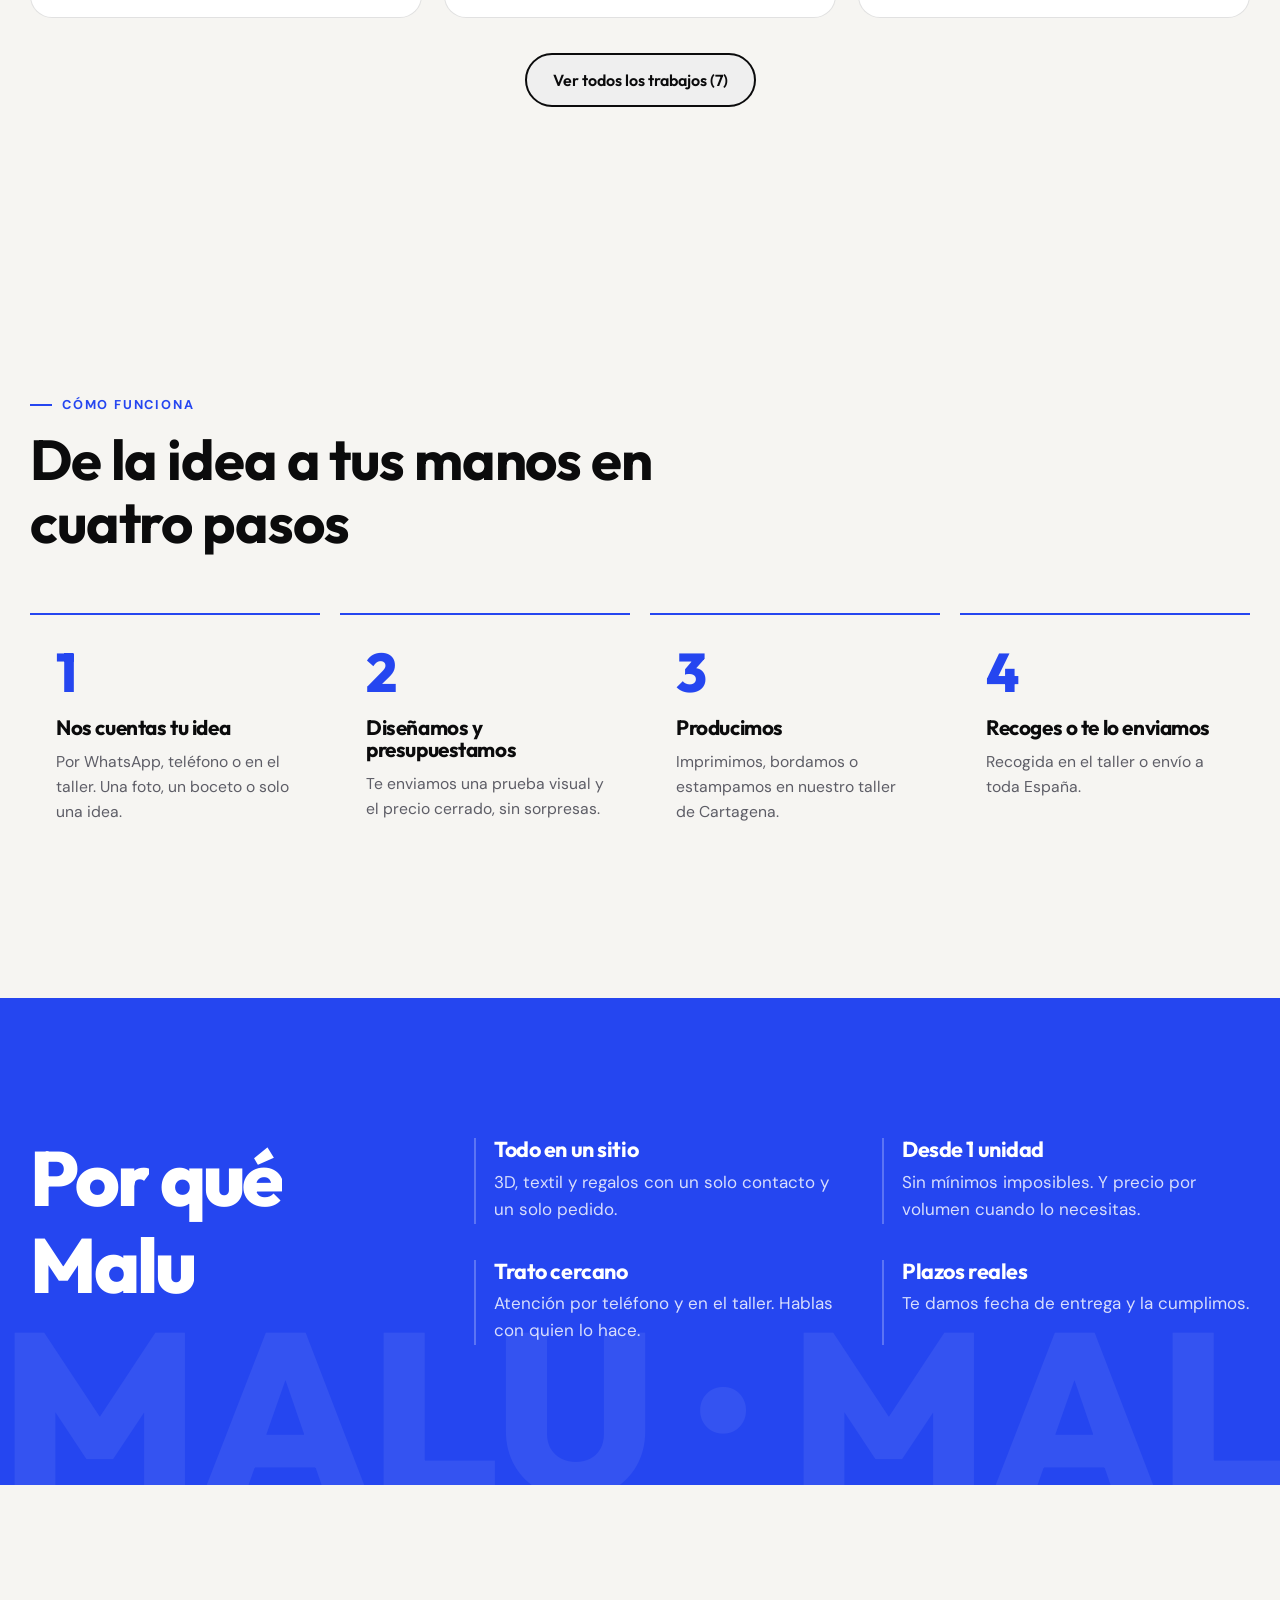
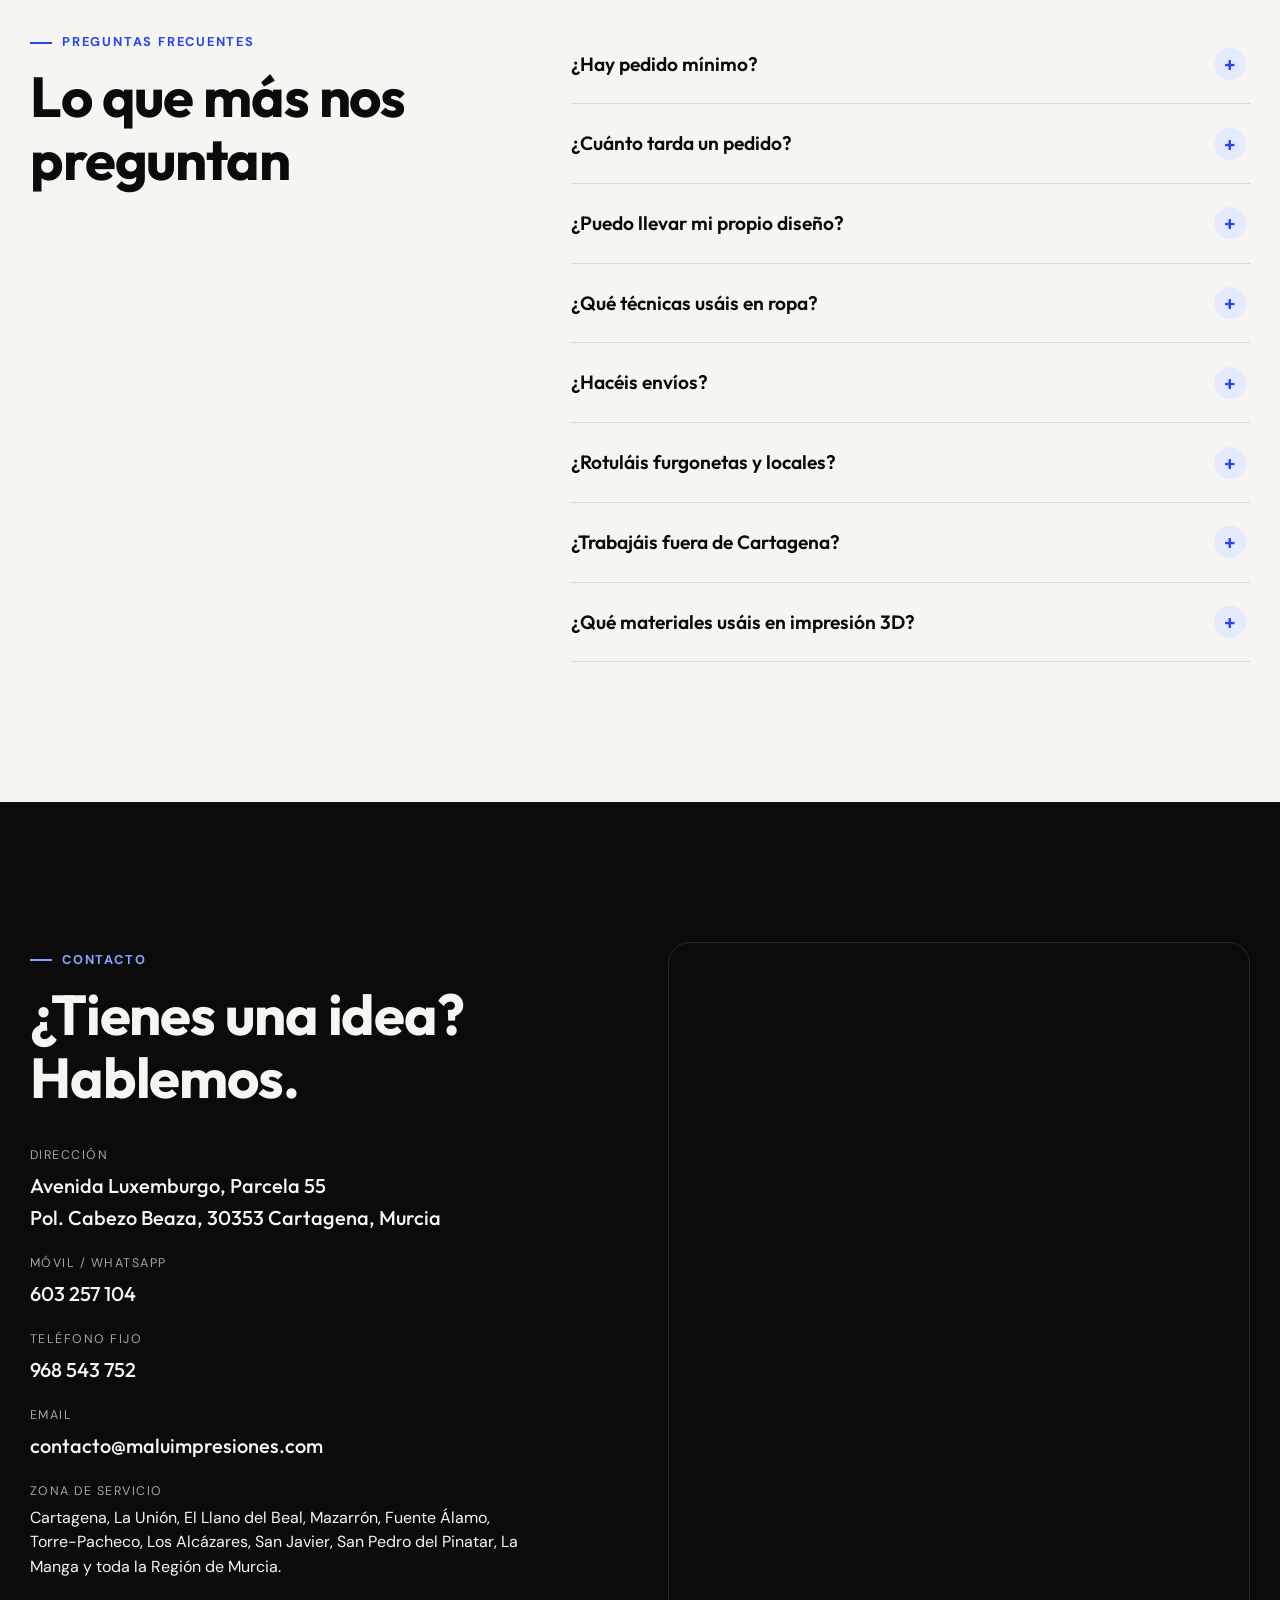
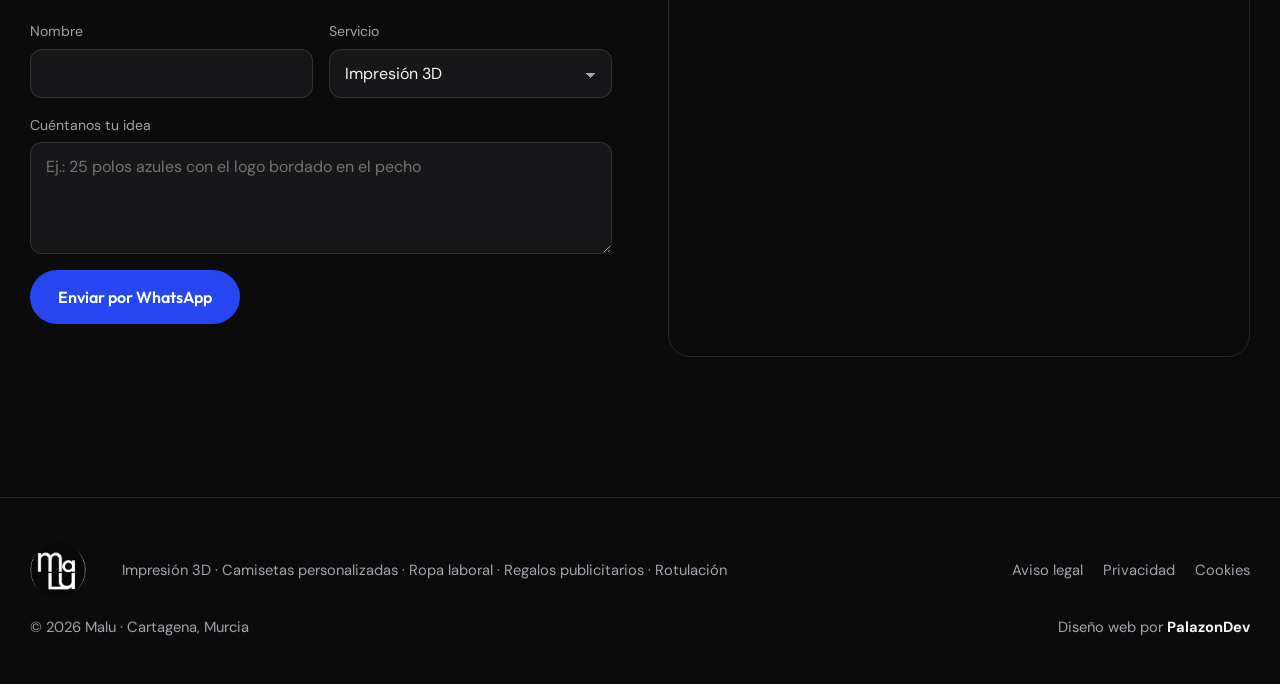
==== commit 10550dbc: "Email contacto@maluimpresiones.com en contacto, schema y páginas legales Co-Authored-By: Claude Opus" ====
--- a/index.html
+++ b/index.html
@@ -59,8 +59,9 @@
       "https://pablopalc.github.io/malu-personalizacion/assets/trabajos/ropa-laboral-personalizada-llamabe-camiseta.webp"
     ],
     "telephone": "+34603257104",
+    "email": "contacto@maluimpresiones.com",
     "contactPoint": [
-      {"@type": "ContactPoint", "telephone": "+34603257104", "contactType": "customer service", "areaServed": "ES", "availableLanguage": "es"},
+      {"@type": "ContactPoint", "telephone": "+34603257104", "contactType": "customer service", "email": "contacto@maluimpresiones.com", "areaServed": "ES", "availableLanguage": "es"},
       {"@type": "ContactPoint", "telephone": "+34968543752", "contactType": "customer service", "areaServed": "ES", "availableLanguage": "es"}
     ],
     "slogan": "Lo imaginas. Lo hacemos real.",
@@ -721,8 +722,8 @@
             <li><span>Dirección</span><a href="https://www.google.com/maps/search/?api=1&query=Avenida+Luxemburgo+Parcela+55+Poligono+Cabezo+Beaza+30353+Cartagena" target="_blank" rel="noopener">Avenida Luxemburgo, Parcela 55<br>Pol. Cabezo Beaza, 30353 Cartagena, Murcia</a></li>
             <li><span>Móvil / WhatsApp</span><a href="tel:+34603257104">603 257 104</a></li>
             <li><span>Teléfono fijo</span><a href="tel:+34968543752">968 543 752</a></li>
+            <li><span>Email</span><a href="mailto:contacto@maluimpresiones.com">contacto@maluimpresiones.com</a></li>
             <li><span>Zona de servicio</span><p class="contact__area">Cartagena, La Unión, El Llano del Beal, Mazarrón, Fuente Álamo, Torre-Pacheco, Los Alcázares, San Javier, San Pedro del Pinatar, La Manga y toda la Región de Murcia.</p></li>
-            <!-- PENDIENTE: email personalizado de Malu (ej. hola@dominio). Añadir aquí y en schema cuando la clienta lo confirme. -->
           </ul>
 
           <form class="form" id="form" novalidate>
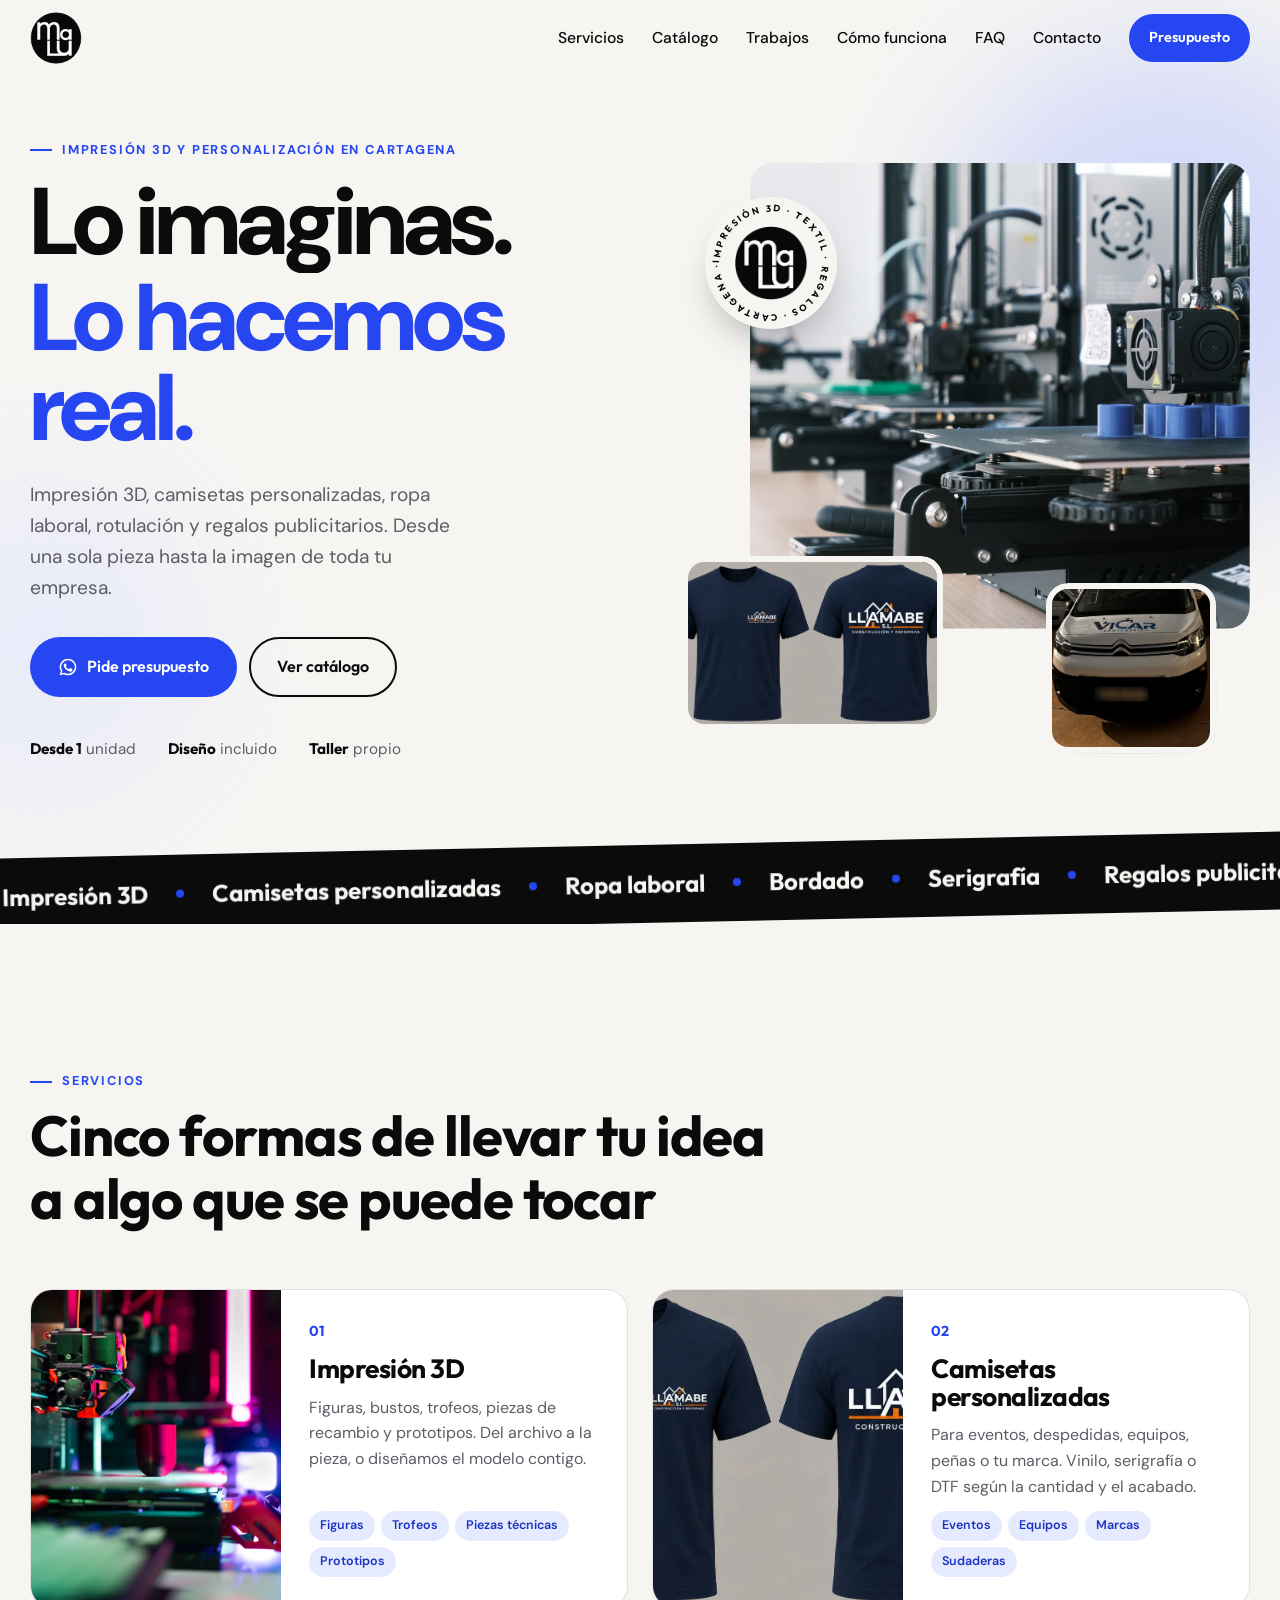
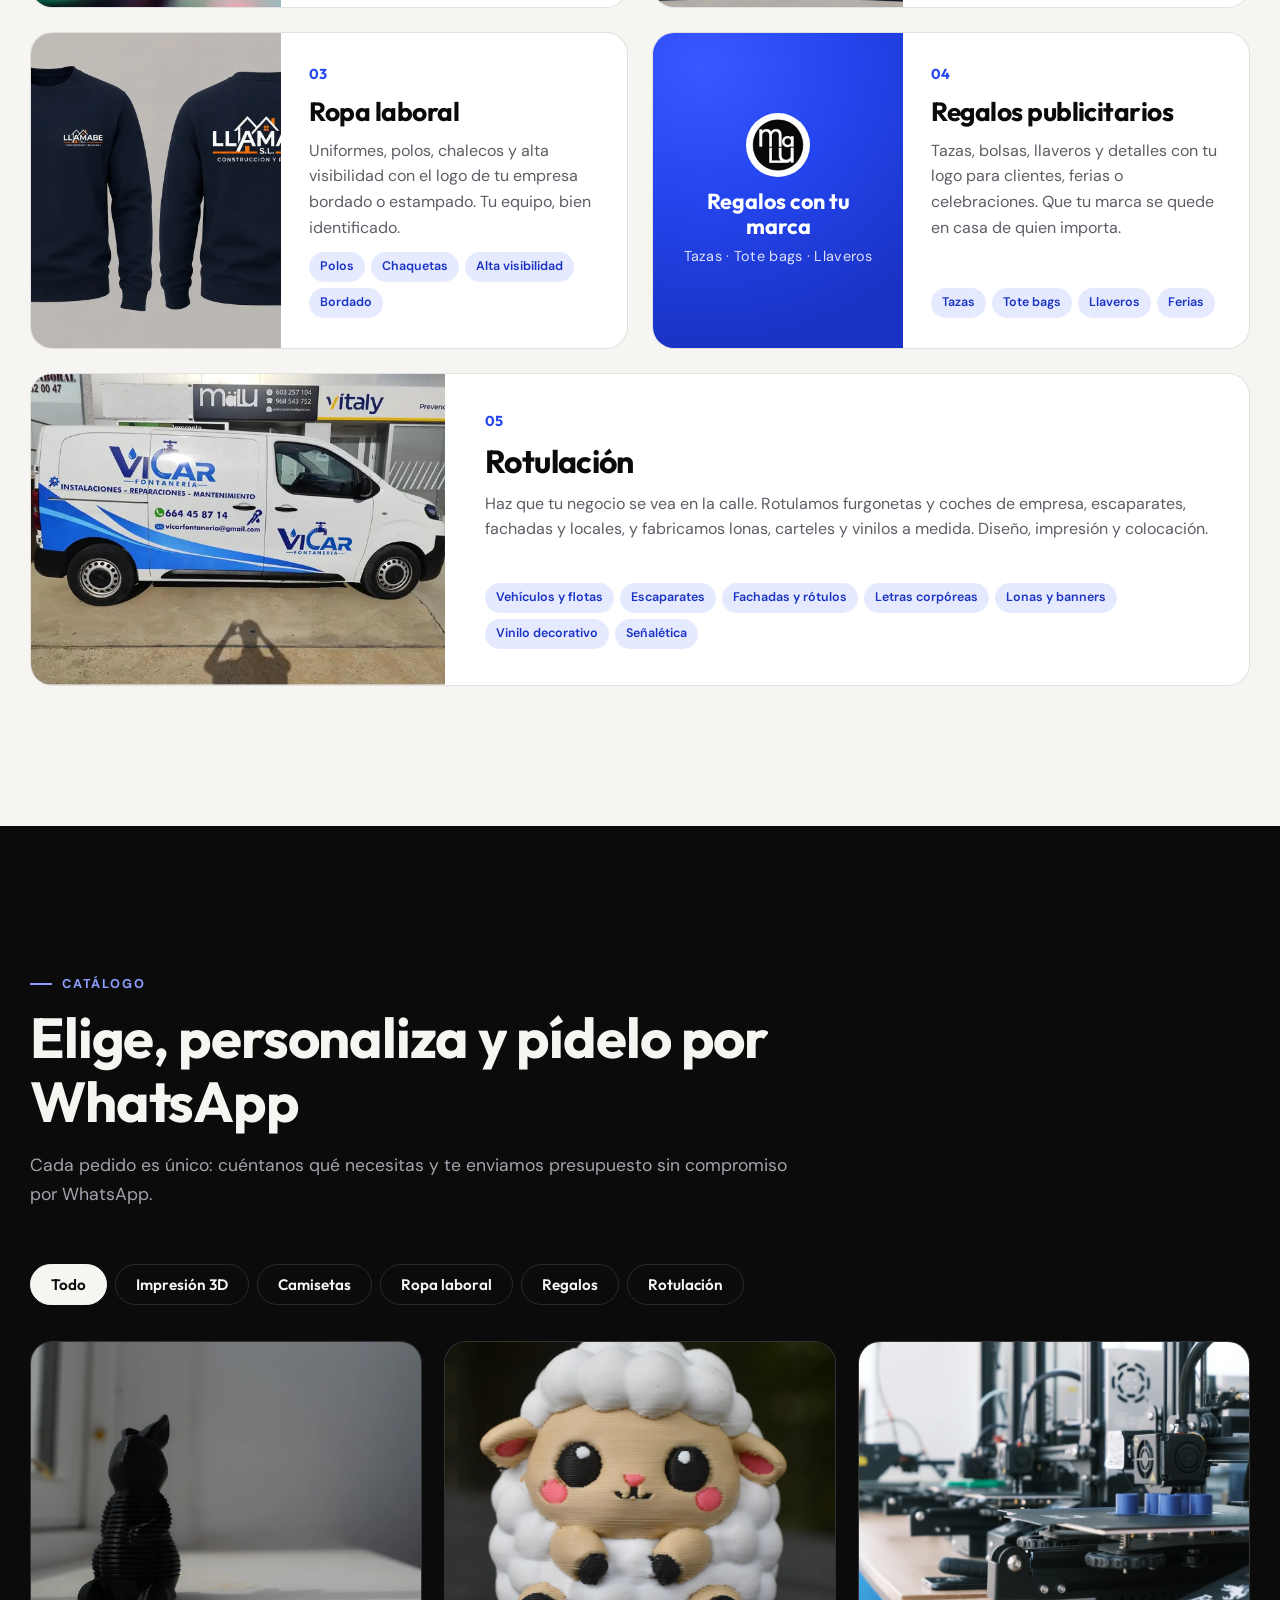
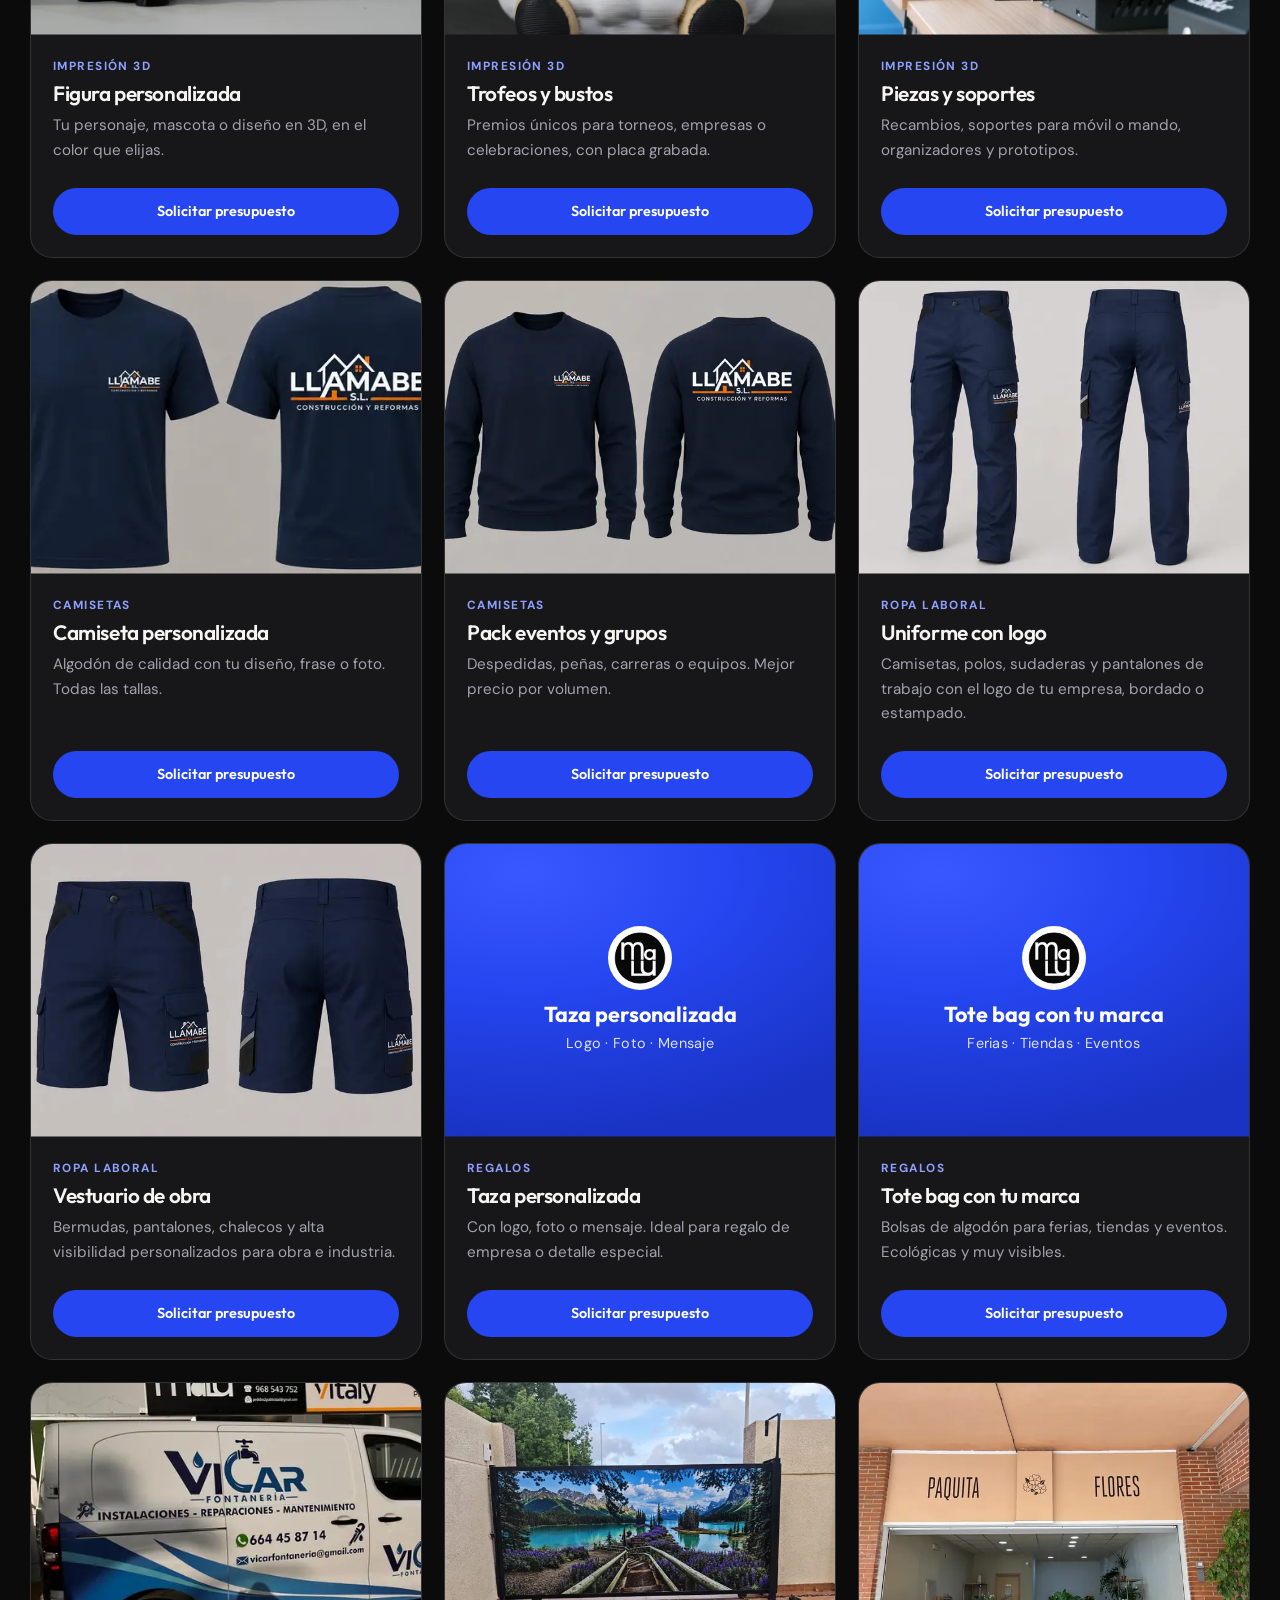
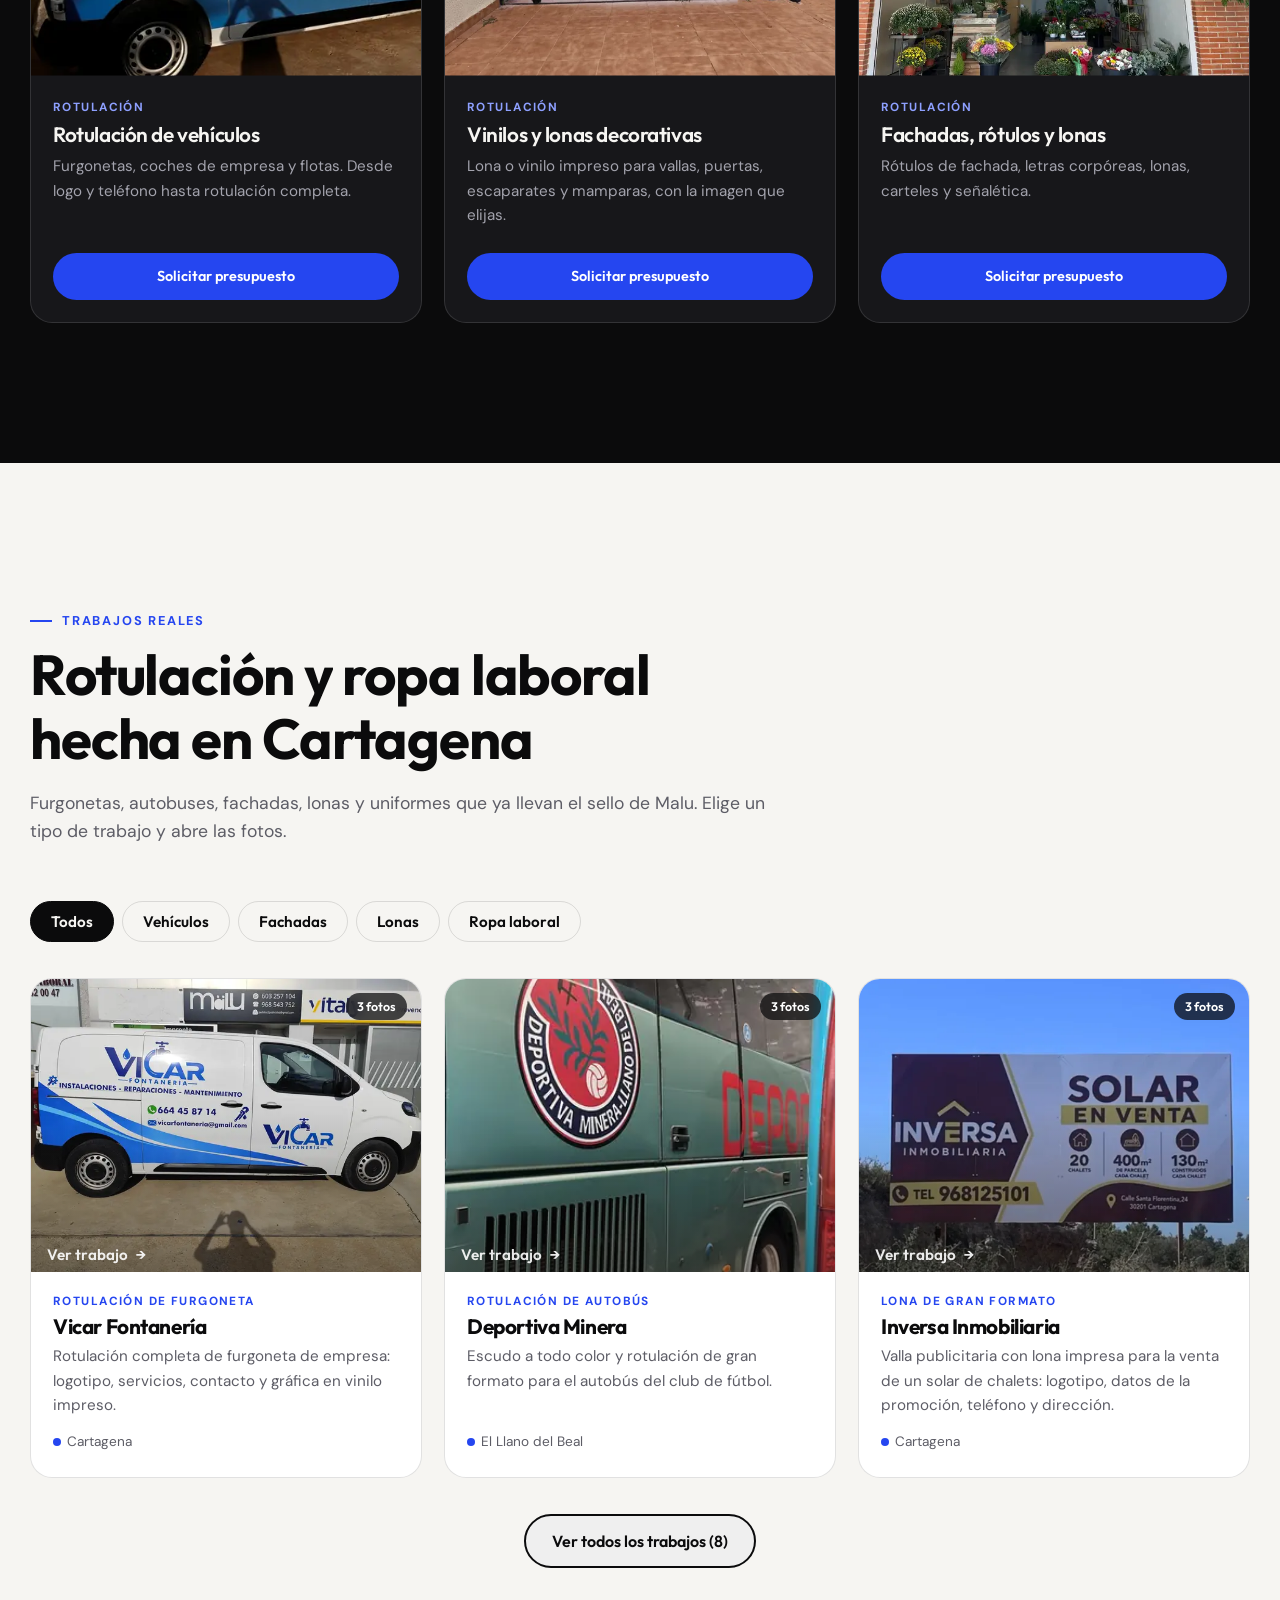
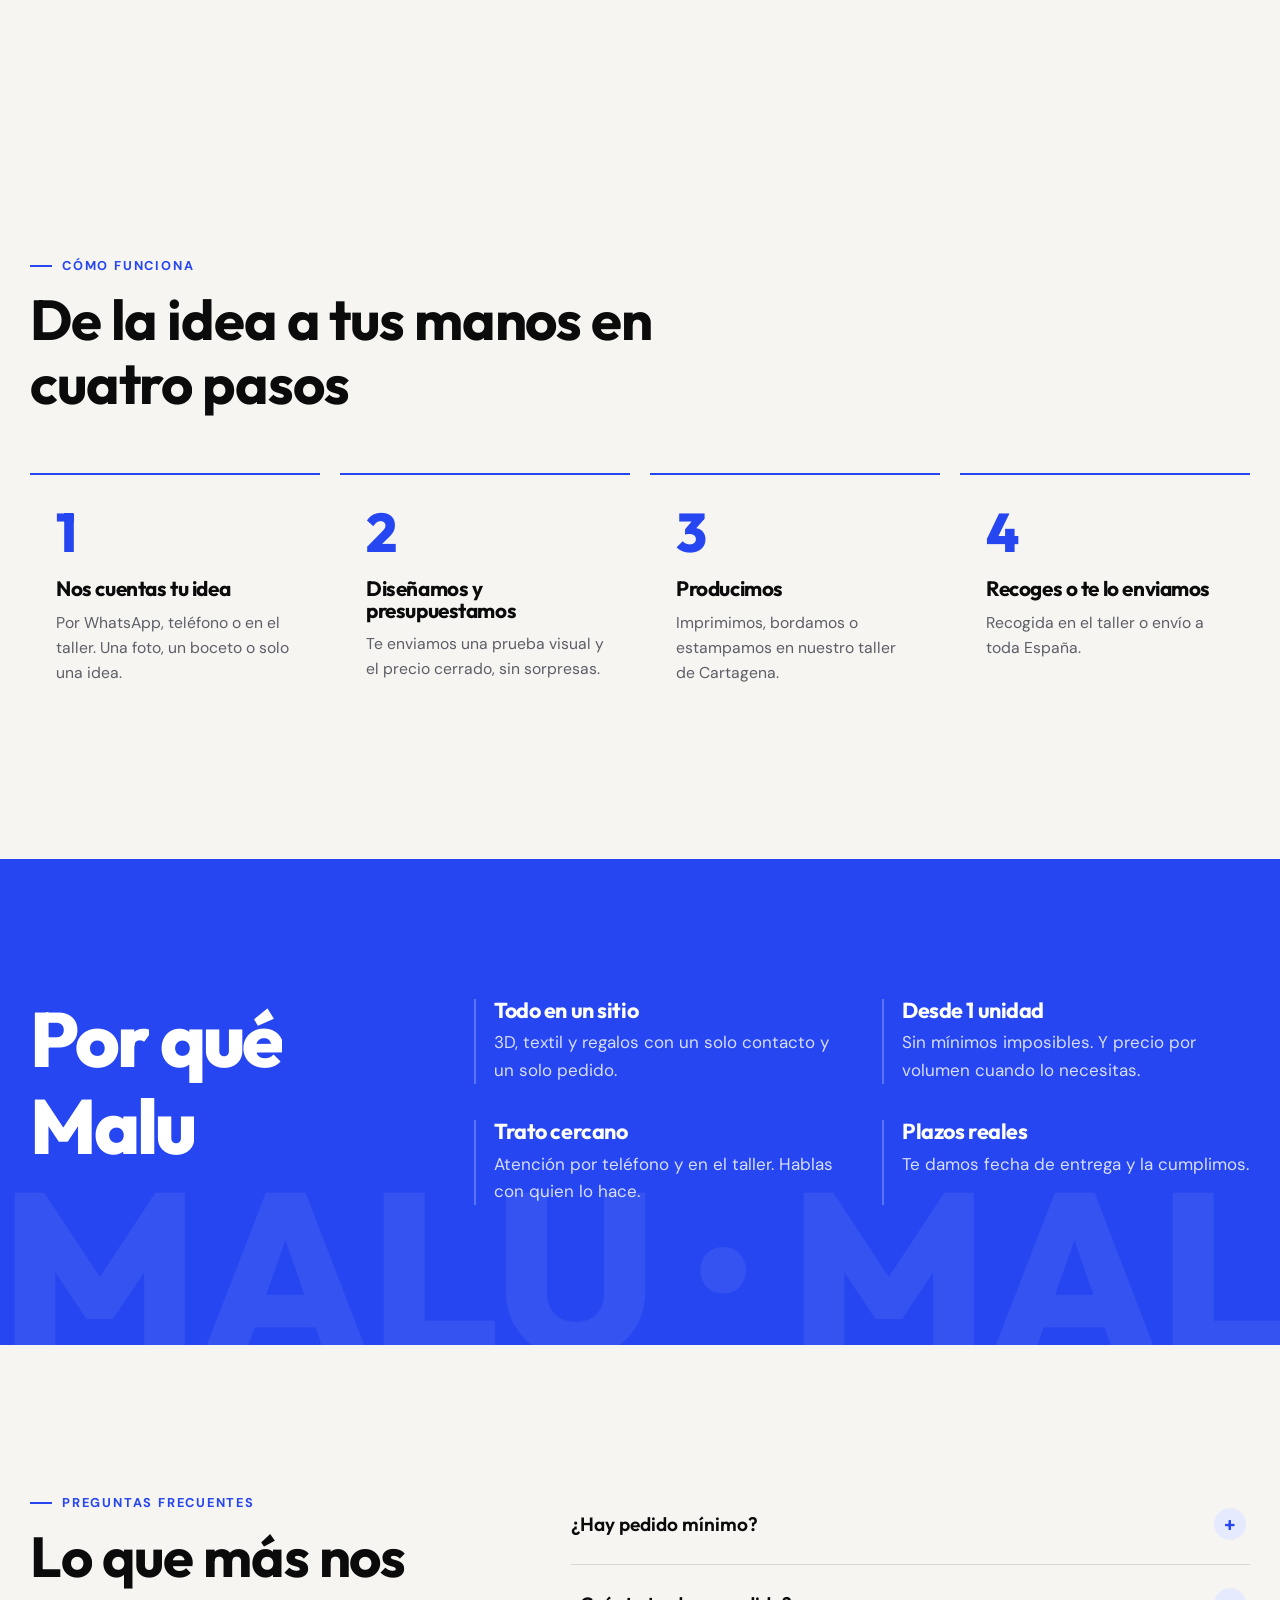
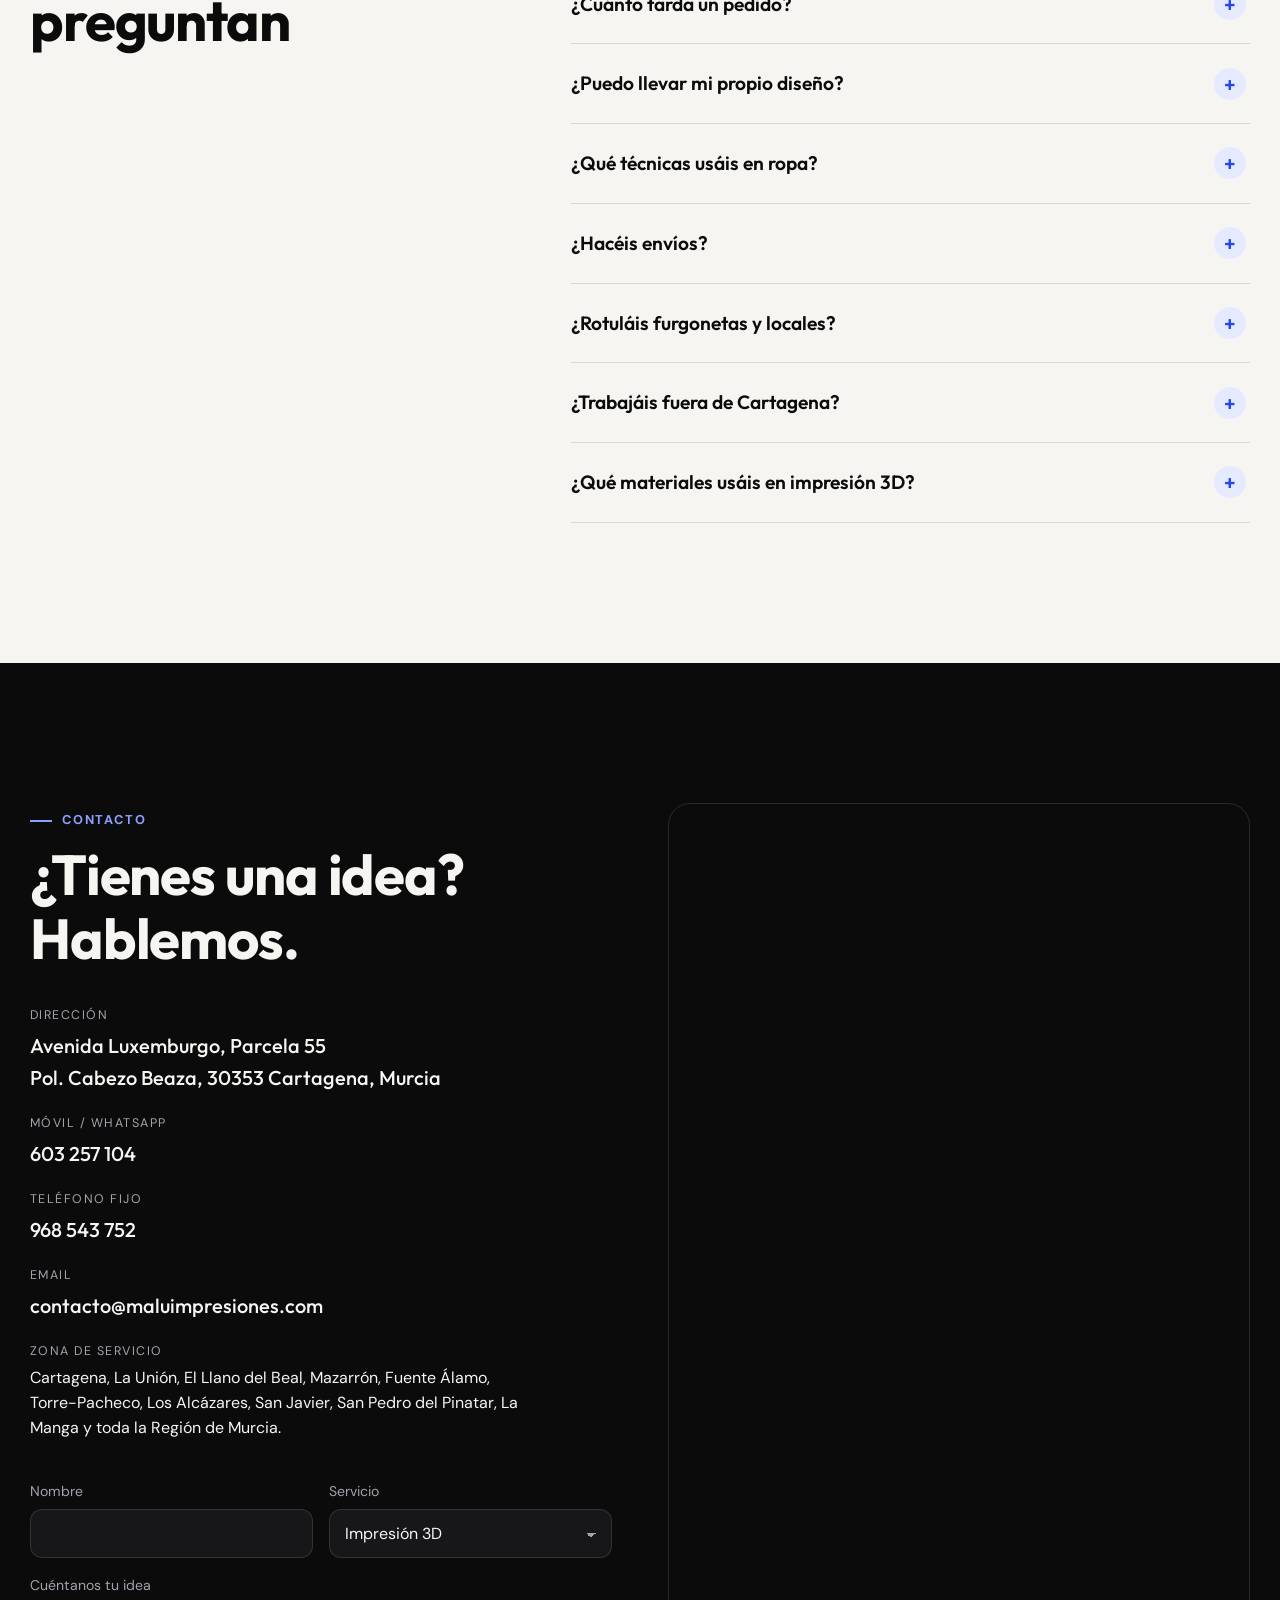
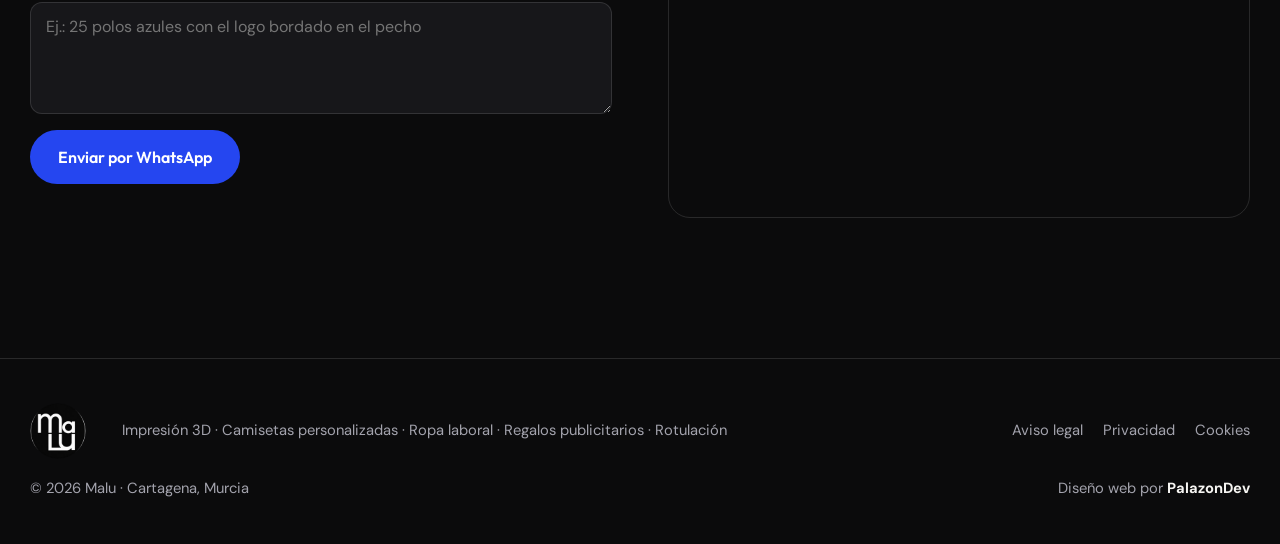
==== commit c3b4c766: "Solo fotos de trabajos reales: fuera stock y coche de autoescuela - Quitada la rotulación de la Auto" ====
--- a/index.html
+++ b/index.html
@@ -6,8 +6,8 @@
   <title>Impresión 3D, Camisetas y Rotulación en Cartagena | Malu</title>
   <meta name="description" content="Impresión 3D, camisetas personalizadas, ropa laboral, rotulación de vehículos y escaparates y regalos publicitarios en Cartagena (Murcia). Diseño incluido. Pide presupuesto.">
   <meta name="robots" content="index, follow, max-image-preview:large">
-  <link rel="canonical" href="https://pablopalc.github.io/malu-personalizacion/">
-  <link rel="alternate" hreflang="es-ES" href="https://pablopalc.github.io/malu-personalizacion/">
+  <link rel="canonical" href="https://www.maluimpresiones.com/">
+  <link rel="alternate" hreflang="es-ES" href="https://www.maluimpresiones.com/">
   <meta name="theme-color" content="#0b0b0c">
   <meta name="geo.region" content="ES-MU">
   <meta name="geo.placename" content="Cartagena">
@@ -19,15 +19,15 @@
   <meta property="og:site_name" content="Malu">
   <meta property="og:title" content="Impresión 3D, Camisetas y Rotulación en Cartagena | Malu">
   <meta property="og:description" content="Impresión 3D, camisetas personalizadas, ropa laboral, rotulación y regalos publicitarios en Cartagena.">
-  <meta property="og:url" content="https://pablopalc.github.io/malu-personalizacion/">
-  <meta property="og:image" content="https://pablopalc.github.io/malu-personalizacion/assets/og-malu.jpg">
+  <meta property="og:url" content="https://www.maluimpresiones.com/">
+  <meta property="og:image" content="https://www.maluimpresiones.com/assets/og-malu.jpg">
   <meta property="og:image:width" content="1200">
   <meta property="og:image:height" content="630">
   <meta property="og:image:alt" content="Malu, impresión 3D y personalización textil en Cartagena">
   <meta name="twitter:card" content="summary_large_image">
   <meta name="twitter:title" content="Impresión 3D, Camisetas y Rotulación en Cartagena | Malu">
   <meta name="twitter:description" content="Impresión 3D, camisetas personalizadas, ropa laboral, rotulación y regalos publicitarios.">
-  <meta name="twitter:image" content="https://pablopalc.github.io/malu-personalizacion/assets/og-malu.jpg">
+  <meta name="twitter:image" content="https://www.maluimpresiones.com/assets/og-malu.jpg">
 
   <link rel="icon" type="image/png" sizes="32x32" href="assets/favicon-32.png">
   <link rel="apple-touch-icon" href="assets/apple-touch-icon.png">
@@ -42,21 +42,22 @@
   {
     "@context": "https://schema.org",
     "@type": "LocalBusiness",
-    "@id": "https://pablopalc.github.io/malu-personalizacion/#negocio",
+    "@id": "https://www.maluimpresiones.com/#negocio",
     "name": "Malu",
     "description": "Impresión 3D, camisetas personalizadas, ropa laboral, rotulación de vehículos y locales y regalos publicitarios en Cartagena.",
-    "url": "https://pablopalc.github.io/malu-personalizacion/",
-    "logo": "https://pablopalc.github.io/malu-personalizacion/assets/logo-malu.png",
+    "url": "https://www.maluimpresiones.com/",
+    "logo": "https://www.maluimpresiones.com/assets/logo-malu.png",
     "alternateName": "Malu Personalización",
     "image": [
-      "https://pablopalc.github.io/malu-personalizacion/assets/og-malu.jpg",
-      "https://pablopalc.github.io/malu-personalizacion/assets/trabajos/rotulacion-furgoneta-vicar-fontaneria-cartagena-1.webp",
-      "https://pablopalc.github.io/malu-personalizacion/assets/trabajos/rotulacion-autobus-deportiva-minera-llano-del-beal-1.webp",
-      "https://pablopalc.github.io/malu-personalizacion/assets/trabajos/rotulacion-coche-autoescuela-sobre-ruedas-cartagena.webp",
-      "https://pablopalc.github.io/malu-personalizacion/assets/trabajos/rotulacion-fachada-floristeria-paquita-flores.webp",
-      "https://pablopalc.github.io/malu-personalizacion/assets/trabajos/rotulo-fachada-taller-beecar-eurotaller.webp",
-      "https://pablopalc.github.io/malu-personalizacion/assets/trabajos/lona-gran-formato-safeland-1.webp",
-      "https://pablopalc.github.io/malu-personalizacion/assets/trabajos/ropa-laboral-personalizada-llamabe-camiseta.webp"
+      "https://www.maluimpresiones.com/assets/og-malu.jpg",
+      "https://www.maluimpresiones.com/assets/trabajos/rotulacion-furgoneta-vicar-fontaneria-cartagena-1.webp",
+      "https://www.maluimpresiones.com/assets/trabajos/rotulacion-autobus-deportiva-minera-llano-del-beal-1.webp",
+      "https://www.maluimpresiones.com/assets/trabajos/lona-gran-formato-inversa-inmobiliaria-cartagena-1.webp",
+      "https://www.maluimpresiones.com/assets/trabajos/lona-decorativa-puerta-patio-1.webp",
+      "https://www.maluimpresiones.com/assets/trabajos/rotulacion-fachada-floristeria-paquita-flores.webp",
+      "https://www.maluimpresiones.com/assets/trabajos/rotulo-fachada-taller-beecar-eurotaller.webp",
+      "https://www.maluimpresiones.com/assets/trabajos/lona-gran-formato-safeland-1.webp",
+      "https://www.maluimpresiones.com/assets/trabajos/ropa-laboral-personalizada-llamabe-camiseta.webp"
     ],
     "telephone": "+34603257104",
     "email": "contacto@maluimpresiones.com",
@@ -109,9 +110,9 @@
     "@context": "https://schema.org",
     "@type": "WebSite",
     "name": "Malu",
-    "url": "https://pablopalc.github.io/malu-personalizacion/",
+    "url": "https://www.maluimpresiones.com/",
     "inLanguage": "es-ES",
-    "publisher": {"@id": "https://pablopalc.github.io/malu-personalizacion/#negocio"}
+    "publisher": {"@id": "https://www.maluimpresiones.com/#negocio"}
   }
   </script>
   <script type="application/ld+json">
@@ -128,16 +129,16 @@
         "name": "Rotulación de furgoneta para Vicar Fontanería",
         "description": "Rotulación completa de furgoneta de empresa: logotipo, servicios, contacto y gráfica en vinilo impreso.",
         "creator": {
-          "@id": "https://pablopalc.github.io/malu-personalizacion/#negocio"
+          "@id": "https://www.maluimpresiones.com/#negocio"
         },
         "locationCreated": {
           "@type": "Place",
           "name": "Cartagena"
         },
         "image": [
-          "https://pablopalc.github.io/malu-personalizacion/assets/trabajos/rotulacion-furgoneta-vicar-fontaneria-cartagena-1.webp",
-          "https://pablopalc.github.io/malu-personalizacion/assets/trabajos/rotulacion-furgoneta-vicar-fontaneria-cartagena-2.webp",
-          "https://pablopalc.github.io/malu-personalizacion/assets/trabajos/rotulacion-furgoneta-vicar-fontaneria-cartagena-3.webp"
+          "https://www.maluimpresiones.com/assets/trabajos/rotulacion-furgoneta-vicar-fontaneria-cartagena-1.webp",
+          "https://www.maluimpresiones.com/assets/trabajos/rotulacion-furgoneta-vicar-fontaneria-cartagena-2.webp",
+          "https://www.maluimpresiones.com/assets/trabajos/rotulacion-furgoneta-vicar-fontaneria-cartagena-3.webp"
         ]
       }
     },
@@ -149,16 +150,16 @@
         "name": "Rotulación de autobús para Deportiva Minera",
         "description": "Escudo a todo color y rotulación de gran formato para el autobús del club de fútbol.",
         "creator": {
-          "@id": "https://pablopalc.github.io/malu-personalizacion/#negocio"
+          "@id": "https://www.maluimpresiones.com/#negocio"
         },
         "locationCreated": {
           "@type": "Place",
           "name": "El Llano del Beal"
         },
         "image": [
-          "https://pablopalc.github.io/malu-personalizacion/assets/trabajos/rotulacion-autobus-deportiva-minera-llano-del-beal-1.webp",
-          "https://pablopalc.github.io/malu-personalizacion/assets/trabajos/rotulacion-autobus-deportiva-minera-llano-del-beal-2.webp",
-          "https://pablopalc.github.io/malu-personalizacion/assets/trabajos/rotulacion-autobus-deportiva-minera-llano-del-beal-3.webp"
+          "https://www.maluimpresiones.com/assets/trabajos/rotulacion-autobus-deportiva-minera-llano-del-beal-1.webp",
+          "https://www.maluimpresiones.com/assets/trabajos/rotulacion-autobus-deportiva-minera-llano-del-beal-2.webp",
+          "https://www.maluimpresiones.com/assets/trabajos/rotulacion-autobus-deportiva-minera-llano-del-beal-3.webp"
         ]
       }
     },
@@ -167,17 +168,19 @@
       "position": 3,
       "item": {
         "@type": "CreativeWork",
-        "name": "Rotulación de coche para Autoescuela Sobre Ruedas",
-        "description": "Rotulación de coche de autoescuela con logotipo, dirección y teléfonos en vinilo de corte e impreso.",
+        "name": "Lona de gran formato para Inversa Inmobiliaria",
+        "description": "Valla publicitaria con lona impresa para la venta de un solar de chalets: logotipo, datos de la promoción, teléfono y dirección.",
         "creator": {
-          "@id": "https://pablopalc.github.io/malu-personalizacion/#negocio"
+          "@id": "https://www.maluimpresiones.com/#negocio"
         },
         "locationCreated": {
           "@type": "Place",
           "name": "Cartagena"
         },
         "image": [
-          "https://pablopalc.github.io/malu-personalizacion/assets/trabajos/rotulacion-coche-autoescuela-sobre-ruedas-cartagena.webp"
+          "https://www.maluimpresiones.com/assets/trabajos/lona-gran-formato-inversa-inmobiliaria-cartagena-1.webp",
+          "https://www.maluimpresiones.com/assets/trabajos/lona-gran-formato-inversa-inmobiliaria-cartagena-2.webp",
+          "https://www.maluimpresiones.com/assets/trabajos/lona-gran-formato-inversa-inmobiliaria-cartagena-3.webp"
         ]
       }
     },
@@ -189,14 +192,14 @@
         "name": "Rotulación de fachada para Paquita Flores",
         "description": "Rótulo de fachada en vinilo de corte para floristería, con tipografía e icono a medida.",
         "creator": {
-          "@id": "https://pablopalc.github.io/malu-personalizacion/#negocio"
+          "@id": "https://www.maluimpresiones.com/#negocio"
         },
         "locationCreated": {
           "@type": "Place",
           "name": "Cartagena"
         },
         "image": [
-          "https://pablopalc.github.io/malu-personalizacion/assets/trabajos/rotulacion-fachada-floristeria-paquita-flores.webp"
+          "https://www.maluimpresiones.com/assets/trabajos/rotulacion-fachada-floristeria-paquita-flores.webp"
         ]
       }
     },
@@ -208,14 +211,14 @@
         "name": "Rótulo de fachada para BeeCar · EuroTaller",
         "description": "Rótulo principal de fachada y cartel de servicios para taller mecánico.",
         "creator": {
-          "@id": "https://pablopalc.github.io/malu-personalizacion/#negocio"
+          "@id": "https://www.maluimpresiones.com/#negocio"
         },
         "locationCreated": {
           "@type": "Place",
           "name": "Cartagena"
         },
         "image": [
-          "https://pablopalc.github.io/malu-personalizacion/assets/trabajos/rotulo-fachada-taller-beecar-eurotaller.webp"
+          "https://www.maluimpresiones.com/assets/trabajos/rotulo-fachada-taller-beecar-eurotaller.webp"
         ]
       }
     },
@@ -227,16 +230,16 @@
         "name": "Lonas y gran formato para Safeland",
         "description": "Lonas impresas de gran formato para módulos industriales y fachada, con logotipo, mensaje y código QR.",
         "creator": {
-          "@id": "https://pablopalc.github.io/malu-personalizacion/#negocio"
+          "@id": "https://www.maluimpresiones.com/#negocio"
         },
         "locationCreated": {
           "@type": "Place",
           "name": "Región de Murcia"
         },
         "image": [
-          "https://pablopalc.github.io/malu-personalizacion/assets/trabajos/lona-gran-formato-safeland-1.webp",
-          "https://pablopalc.github.io/malu-personalizacion/assets/trabajos/lona-gran-formato-safeland-2.webp",
-          "https://pablopalc.github.io/malu-personalizacion/assets/trabajos/lona-publicitaria-fachada-safeland-3.webp"
+          "https://www.maluimpresiones.com/assets/trabajos/lona-gran-formato-safeland-1.webp",
+          "https://www.maluimpresiones.com/assets/trabajos/lona-gran-formato-safeland-2.webp",
+          "https://www.maluimpresiones.com/assets/trabajos/lona-publicitaria-fachada-safeland-3.webp"
         ]
       }
     },
@@ -248,17 +251,33 @@
         "name": "Ropa laboral para Llamabe S.L.",
         "description": "Uniforme completo con logotipo: camiseta, sudadera, pantalón y bermuda de trabajo.",
         "creator": {
-          "@id": "https://pablopalc.github.io/malu-personalizacion/#negocio"
+          "@id": "https://www.maluimpresiones.com/#negocio"
         },
         "locationCreated": {
           "@type": "Place",
           "name": "Cartagena"
         },
         "image": [
-          "https://pablopalc.github.io/malu-personalizacion/assets/trabajos/ropa-laboral-personalizada-llamabe-camiseta.webp",
-          "https://pablopalc.github.io/malu-personalizacion/assets/trabajos/ropa-laboral-personalizada-llamabe-sudadera.webp",
-          "https://pablopalc.github.io/malu-personalizacion/assets/trabajos/ropa-laboral-personalizada-llamabe-pantalon.webp",
-          "https://pablopalc.github.io/malu-personalizacion/assets/trabajos/ropa-laboral-personalizada-llamabe-bermuda.webp"
+          "https://www.maluimpresiones.com/assets/trabajos/ropa-laboral-personalizada-llamabe-camiseta.webp",
+          "https://www.maluimpresiones.com/assets/trabajos/ropa-laboral-personalizada-llamabe-sudadera.webp",
+          "https://www.maluimpresiones.com/assets/trabajos/ropa-laboral-personalizada-llamabe-pantalon.webp",
+          "https://www.maluimpresiones.com/assets/trabajos/ropa-laboral-personalizada-llamabe-bermuda.webp"
+        ]
+      }
+    },
+    {
+      "@type": "ListItem",
+      "position": 8,
+      "item": {
+        "@type": "CreativeWork",
+        "name": "Lona decorativa para puerta de patio",
+        "description": "Lonas impresas con paisajes a todo color para vestir la puerta corredera y el muro de un patio particular.",
+        "creator": {
+          "@id": "https://www.maluimpresiones.com/#negocio"
+        },
+        "image": [
+          "https://www.maluimpresiones.com/assets/trabajos/lona-decorativa-puerta-patio-1.webp",
+          "https://www.maluimpresiones.com/assets/trabajos/lona-decorativa-puerta-patio-2.webp"
         ]
       }
     }
@@ -319,10 +338,10 @@
             <img src="assets/img/hero-3d.webp" alt="Impresoras 3D fabricando piezas en el taller de Malu en Cartagena" width="1800" height="1199" fetchpriority="high">
           </figure>
           <figure class="tile tile--a" data-depth="1">
-            <img src="assets/img/prensa.webp" alt="Camiseta personalizada en plancha de transferencia" width="900" height="600" decoding="async">
+            <img src="assets/trabajos/ropa-laboral-personalizada-llamabe-camiseta.webp" alt="Camiseta de trabajo personalizada por Malu con el logotipo de Llamabe" width="1400" height="762" decoding="async">
           </figure>
           <figure class="tile tile--b" data-depth="1.4">
-            <img src="assets/img/taza.webp" alt="Taza blanca lista para personalizar con logo" width="900" height="1040" decoding="async">
+            <img src="assets/trabajos/rotulacion-furgoneta-vicar-fontaneria-cartagena-3.webp" alt="Frontal de furgoneta rotulada por Malu para Vicar Fontanería" width="787" height="1400" decoding="async">
           </figure>
           <div class="badge" aria-hidden="true">
             <svg class="badge__ring" viewBox="0 0 200 200"><defs><path id="circ" d="M100,100 m-78,0 a78,78 0 1,1 156,0 a78,78 0 1,1 -156,0"/></defs><text><textPath href="#circ" textLength="486" lengthAdjust="spacing">IMPRESIÓN 3D · TEXTIL · REGALOS · CARTAGENA · </textPath></text></svg>
@@ -359,7 +378,7 @@
           </article>
 
           <article class="service reveal">
-            <div class="service__img"><img src="assets/img/camisetas.webp" alt="Camisetas de colores dobladas sobre madera" loading="lazy" width="1200" height="2133"></div>
+            <div class="service__img"><img src="assets/trabajos/ropa-laboral-personalizada-llamabe-camiseta.webp" alt="Camiseta personalizada con logotipo, delante y detrás" loading="lazy" width="1400" height="762"></div>
             <div class="service__body">
               <span class="service__num">02</span>
               <h3>Camisetas personalizadas</h3>
@@ -369,7 +388,7 @@
           </article>
 
           <article class="service reveal">
-            <div class="service__img"><img src="assets/img/laboral.webp" alt="Chalecos de alta visibilidad y cascos de trabajo" loading="lazy" width="733" height="1100"></div>
+            <div class="service__img"><img src="assets/trabajos/ropa-laboral-personalizada-llamabe-sudadera.webp" alt="Sudadera de trabajo con el logotipo de la empresa estampado" loading="lazy" width="1400" height="977"></div>
             <div class="service__body">
               <span class="service__num">03</span>
               <h3>Ropa laboral</h3>
@@ -379,7 +398,7 @@
           </article>
 
           <article class="service reveal">
-            <div class="service__img"><img src="assets/img/bolsa.webp" alt="Bolsa de tela reutilizable lista para personalizar" loading="lazy" width="900" height="600"></div>
+            <div class="service__img"><div class="img-brand" role="img" aria-label="Regalos con tu marca"><img src="assets/logo-malu-160.webp" alt="" width="80" height="80" loading="lazy"><strong>Regalos con tu marca</strong><span>Tazas · Tote bags · Llaveros</span></div></div>
             <div class="service__body">
               <span class="service__num">04</span>
               <h3>Regalos publicitarios</h3>
@@ -451,7 +470,7 @@
           </article>
 
           <article class="product" data-cat="camisetas">
-            <div class="product__img"><img src="assets/img/prensa.webp" alt="Camiseta personalizada en plancha" loading="lazy" width="900" height="600"></div>
+            <div class="product__img"><img src="assets/trabajos/ropa-laboral-personalizada-llamabe-camiseta-thumb.webp" alt="Camiseta personalizada con logotipo" loading="lazy" width="640" height="348"></div>
             <div class="product__body">
               <span class="product__cat">Camisetas</span>
               <h3>Camiseta personalizada</h3>
@@ -461,7 +480,7 @@
           </article>
 
           <article class="product" data-cat="camisetas">
-            <div class="product__img"><img src="assets/img/serigrafia.webp" alt="Máquina de serigrafía estampando tinta amarilla" loading="lazy" width="733" height="1100"></div>
+            <div class="product__img"><img src="assets/trabajos/ropa-laboral-personalizada-llamabe-sudadera-thumb.webp" alt="Sudadera personalizada con logotipo para grupo o equipo" loading="lazy" width="640" height="446"></div>
             <div class="product__body">
               <span class="product__cat">Camisetas</span>
               <h3>Pack eventos y grupos</h3>
@@ -471,27 +490,27 @@
           </article>
 
           <article class="product" data-cat="laboral">
-            <div class="product__img"><img src="assets/img/bordado.webp" alt="Máquina bordando un logotipo en tela blanca" loading="lazy" width="900" height="1350"></div>
+            <div class="product__img"><img src="assets/trabajos/ropa-laboral-personalizada-llamabe-pantalon-thumb.webp" alt="Pantalón de trabajo con el logotipo de la empresa" loading="lazy" width="640" height="452"></div>
             <div class="product__body">
               <span class="product__cat">Ropa laboral</span>
-              <h3>Polo bordado con logo</h3>
-              <p>Polos y camisas de trabajo con el logo de tu empresa bordado.</p>
-              <div class="product__foot"><a class="btn btn--sm btn--accent btn--block" data-wa="Polo laboral bordado" href="#">Solicitar presupuesto</a></div>
+              <h3>Uniforme con logo</h3>
+              <p>Camisetas, polos, sudaderas y pantalones de trabajo con el logo de tu empresa, bordado o estampado.</p>
+              <div class="product__foot"><a class="btn btn--sm btn--accent btn--block" data-wa="Uniforme laboral con logo" href="#">Solicitar presupuesto</a></div>
             </div>
           </article>
 
           <article class="product" data-cat="laboral">
-            <div class="product__img"><img src="assets/img/laboral-equipo.webp" alt="Equipo de trabajadores con chalecos de alta visibilidad" loading="lazy" width="746" height="1100"></div>
+            <div class="product__img"><img src="assets/trabajos/ropa-laboral-personalizada-llamabe-bermuda-thumb.webp" alt="Bermuda de trabajo personalizada con logotipo" loading="lazy" width="640" height="452"></div>
             <div class="product__body">
               <span class="product__cat">Ropa laboral</span>
-              <h3>Alta visibilidad</h3>
-              <p>Chalecos y chaquetas reflectantes personalizados para obra e industria.</p>
-              <div class="product__foot"><a class="btn btn--sm btn--accent btn--block" data-wa="Ropa alta visibilidad" href="#">Solicitar presupuesto</a></div>
+              <h3>Vestuario de obra</h3>
+              <p>Bermudas, pantalones, chalecos y alta visibilidad personalizados para obra e industria.</p>
+              <div class="product__foot"><a class="btn btn--sm btn--accent btn--block" data-wa="Vestuario de obra / alta visibilidad" href="#">Solicitar presupuesto</a></div>
             </div>
           </article>
 
           <article class="product" data-cat="regalos">
-            <div class="product__img"><img src="assets/img/taza.webp" alt="Taza blanca personalizable" loading="lazy" width="900" height="1040"></div>
+            <div class="product__img"><div class="img-brand" role="img" aria-label="Taza personalizada"><img src="assets/logo-malu-160.webp" alt="" width="80" height="80" loading="lazy"><strong>Taza personalizada</strong><span>Logo · Foto · Mensaje</span></div></div>
             <div class="product__body">
               <span class="product__cat">Regalos</span>
               <h3>Taza personalizada</h3>
@@ -501,7 +520,7 @@
           </article>
 
           <article class="product" data-cat="regalos">
-            <div class="product__img"><img src="assets/img/bolsa.webp" alt="Bolsa de tela tote bag" loading="lazy" width="900" height="600"></div>
+            <div class="product__img"><div class="img-brand" role="img" aria-label="Tote bag con tu marca"><img src="assets/logo-malu-160.webp" alt="" width="80" height="80" loading="lazy"><strong>Tote bag con tu marca</strong><span>Ferias · Tiendas · Eventos</span></div></div>
             <div class="product__body">
               <span class="product__cat">Regalos</span>
               <h3>Tote bag con tu marca</h3>
@@ -521,12 +540,12 @@
           </article>
 
           <article class="product" data-cat="rotulacion">
-            <div class="product__img"><img src="assets/img/rotulacion-escaparate.webp" alt="Escaparate rotulado con letras de vinilo blanco" loading="lazy" width="1100" height="733"></div>
+            <div class="product__img"><img src="assets/trabajos/lona-decorativa-puerta-patio-1-thumb.webp" alt="Puerta de patio vestida con lona impresa de paisaje" loading="lazy" width="640" height="480"></div>
             <div class="product__body">
               <span class="product__cat">Rotulación</span>
-              <h3>Escaparates y cristales</h3>
-              <p>Vinilo de corte, al ácido o impreso para escaparates, puertas y mamparas.</p>
-              <div class="product__foot"><a class="btn btn--sm btn--accent btn--block" data-wa="Rotulación de escaparate" href="#">Solicitar presupuesto</a></div>
+              <h3>Vinilos y lonas decorativas</h3>
+              <p>Lona o vinilo impreso para vallas, puertas, escaparates y mamparas, con la imagen que elijas.</p>
+              <div class="product__foot"><a class="btn btn--sm btn--accent btn--block" data-wa="Vinilo / lona decorativa" href="#">Solicitar presupuesto</a></div>
             </div>
           </article>
 
@@ -585,15 +604,15 @@
               <span class="work__place">El Llano del Beal</span>
             </div>
           </article>
-          <article class="work" data-type="vehiculos" data-photos='[{"src": "assets/trabajos/rotulacion-coche-autoescuela-sobre-ruedas-cartagena.webp", "alt": "Coche de la Autoescuela Sobre Ruedas Cartagena rotulado por Malu"}]' data-title="Autoescuela Sobre Ruedas · Rotulación de coche">
-            <a class="work__open" href="assets/trabajos/rotulacion-coche-autoescuela-sobre-ruedas-cartagena.webp" aria-label="Ver fotos: Rotulación de coche para Autoescuela Sobre Ruedas">
-              <img src="assets/trabajos/rotulacion-coche-autoescuela-sobre-ruedas-cartagena-thumb.webp" alt="Coche de la Autoescuela Sobre Ruedas Cartagena rotulado por Malu" width="360" height="640" loading="lazy" decoding="async">
-              <span class="work__zoom" aria-hidden="true">Ver trabajo</span>
+          <article class="work" data-type="lonas" data-photos='[{"src": "assets/trabajos/lona-gran-formato-inversa-inmobiliaria-cartagena-1.webp", "alt": "Lona de gran formato de Inversa Inmobiliaria para la venta de un solar en Cartagena"}, {"src": "assets/trabajos/lona-gran-formato-inversa-inmobiliaria-cartagena-2.webp", "alt": "Valla con la lona de Inversa Inmobiliaria vista desde la calle"}, {"src": "assets/trabajos/lona-gran-formato-inversa-inmobiliaria-cartagena-3.webp", "alt": "Lona de Inversa Inmobiliaria instalada sobre el solar"}]' data-title="Inversa Inmobiliaria · Lona de gran formato">
+            <a class="work__open" href="assets/trabajos/lona-gran-formato-inversa-inmobiliaria-cartagena-1.webp" aria-label="Ver fotos: Lona de gran formato para Inversa Inmobiliaria">
+              <img src="assets/trabajos/lona-gran-formato-inversa-inmobiliaria-cartagena-1-thumb.webp" alt="Lona de gran formato de Inversa Inmobiliaria para la venta de un solar en Cartagena" width="640" height="480" loading="lazy" decoding="async">
+              <span class="work__count">3 fotos</span><span class="work__zoom" aria-hidden="true">Ver trabajo</span>
             </a>
             <div class="work__body">
-              <span class="work__type">Rotulación de coche</span>
-              <h3>Autoescuela Sobre Ruedas</h3>
-              <p>Rotulación de coche de autoescuela con logotipo, dirección y teléfonos en vinilo de corte e impreso.</p>
+              <span class="work__type">Lona de gran formato</span>
+              <h3>Inversa Inmobiliaria</h3>
+              <p>Valla publicitaria con lona impresa para la venta de un solar de chalets: logotipo, datos de la promoción, teléfono y dirección.</p>
               <span class="work__place">Cartagena</span>
             </div>
           </article>
@@ -633,6 +652,18 @@
               <span class="work__place">Región de Murcia</span>
             </div>
           </article>
+          <article class="work" data-type="lonas" data-extra data-photos='[{"src": "assets/trabajos/lona-decorativa-puerta-patio-1.webp", "alt": "Puerta corredera de patio vestida con lona impresa de un paisaje de lago y montañas"}, {"src": "assets/trabajos/lona-decorativa-puerta-patio-2.webp", "alt": "Patio con dos lonas decorativas de paisaje instaladas en puerta y muro"}]' data-title="Lona decorativa · Puerta de patio">
+            <a class="work__open" href="assets/trabajos/lona-decorativa-puerta-patio-1.webp" aria-label="Ver fotos: Lona decorativa para puerta de patio">
+              <img src="assets/trabajos/lona-decorativa-puerta-patio-1-thumb.webp" alt="Puerta corredera de patio vestida con lona impresa de un paisaje de lago y montañas" width="640" height="480" loading="lazy" decoding="async">
+              <span class="work__count">2 fotos</span><span class="work__zoom" aria-hidden="true">Ver trabajo</span>
+            </a>
+            <div class="work__body">
+              <span class="work__type">Lona decorativa</span>
+              <h3>Puerta y muro de patio</h3>
+              <p>Lonas impresas con paisajes a todo color para vestir la puerta corredera y el muro de un patio particular.</p>
+              <span class="work__place">Vivienda particular</span>
+            </div>
+          </article>
           <article class="work" data-type="laboral" data-extra data-photos='[{"src": "assets/trabajos/ropa-laboral-personalizada-llamabe-camiseta.webp", "alt": "Camiseta de trabajo personalizada con logotipo de Llamabe"}, {"src": "assets/trabajos/ropa-laboral-personalizada-llamabe-sudadera.webp", "alt": "Sudadera de trabajo personalizada con logotipo de Llamabe"}, {"src": "assets/trabajos/ropa-laboral-personalizada-llamabe-pantalon.webp", "alt": "Pantalón de trabajo personalizado con logotipo de Llamabe"}, {"src": "assets/trabajos/ropa-laboral-personalizada-llamabe-bermuda.webp", "alt": "Bermuda de trabajo personalizada con logotipo de Llamabe"}]' data-title="Llamabe S.L. · Ropa laboral">
             <a class="work__open" href="assets/trabajos/ropa-laboral-personalizada-llamabe-camiseta.webp" aria-label="Ver fotos: Ropa laboral para Llamabe S.L.">
               <img src="assets/trabajos/ropa-laboral-personalizada-llamabe-camiseta-thumb.webp" alt="Camiseta de trabajo personalizada con logotipo de Llamabe" width="640" height="348" loading="lazy" decoding="async">
@@ -648,7 +679,7 @@
         </div>
 
         <div class="works__more">
-          <button class="btn btn--ghost" id="worksMore" aria-controls="works" aria-expanded="false">Ver todos los trabajos (7)</button>
+          <button class="btn btn--ghost" id="worksMore" aria-controls="works" aria-expanded="false">Ver todos los trabajos (8)</button>
         </div>
       </div>
     </section>
--- a/styles.css
+++ b/styles.css
@@ -609,3 +609,9 @@
   .lightbox__nav--prev { left: calc(50% - 60px); }
   .lightbox__nav--next { right: calc(50% - 60px); }
 }
+
+/* Bloque de marca en lugar de foto (categorías sin fotos propias) */
+.img-brand { width: 100%; height: 100%; min-height: inherit; display: flex; flex-direction: column; align-items: center; justify-content: center; gap: .35rem; padding: 1.5rem; text-align: center; background: radial-gradient(120% 90% at 20% 10%, #3a58ff 0%, var(--accent) 45%, var(--accent-ink) 100%); color: var(--white); }
+.service__img .img-brand img, .product__img .img-brand img { width: 64px; height: 64px; object-fit: contain; border-radius: 50%; background: var(--white); padding: 6px; margin-bottom: .4rem; transform: none; }
+.img-brand strong { font-family: var(--display); font-size: 1.35rem; font-weight: 700; line-height: 1.15; }
+.img-brand span { font-size: .9rem; opacity: .85; letter-spacing: .02em; }
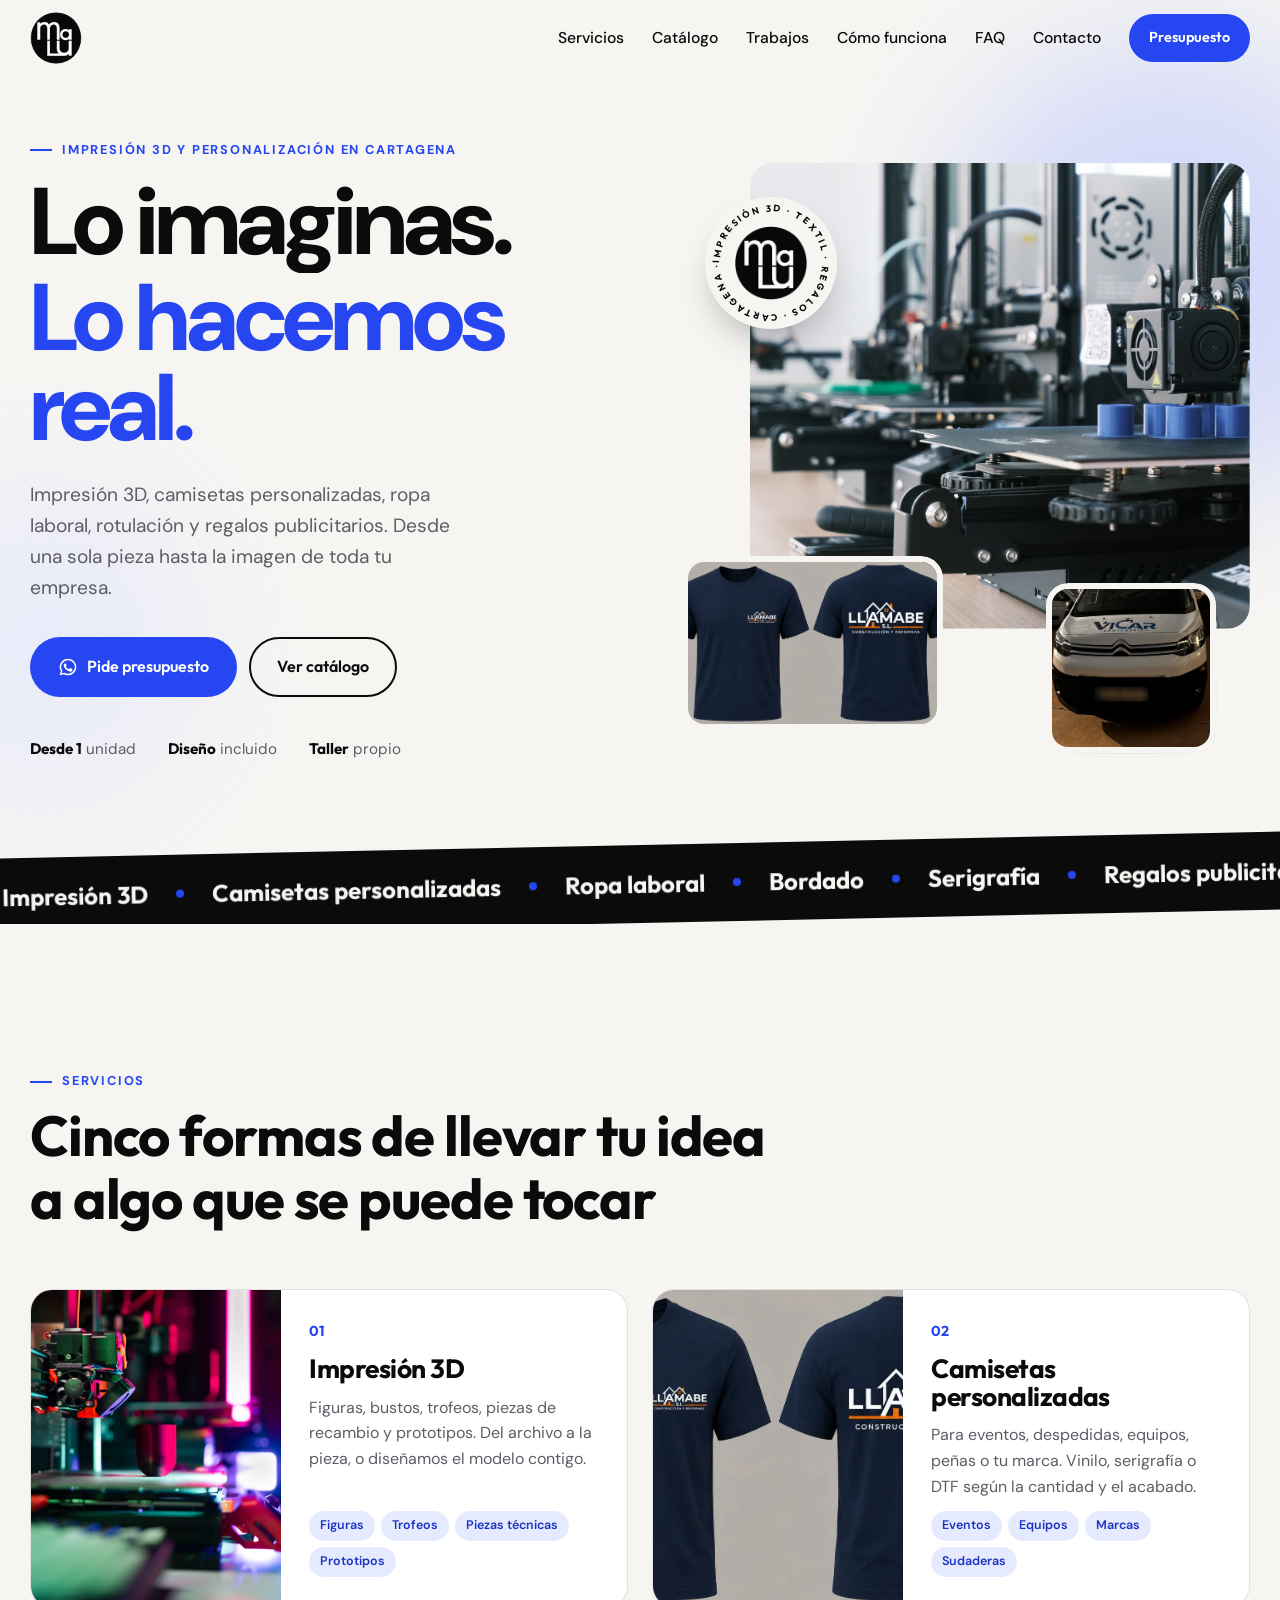
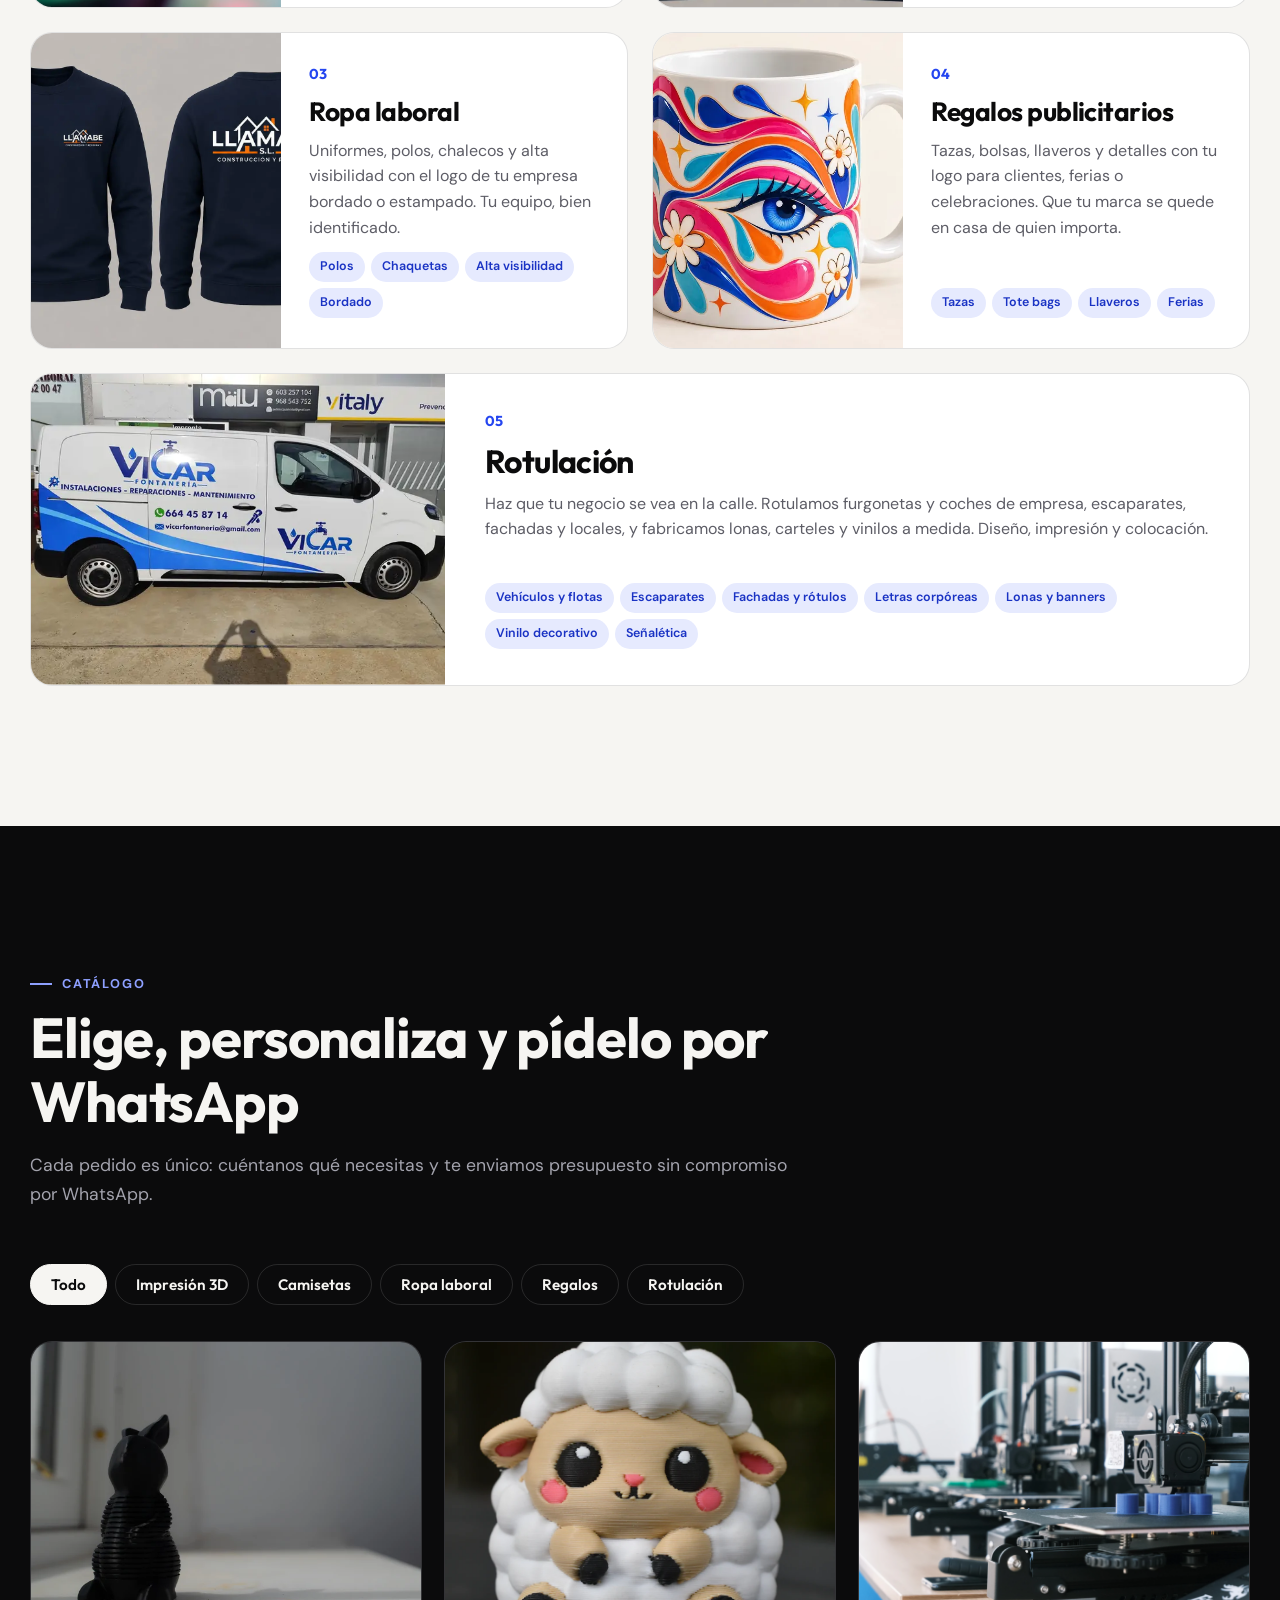
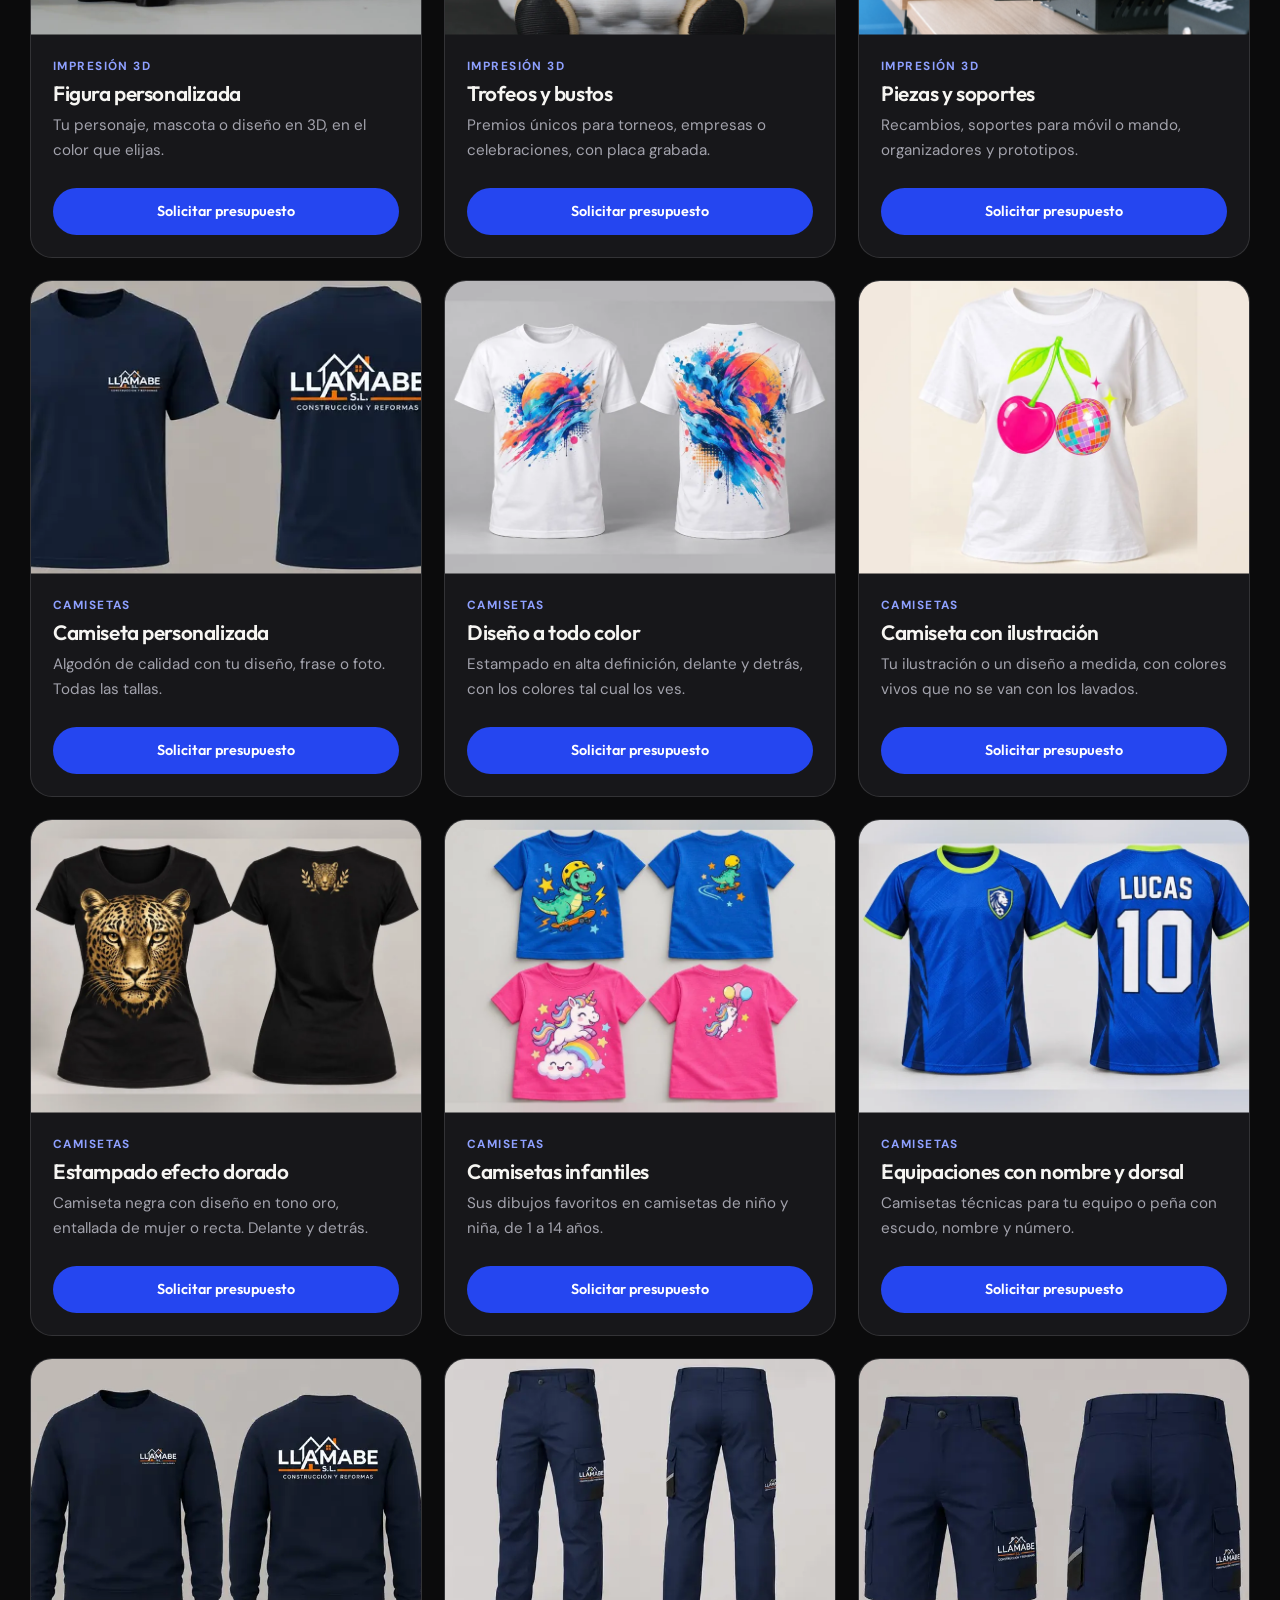
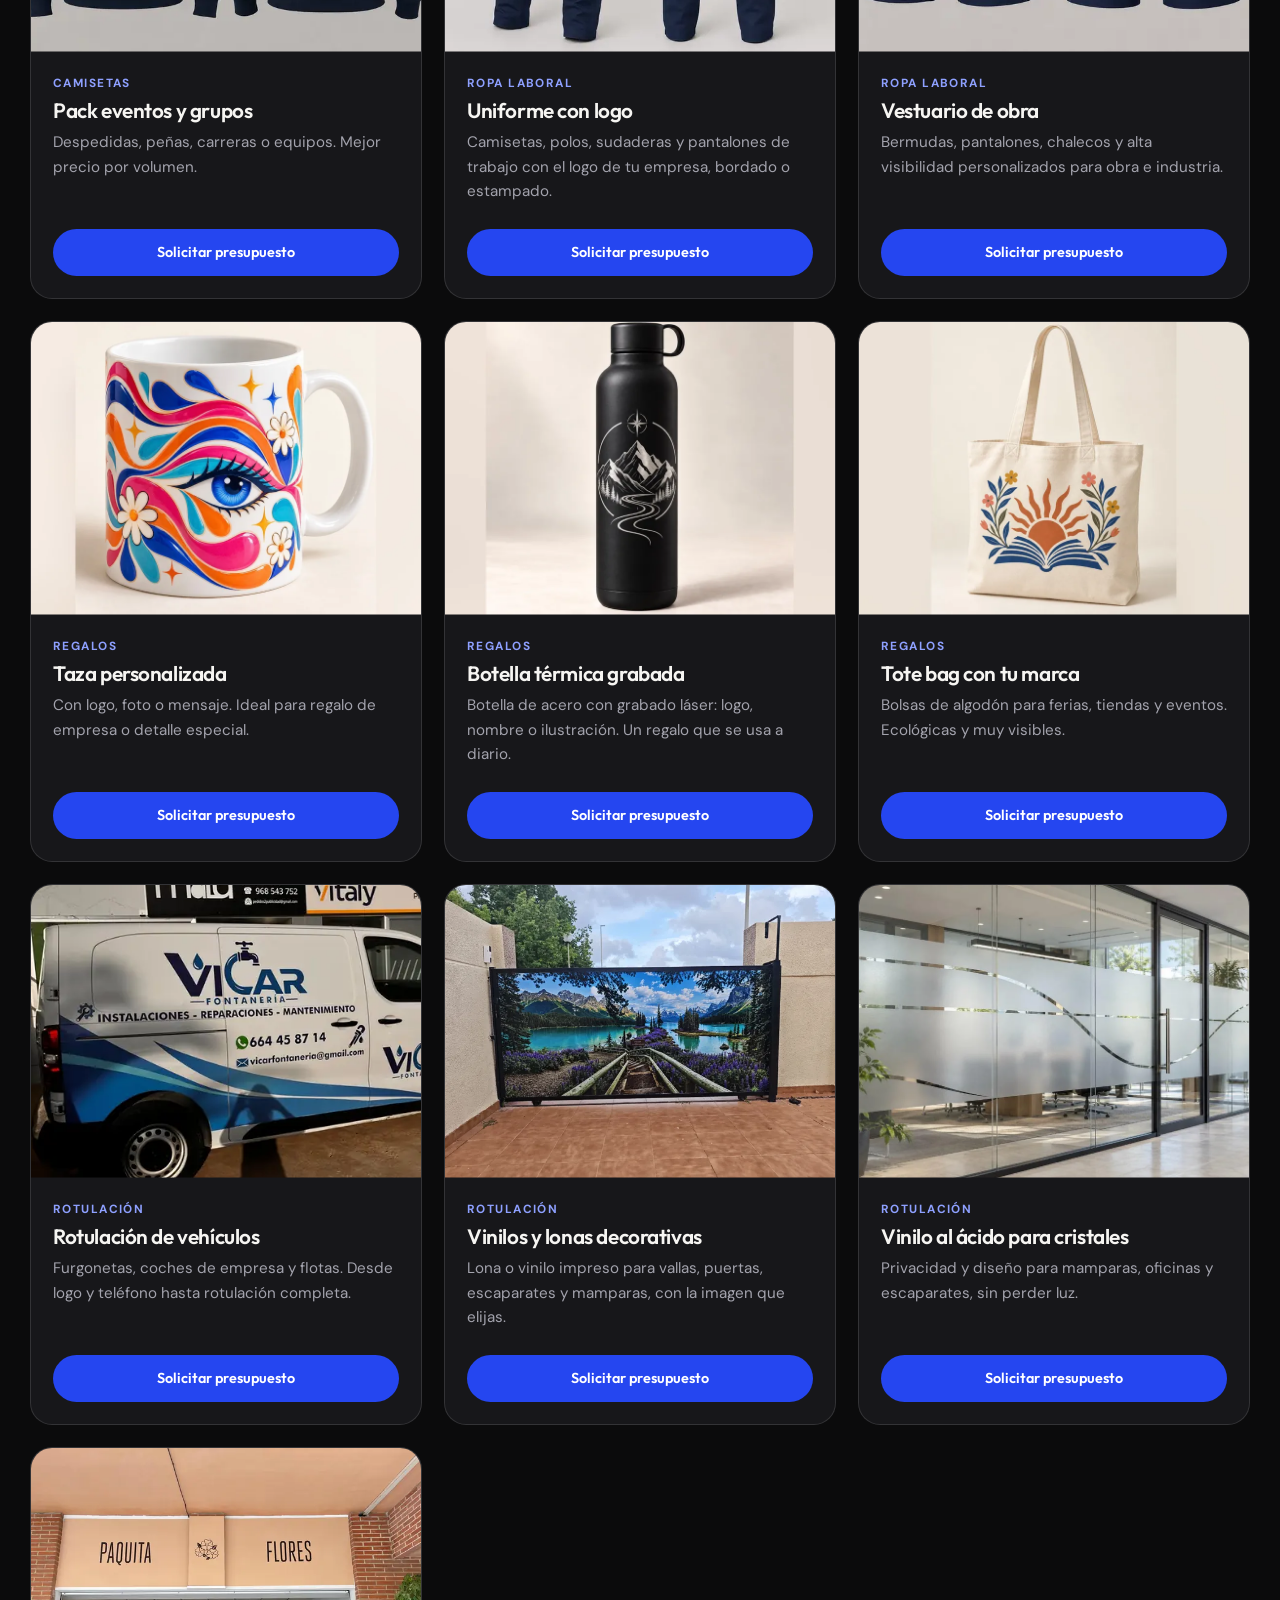
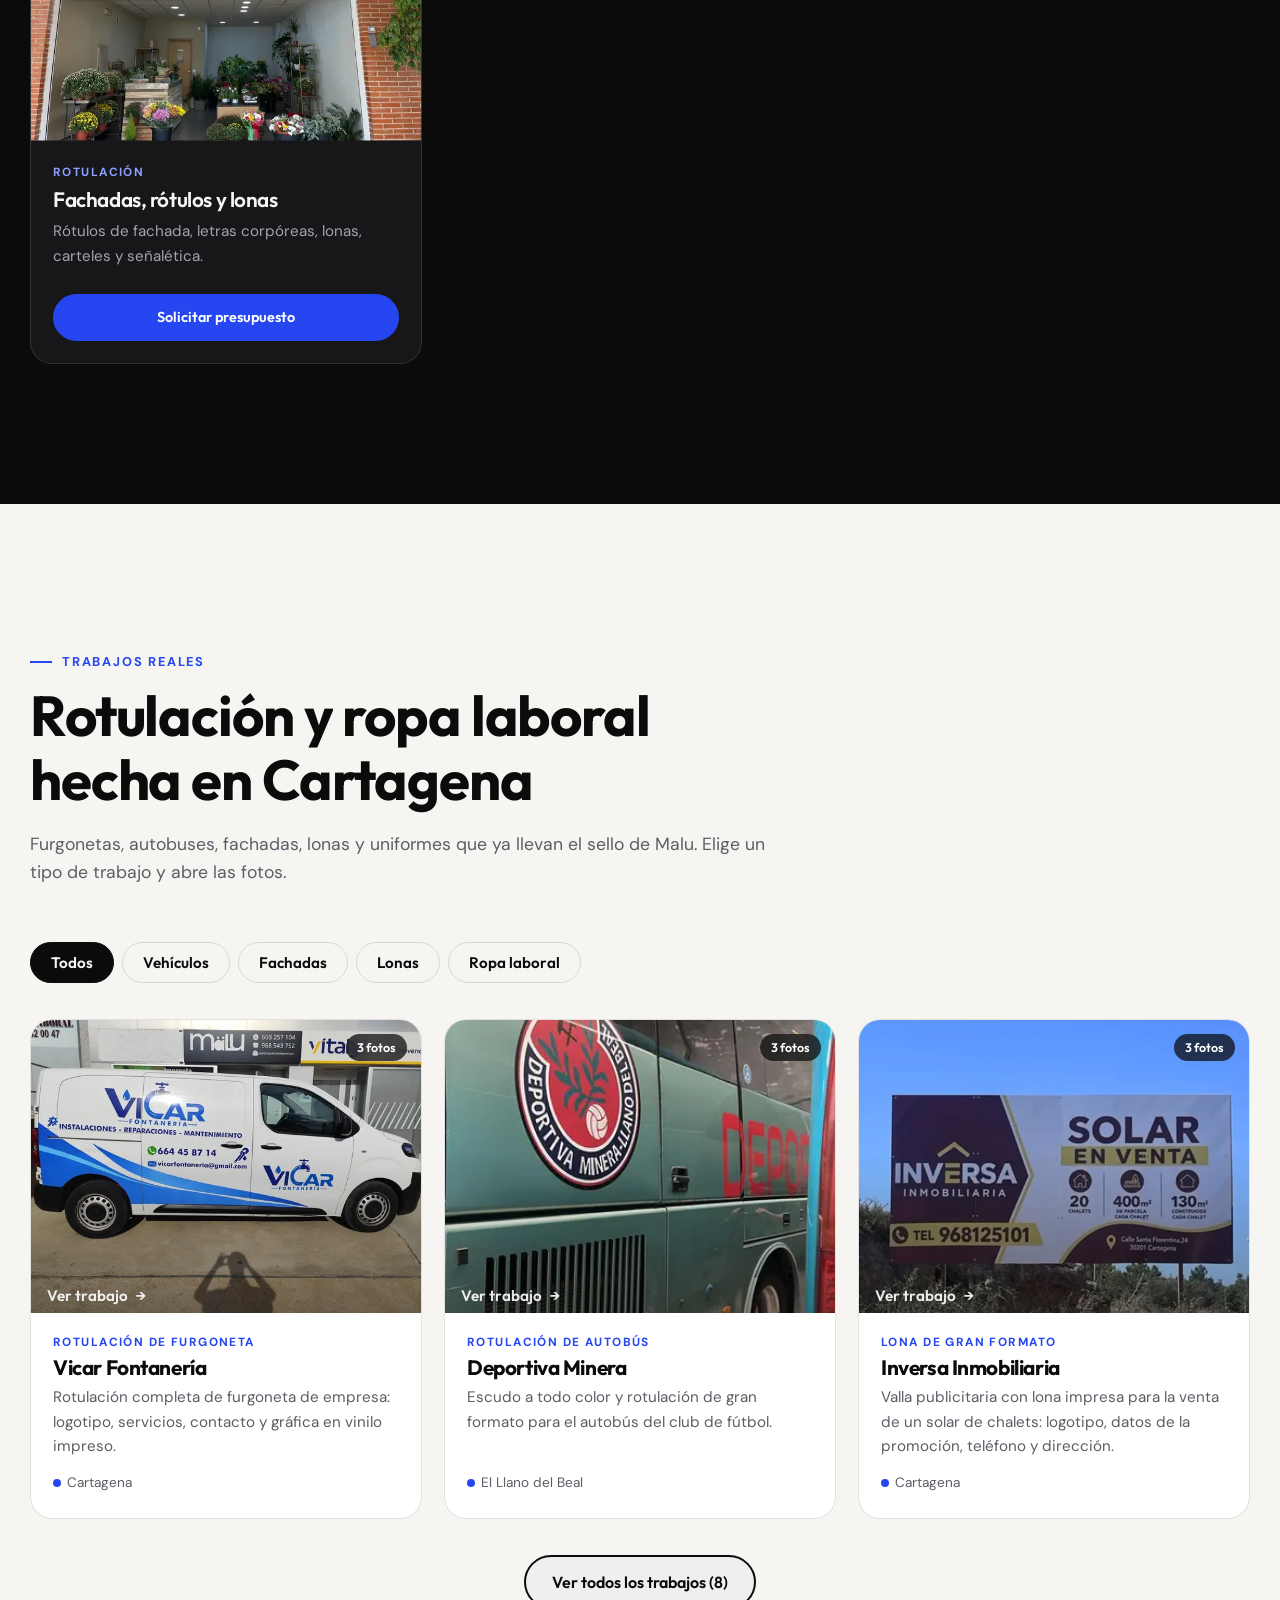
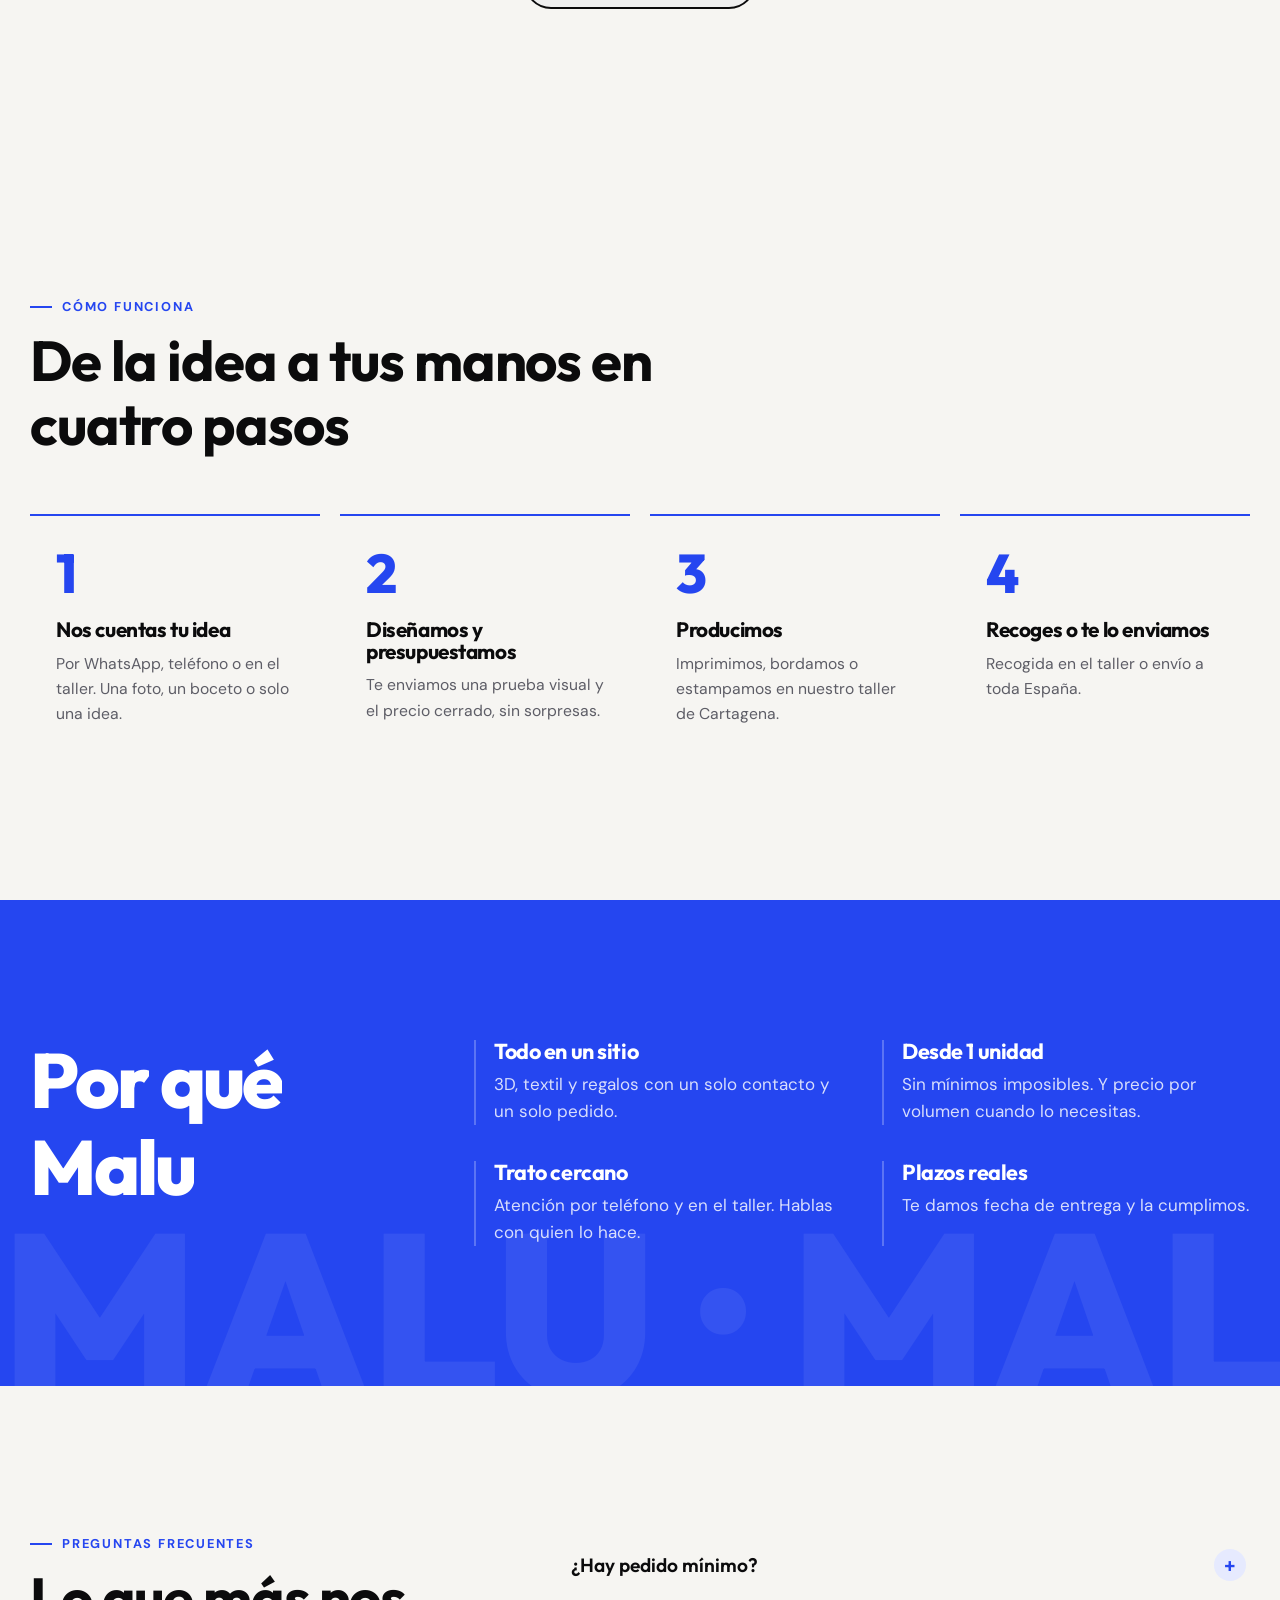
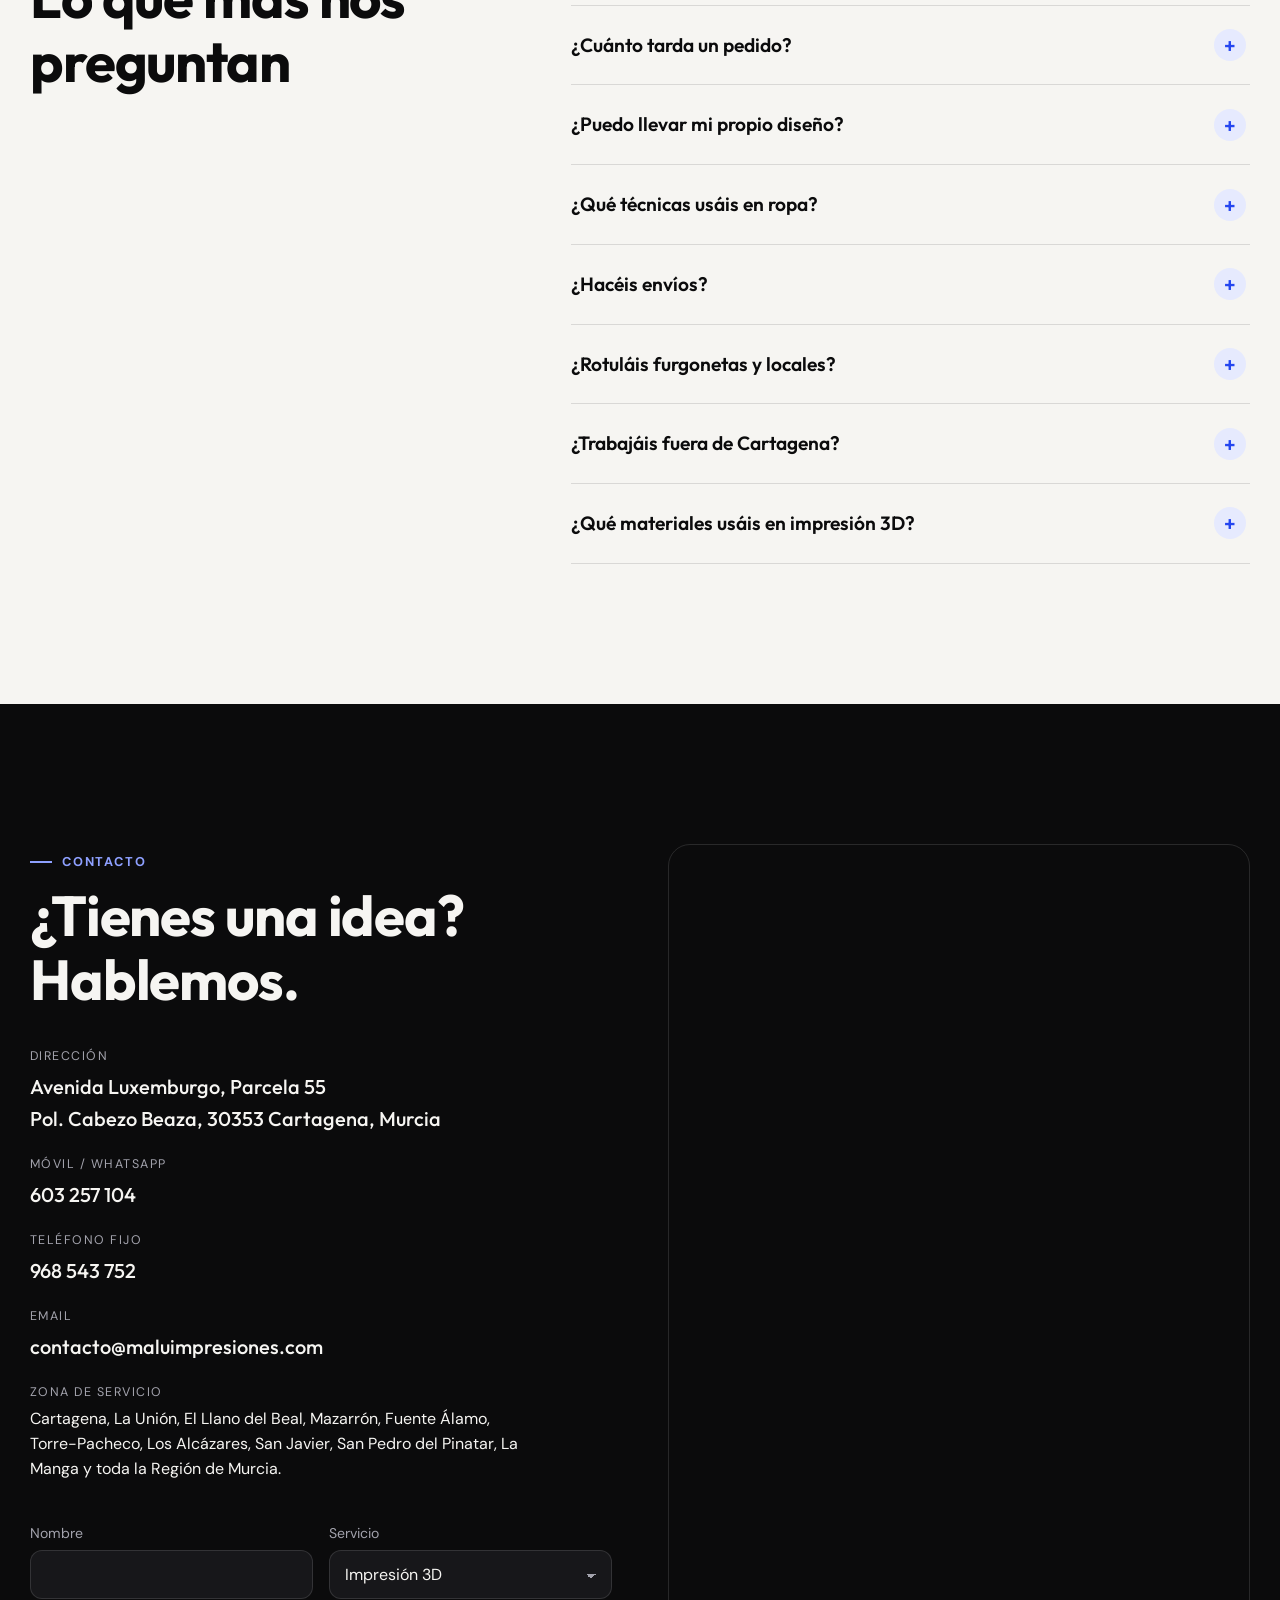
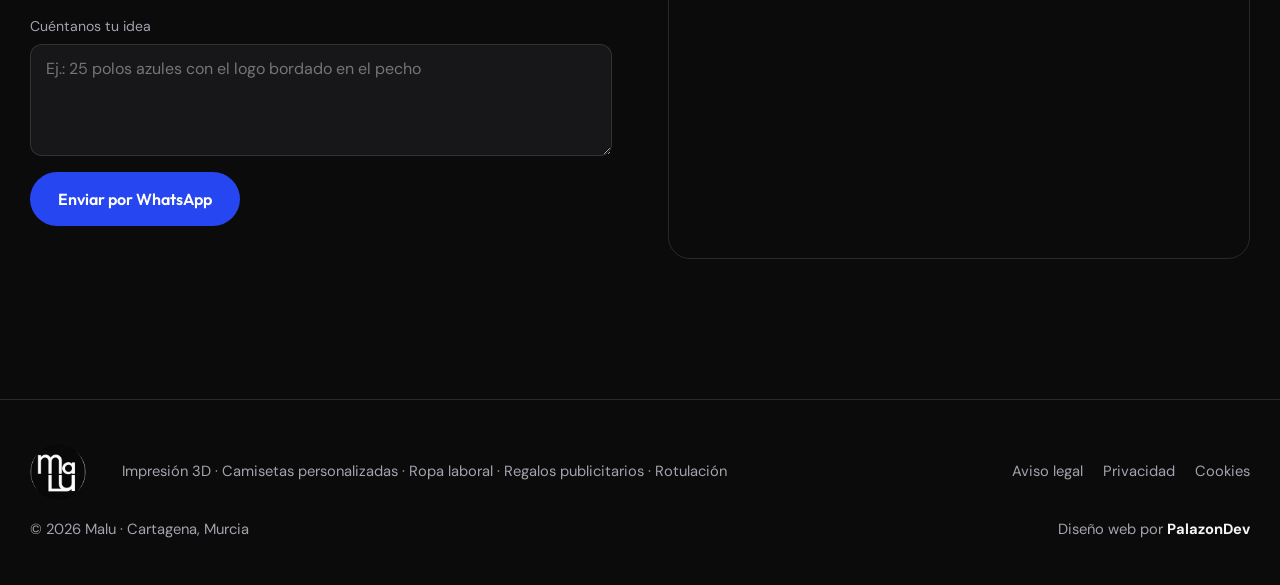
==== commit 4d324491: "Catálogo: nuevas fotos de camisetas, regalos y vinilo de mampara en su categoría" ====
--- a/index.html
+++ b/index.html
@@ -398,7 +398,7 @@
           </article>
 
           <article class="service reveal">
-            <div class="service__img"><div class="img-brand" role="img" aria-label="Regalos con tu marca"><img src="assets/logo-malu-160.webp" alt="" width="80" height="80" loading="lazy"><strong>Regalos con tu marca</strong><span>Tazas · Tote bags · Llaveros</span></div></div>
+            <div class="service__img"><img src="assets/catalogo/taza-personalizada.webp" alt="Taza personalizada con diseño a todo color" loading="lazy" width="800" height="600"></div>
             <div class="service__body">
               <span class="service__num">04</span>
               <h3>Regalos publicitarios</h3>
@@ -480,6 +480,56 @@
           </article>
 
           <article class="product" data-cat="camisetas">
+            <div class="product__img"><img src="assets/catalogo/camiseta-personalizada-diseno-color.webp" alt="Camiseta blanca con diseño abstracto a todo color, delante y detrás" loading="lazy" width="800" height="600"></div>
+            <div class="product__body">
+              <span class="product__cat">Camisetas</span>
+              <h3>Diseño a todo color</h3>
+              <p>Estampado en alta definición, delante y detrás, con los colores tal cual los ves.</p>
+              <div class="product__foot"><a class="btn btn--sm btn--accent btn--block" data-wa="Camiseta con diseño a todo color" href="#">Solicitar presupuesto</a></div>
+            </div>
+          </article>
+
+          <article class="product" data-cat="camisetas">
+            <div class="product__img"><img src="assets/catalogo/camiseta-ilustracion-cereza.webp" alt="Camiseta blanca con ilustración de cerezas en rosa neón y bola de discoteca" loading="lazy" width="800" height="600"></div>
+            <div class="product__body">
+              <span class="product__cat">Camisetas</span>
+              <h3>Camiseta con ilustración</h3>
+              <p>Tu ilustración o un diseño a medida, con colores vivos que no se van con los lavados.</p>
+              <div class="product__foot"><a class="btn btn--sm btn--accent btn--block" data-wa="Camiseta con ilustración" href="#">Solicitar presupuesto</a></div>
+            </div>
+          </article>
+
+          <article class="product" data-cat="camisetas">
+            <div class="product__img"><img src="assets/catalogo/camiseta-mujer-estampado-dorado.webp" alt="Camiseta negra de mujer con cabeza de leopardo en dorado, delante y detrás" loading="lazy" width="800" height="600"></div>
+            <div class="product__body">
+              <span class="product__cat">Camisetas</span>
+              <h3>Estampado efecto dorado</h3>
+              <p>Camiseta negra con diseño en tono oro, entallada de mujer o recta. Delante y detrás.</p>
+              <div class="product__foot"><a class="btn btn--sm btn--accent btn--block" data-wa="Camiseta con estampado dorado" href="#">Solicitar presupuesto</a></div>
+            </div>
+          </article>
+
+          <article class="product" data-cat="camisetas">
+            <div class="product__img"><img src="assets/catalogo/camisetas-infantiles-personalizadas.webp" alt="Camisetas infantiles personalizadas: dinosaurio en azul y unicornio en rosa" loading="lazy" width="800" height="600"></div>
+            <div class="product__body">
+              <span class="product__cat">Camisetas</span>
+              <h3>Camisetas infantiles</h3>
+              <p>Sus dibujos favoritos en camisetas de niño y niña, de 1 a 14 años.</p>
+              <div class="product__foot"><a class="btn btn--sm btn--accent btn--block" data-wa="Camiseta infantil personalizada" href="#">Solicitar presupuesto</a></div>
+            </div>
+          </article>
+
+          <article class="product" data-cat="camisetas">
+            <div class="product__img"><img src="assets/catalogo/camiseta-futbol-nombre-dorsal.webp" alt="Camiseta de fútbol azul con escudo, nombre y dorsal personalizados" loading="lazy" width="800" height="600"></div>
+            <div class="product__body">
+              <span class="product__cat">Camisetas</span>
+              <h3>Equipaciones con nombre y dorsal</h3>
+              <p>Camisetas técnicas para tu equipo o peña con escudo, nombre y número.</p>
+              <div class="product__foot"><a class="btn btn--sm btn--accent btn--block" data-wa="Equipación deportiva con nombre y dorsal" href="#">Solicitar presupuesto</a></div>
+            </div>
+          </article>
+
+          <article class="product" data-cat="camisetas">
             <div class="product__img"><img src="assets/trabajos/ropa-laboral-personalizada-llamabe-sudadera-thumb.webp" alt="Sudadera personalizada con logotipo para grupo o equipo" loading="lazy" width="640" height="446"></div>
             <div class="product__body">
               <span class="product__cat">Camisetas</span>
@@ -510,7 +560,7 @@
           </article>
 
           <article class="product" data-cat="regalos">
-            <div class="product__img"><div class="img-brand" role="img" aria-label="Taza personalizada"><img src="assets/logo-malu-160.webp" alt="" width="80" height="80" loading="lazy"><strong>Taza personalizada</strong><span>Logo · Foto · Mensaje</span></div></div>
+            <div class="product__img"><img src="assets/catalogo/taza-personalizada.webp" alt="Taza de cerámica blanca personalizada con ilustración a todo color" loading="lazy" width="800" height="600"></div>
             <div class="product__body">
               <span class="product__cat">Regalos</span>
               <h3>Taza personalizada</h3>
@@ -520,7 +570,17 @@
           </article>
 
           <article class="product" data-cat="regalos">
-            <div class="product__img"><div class="img-brand" role="img" aria-label="Tote bag con tu marca"><img src="assets/logo-malu-160.webp" alt="" width="80" height="80" loading="lazy"><strong>Tote bag con tu marca</strong><span>Ferias · Tiendas · Eventos</span></div></div>
+            <div class="product__img"><img src="assets/catalogo/botella-termica-grabada.webp" alt="Botella térmica negra con grabado de montañas y río" loading="lazy" width="800" height="600"></div>
+            <div class="product__body">
+              <span class="product__cat">Regalos</span>
+              <h3>Botella térmica grabada</h3>
+              <p>Botella de acero con grabado láser: logo, nombre o ilustración. Un regalo que se usa a diario.</p>
+              <div class="product__foot"><a class="btn btn--sm btn--accent btn--block" data-wa="Botella térmica grabada" href="#">Solicitar presupuesto</a></div>
+            </div>
+          </article>
+
+          <article class="product" data-cat="regalos">
+            <div class="product__img"><img src="assets/catalogo/tote-bag-personalizada.webp" alt="Tote bag de algodón natural estampada con un diseño de sol, libro y flores" loading="lazy" width="800" height="600"></div>
             <div class="product__body">
               <span class="product__cat">Regalos</span>
               <h3>Tote bag con tu marca</h3>
@@ -546,6 +606,16 @@
               <h3>Vinilos y lonas decorativas</h3>
               <p>Lona o vinilo impreso para vallas, puertas, escaparates y mamparas, con la imagen que elijas.</p>
               <div class="product__foot"><a class="btn btn--sm btn--accent btn--block" data-wa="Vinilo / lona decorativa" href="#">Solicitar presupuesto</a></div>
+            </div>
+          </article>
+
+          <article class="product" data-cat="rotulacion">
+            <div class="product__img"><img src="assets/catalogo/vinilo-mampara-cristal-oficina.webp" alt="Mamparas de cristal de oficina con vinilo al ácido decorativo" loading="lazy" width="800" height="600"></div>
+            <div class="product__body">
+              <span class="product__cat">Rotulación</span>
+              <h3>Vinilo al ácido para cristales</h3>
+              <p>Privacidad y diseño para mamparas, oficinas y escaparates, sin perder luz.</p>
+              <div class="product__foot"><a class="btn btn--sm btn--accent btn--block" data-wa="Vinilo al ácido para cristales" href="#">Solicitar presupuesto</a></div>
             </div>
           </article>
 
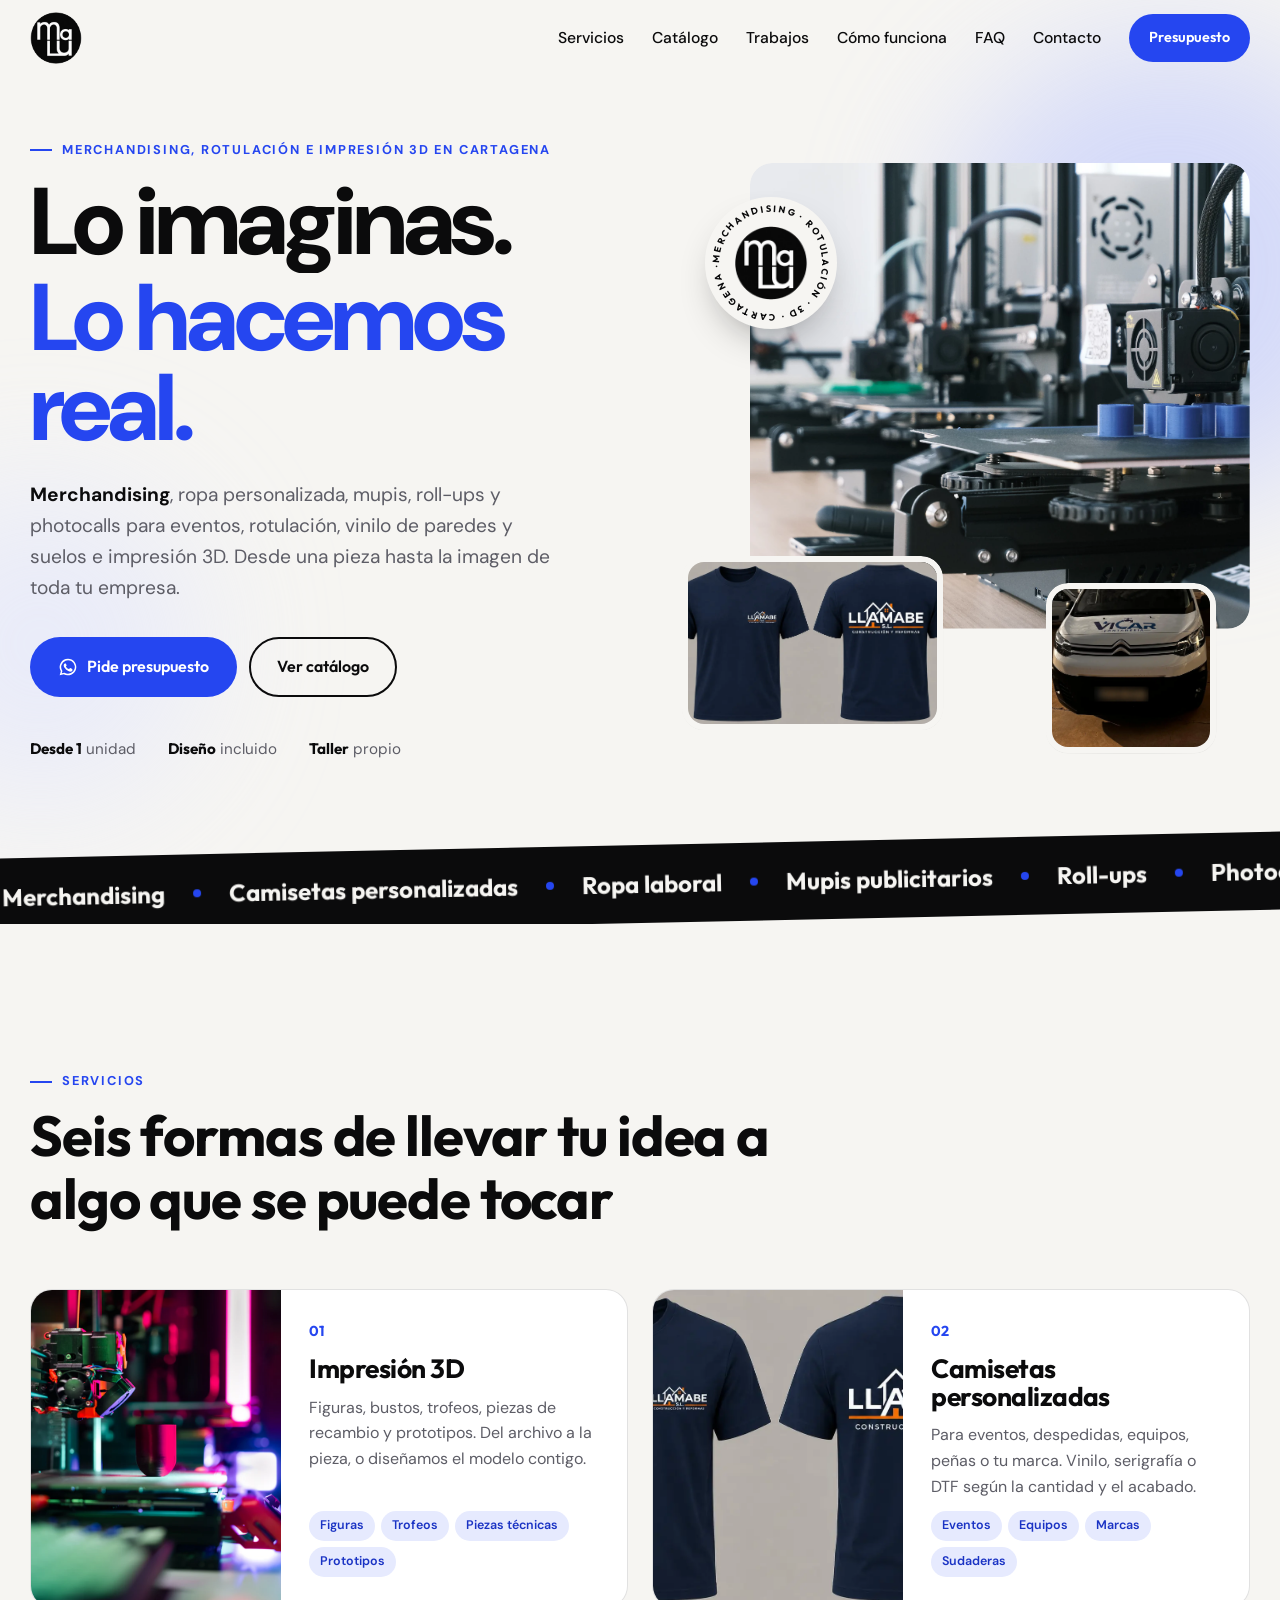
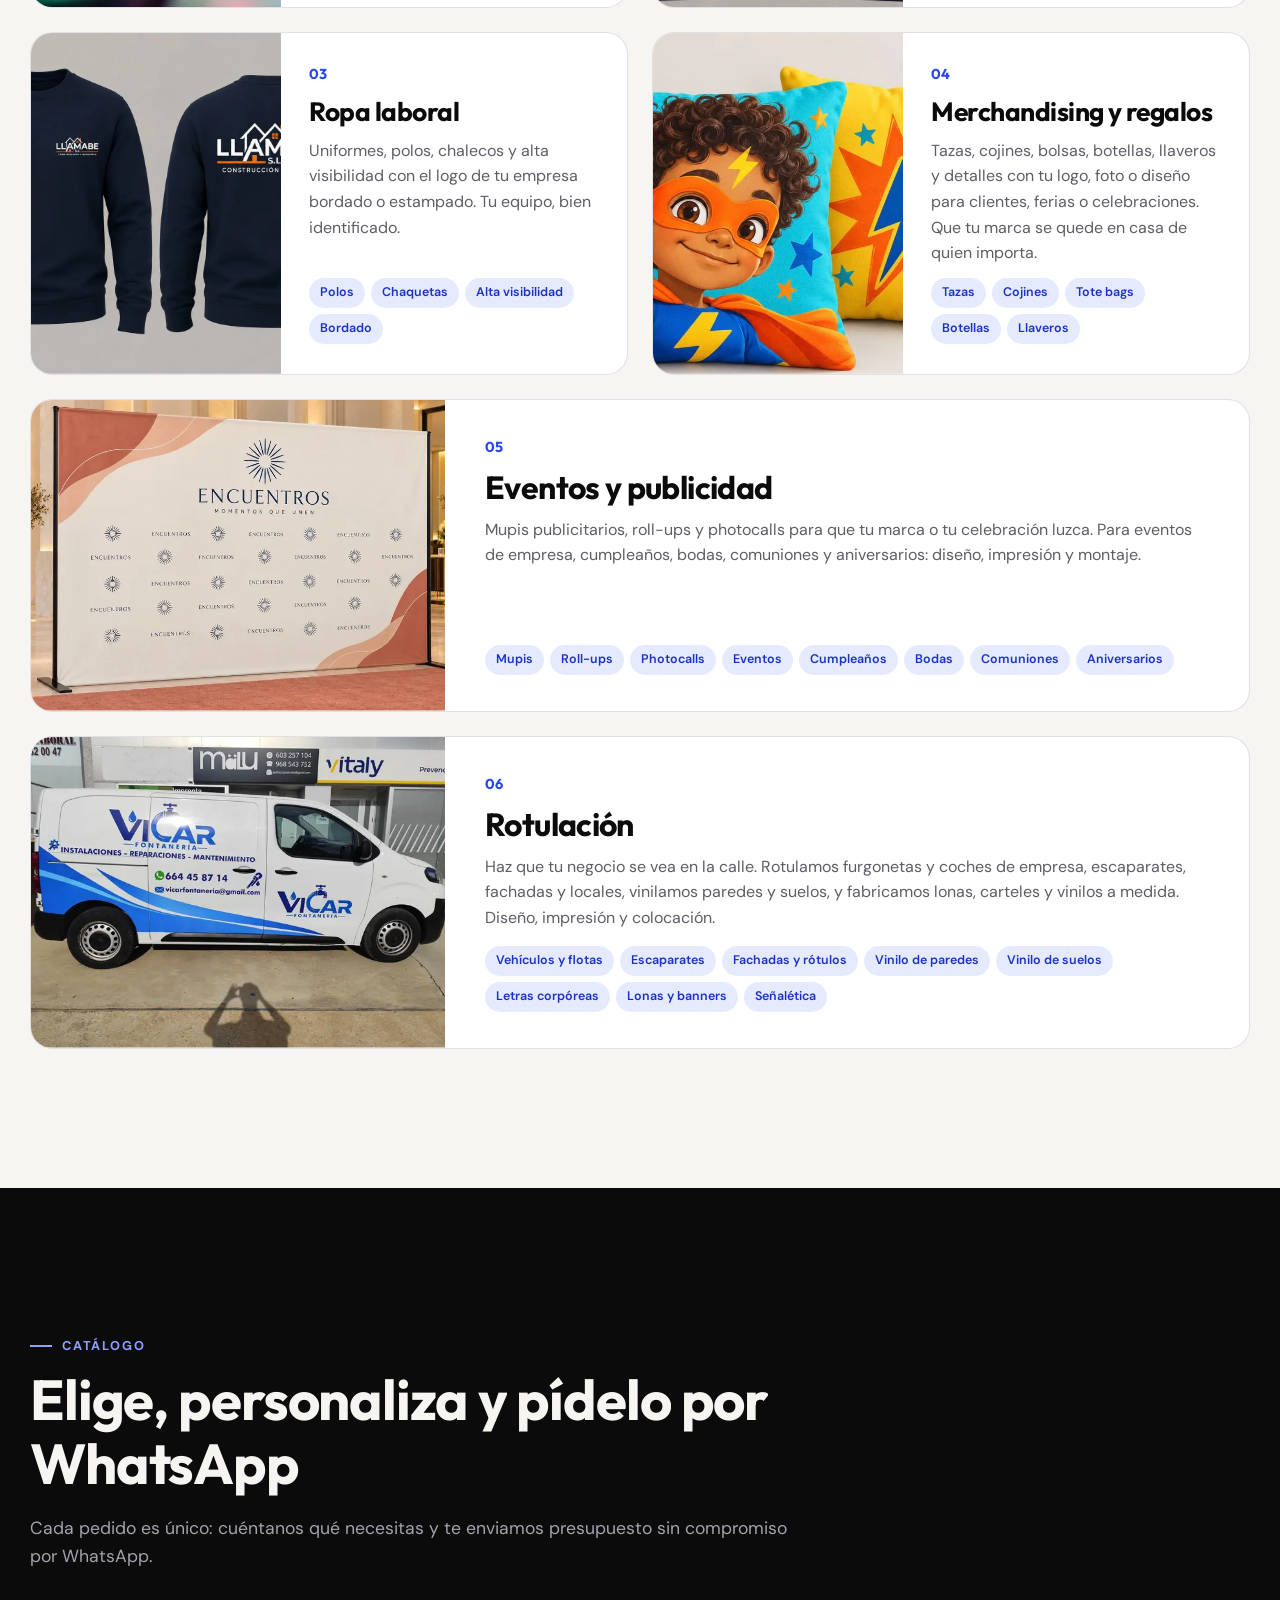
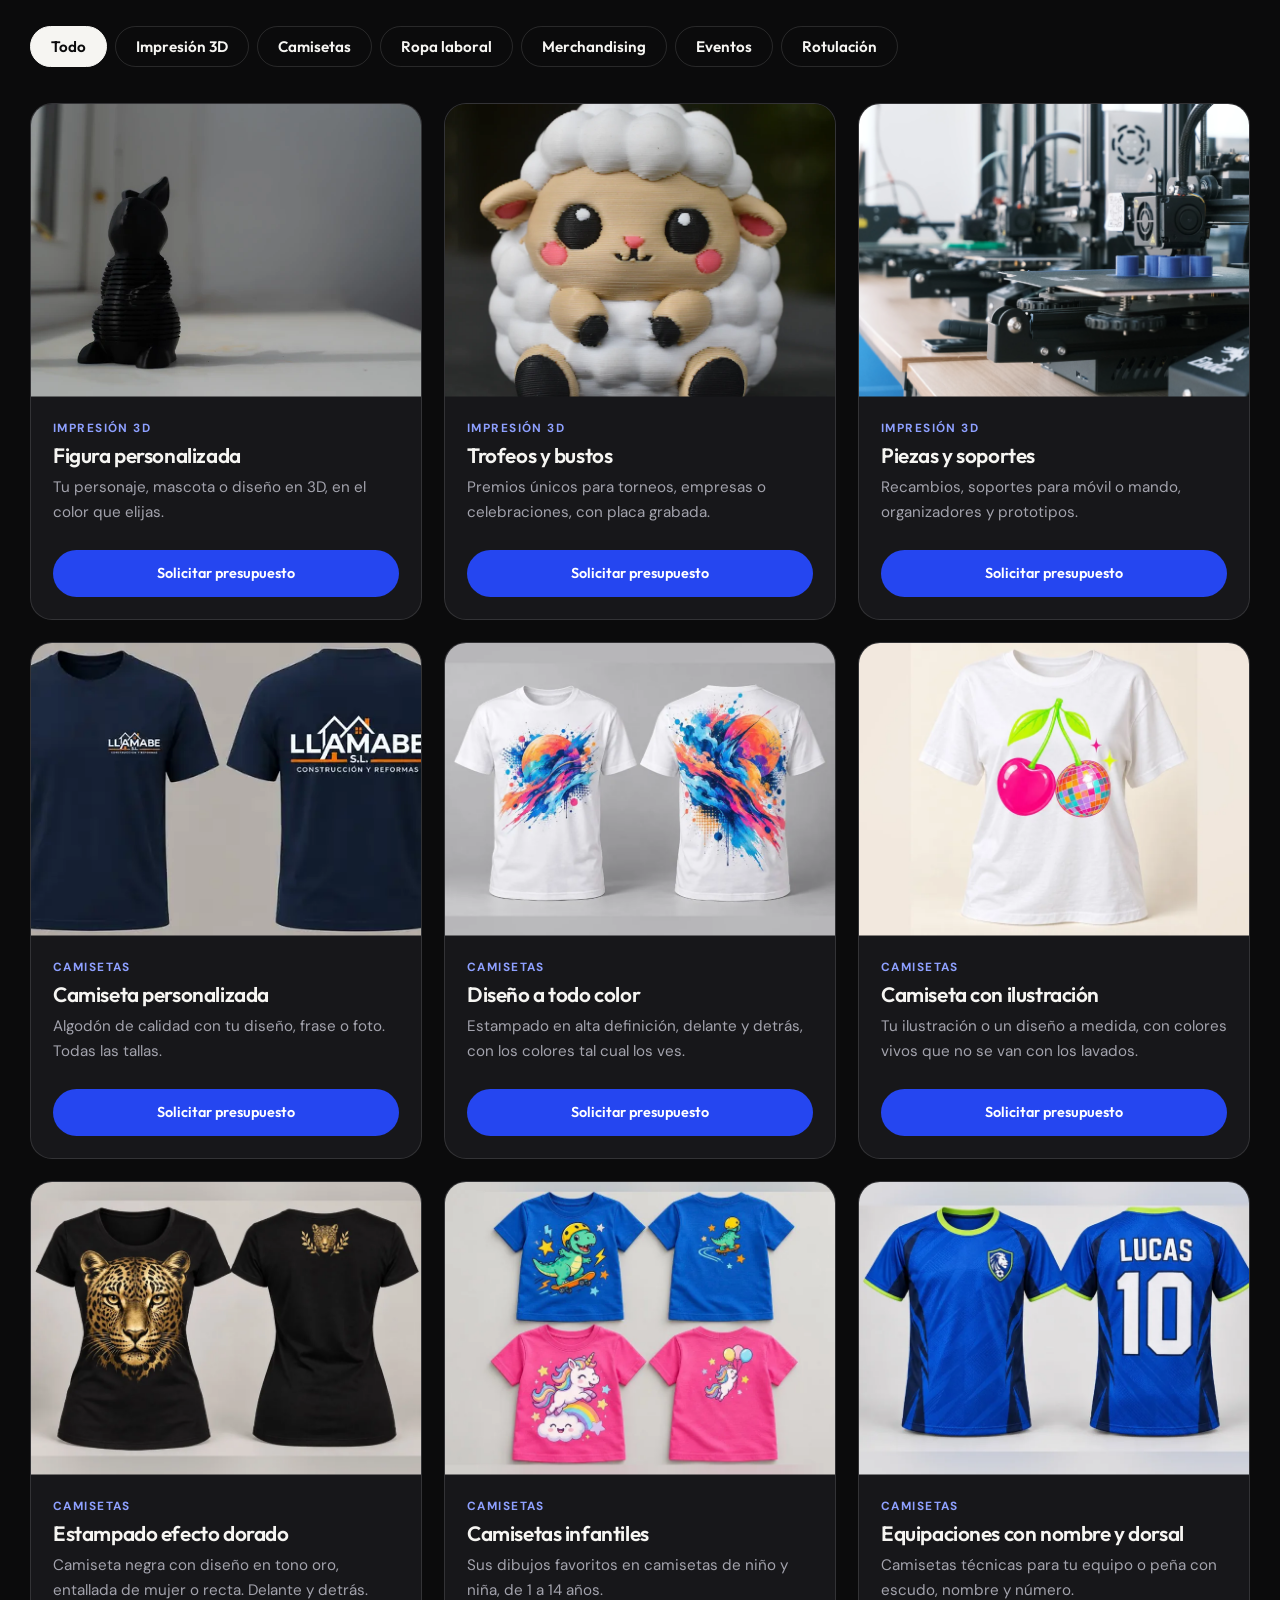
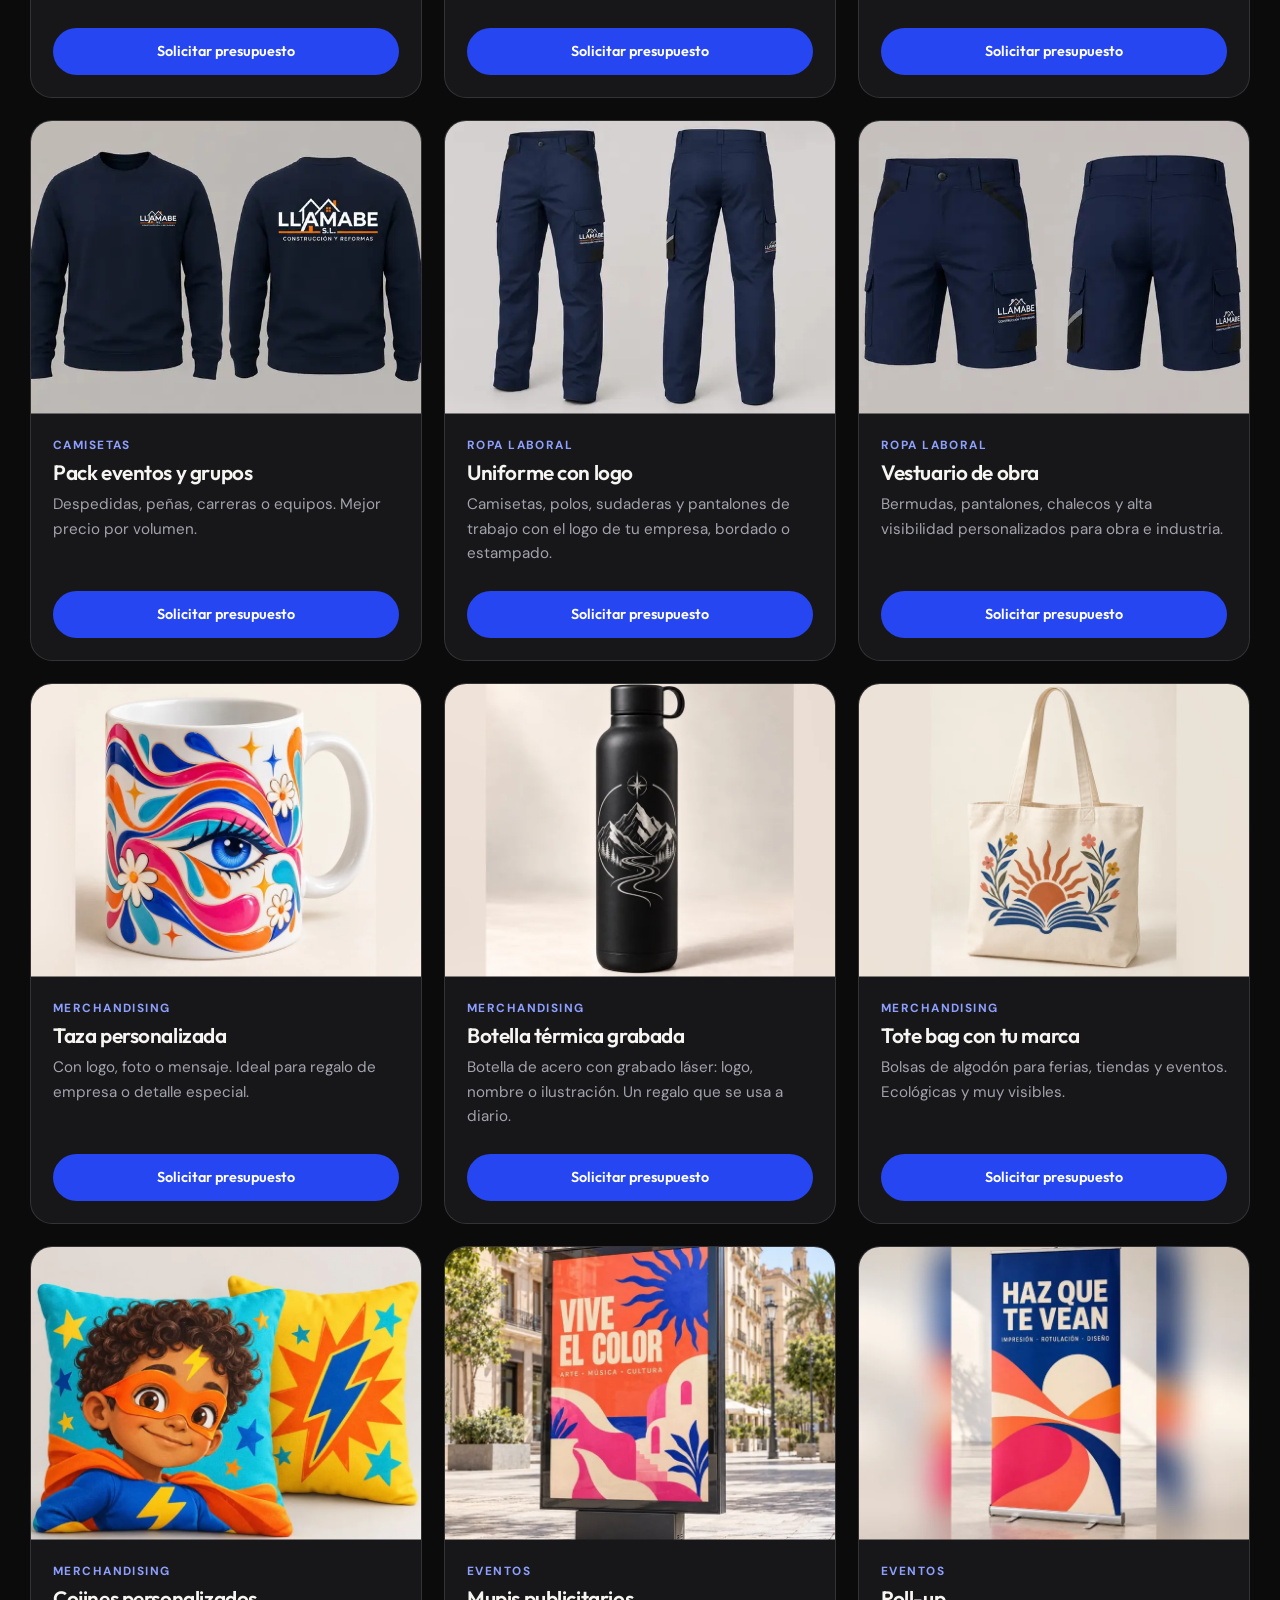
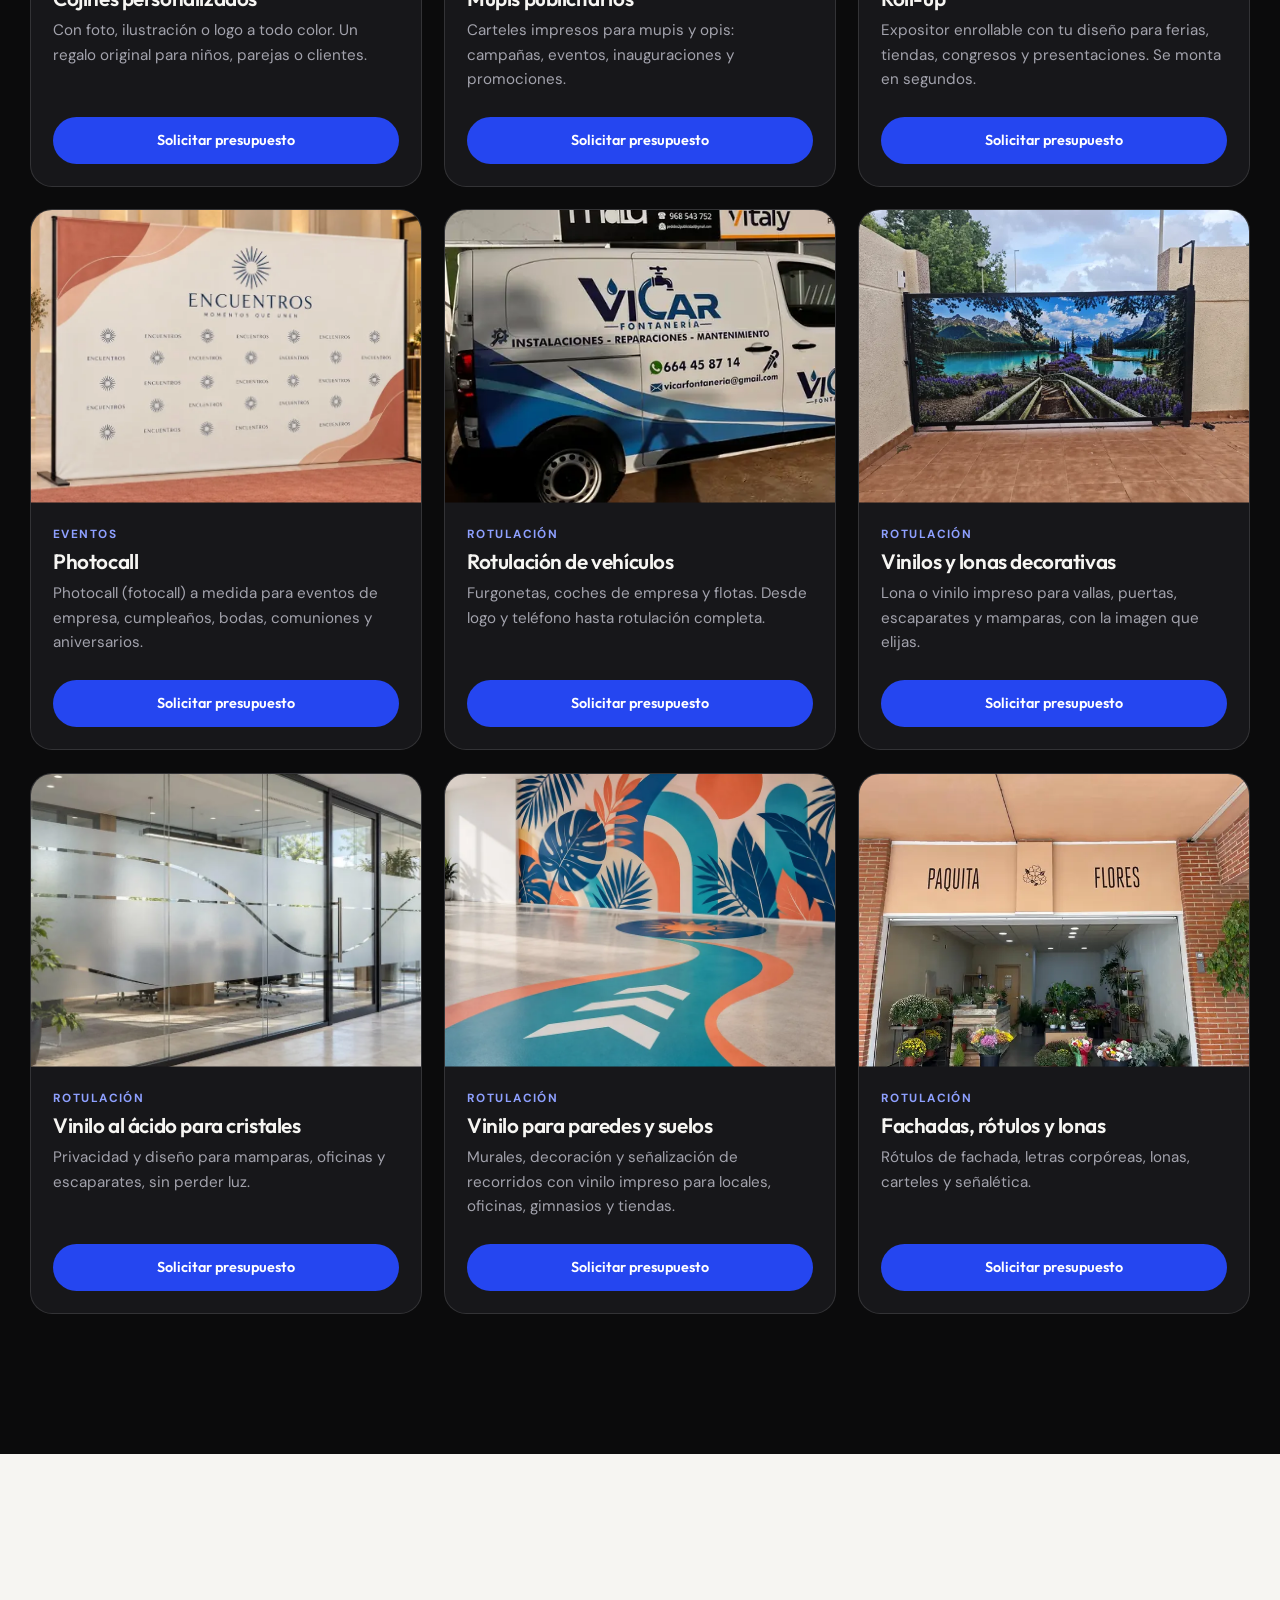
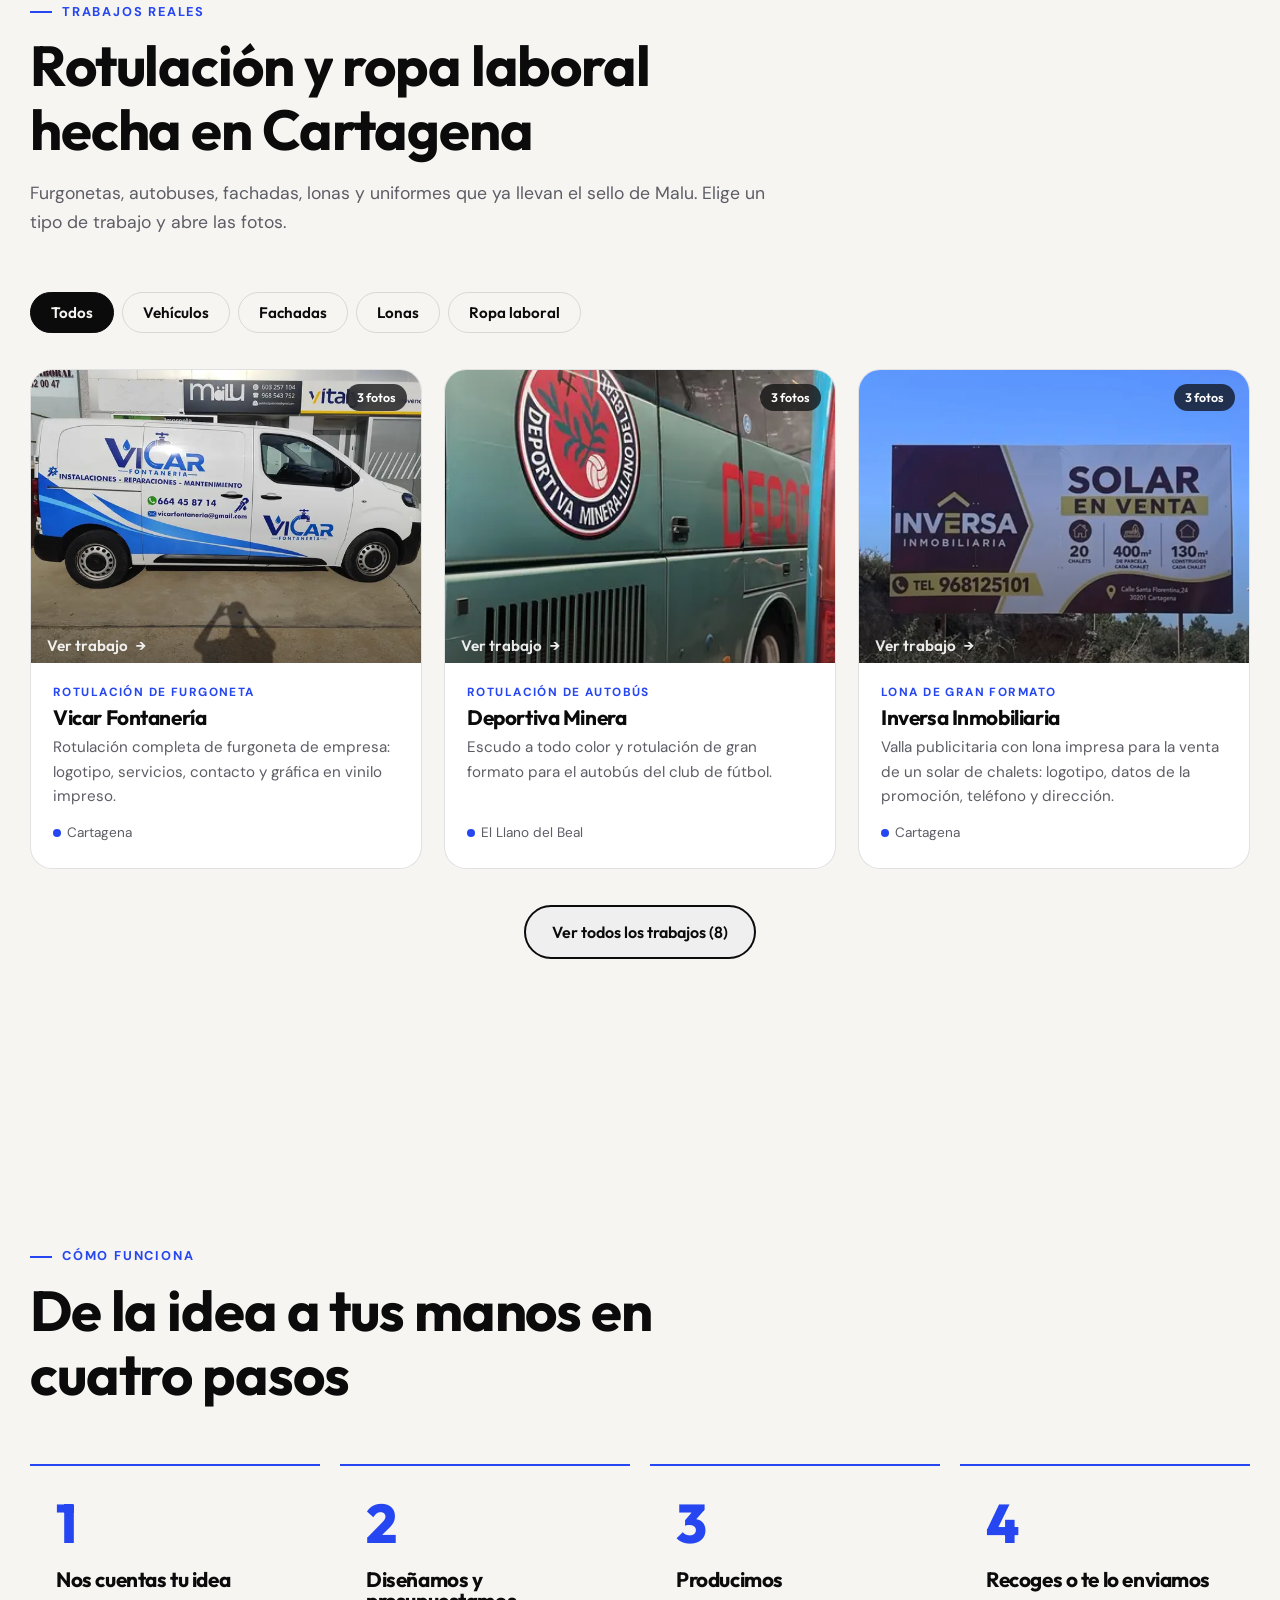
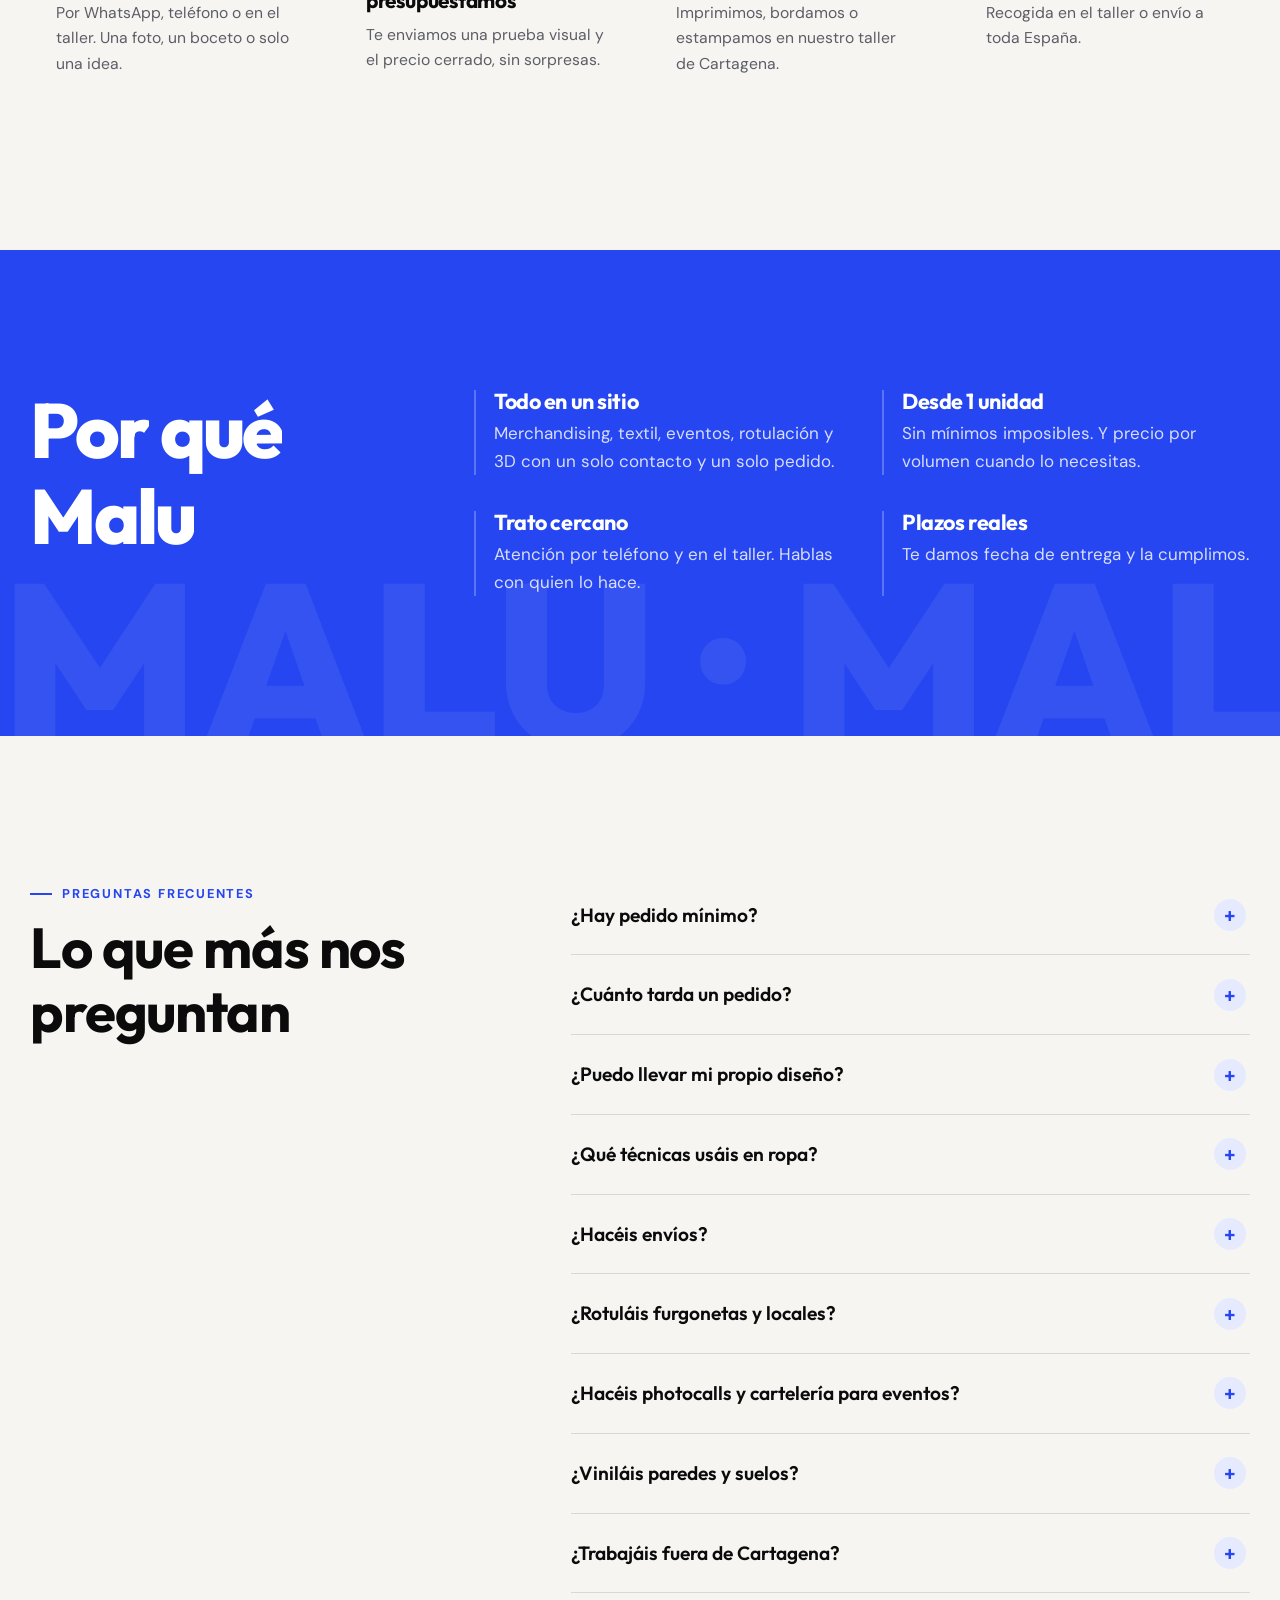
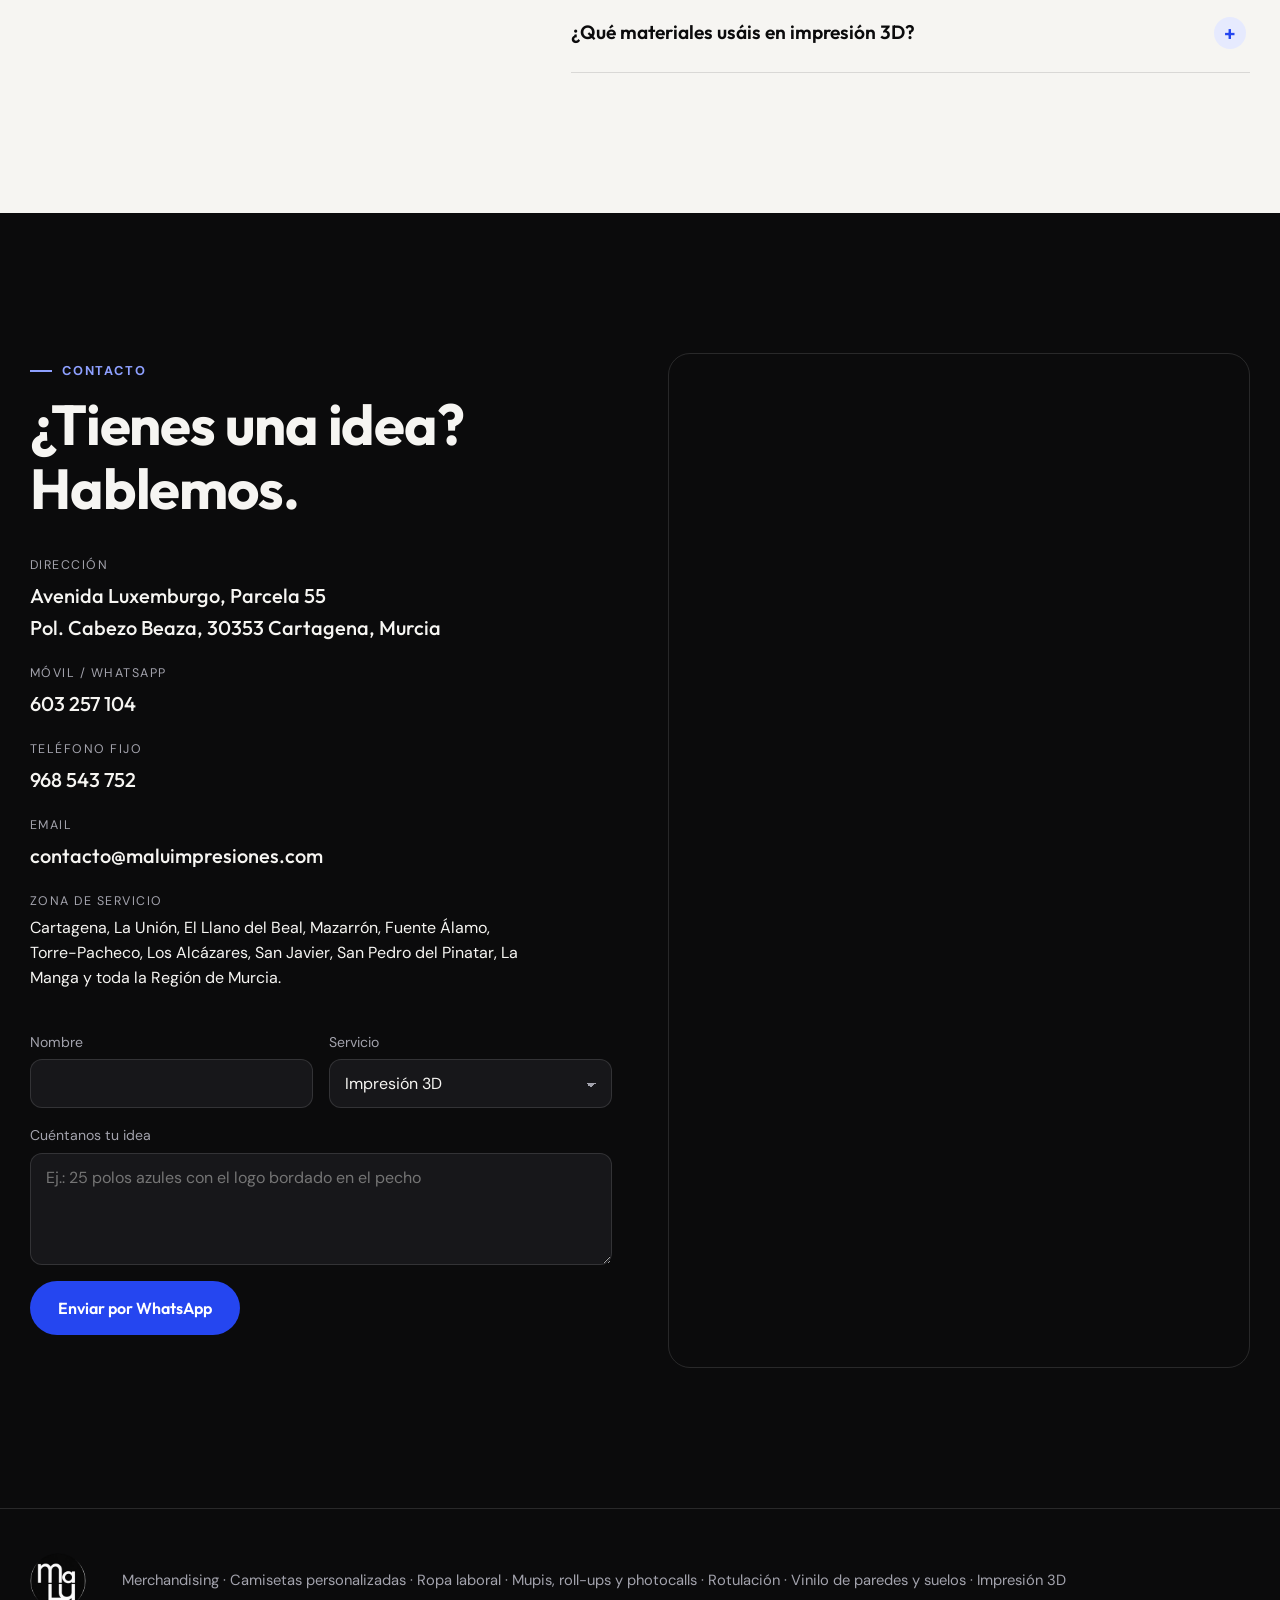
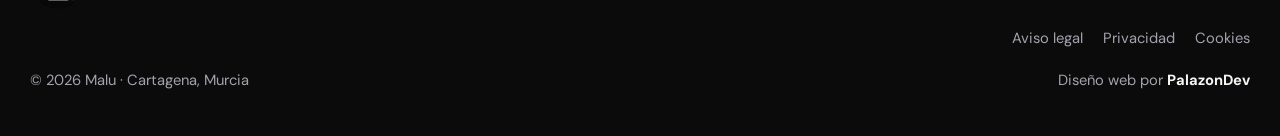
==== commit c57ef6ed: "Merchandising en portada; nuevos servicios: mupis, roll-up, photocall para eventos y vinilo de pared" ====
--- a/index.html
+++ b/index.html
@@ -3,8 +3,8 @@
 <head>
   <meta charset="UTF-8">
   <meta name="viewport" content="width=device-width, initial-scale=1.0">
-  <title>Impresión 3D, Camisetas y Rotulación en Cartagena | Malu</title>
-  <meta name="description" content="Impresión 3D, camisetas personalizadas, ropa laboral, rotulación de vehículos y escaparates y regalos publicitarios en Cartagena (Murcia). Diseño incluido. Pide presupuesto.">
+  <title>Merchandising, Rotulación, Photocall e Impresión 3D en Cartagena | Malu</title>
+  <meta name="description" content="Merchandising, camisetas y ropa laboral personalizada, mupis, roll-ups y photocalls para eventos, bodas y comuniones, rotulación y vinilado de paredes y suelos, e impresión 3D en Cartagena (Murcia). Diseño incluido.">
   <meta name="robots" content="index, follow, max-image-preview:large">
   <link rel="canonical" href="https://www.maluimpresiones.com/">
   <link rel="alternate" hreflang="es-ES" href="https://www.maluimpresiones.com/">
@@ -17,16 +17,16 @@
   <meta property="og:type" content="website">
   <meta property="og:locale" content="es_ES">
   <meta property="og:site_name" content="Malu">
-  <meta property="og:title" content="Impresión 3D, Camisetas y Rotulación en Cartagena | Malu">
-  <meta property="og:description" content="Impresión 3D, camisetas personalizadas, ropa laboral, rotulación y regalos publicitarios en Cartagena.">
+  <meta property="og:title" content="Merchandising, Rotulación, Photocall e Impresión 3D en Cartagena | Malu">
+  <meta property="og:description" content="Merchandising, camisetas y ropa laboral, mupis, roll-ups y photocalls para eventos, rotulación, vinilos de paredes y suelos e impresión 3D en Cartagena.">
   <meta property="og:url" content="https://www.maluimpresiones.com/">
   <meta property="og:image" content="https://www.maluimpresiones.com/assets/og-malu.jpg">
   <meta property="og:image:width" content="1200">
   <meta property="og:image:height" content="630">
-  <meta property="og:image:alt" content="Malu, impresión 3D y personalización textil en Cartagena">
+  <meta property="og:image:alt" content="Malu, merchandising, rotulación e impresión 3D en Cartagena">
   <meta name="twitter:card" content="summary_large_image">
-  <meta name="twitter:title" content="Impresión 3D, Camisetas y Rotulación en Cartagena | Malu">
-  <meta name="twitter:description" content="Impresión 3D, camisetas personalizadas, ropa laboral, rotulación y regalos publicitarios.">
+  <meta name="twitter:title" content="Merchandising, Rotulación, Photocall e Impresión 3D en Cartagena | Malu">
+  <meta name="twitter:description" content="Merchandising, ropa personalizada, mupis, roll-ups, photocalls, rotulación, vinilos de paredes y suelos e impresión 3D.">
   <meta name="twitter:image" content="https://www.maluimpresiones.com/assets/og-malu.jpg">
 
   <link rel="icon" type="image/png" sizes="32x32" href="assets/favicon-32.png">
@@ -36,7 +36,7 @@
   <link rel="preconnect" href="https://fonts.gstatic.com" crossorigin>
   <link href="https://fonts.googleapis.com/css2?family=Outfit:wght@400;500;600;700;800&family=DM+Sans:opsz,wght@9..40,400;9..40,500;9..40,700&display=swap" rel="stylesheet">
   <link rel="preload" as="image" href="assets/img/hero-3d.webp">
-  <link rel="stylesheet" href="styles.css?v=20261026160615">
+  <link rel="stylesheet" href="styles.css?v=20261028230000">
 
   <script type="application/ld+json">
   {
@@ -44,7 +44,7 @@
     "@type": "LocalBusiness",
     "@id": "https://www.maluimpresiones.com/#negocio",
     "name": "Malu",
-    "description": "Impresión 3D, camisetas personalizadas, ropa laboral, rotulación de vehículos y locales y regalos publicitarios en Cartagena.",
+    "description": "Merchandising y regalos publicitarios, camisetas y ropa laboral personalizada, mupis, roll-ups y photocalls para eventos, rotulación de vehículos y locales, vinilado de paredes y suelos e impresión 3D en Cartagena.",
     "url": "https://www.maluimpresiones.com/",
     "logo": "https://www.maluimpresiones.com/assets/logo-malu.png",
     "alternateName": "Malu Personalización",
@@ -57,7 +57,10 @@
       "https://www.maluimpresiones.com/assets/trabajos/rotulacion-fachada-floristeria-paquita-flores.webp",
       "https://www.maluimpresiones.com/assets/trabajos/rotulo-fachada-taller-beecar-eurotaller.webp",
       "https://www.maluimpresiones.com/assets/trabajos/lona-gran-formato-safeland-1.webp",
-      "https://www.maluimpresiones.com/assets/trabajos/ropa-laboral-personalizada-llamabe-camiseta.webp"
+      "https://www.maluimpresiones.com/assets/trabajos/ropa-laboral-personalizada-llamabe-camiseta.webp",
+      "https://www.maluimpresiones.com/assets/catalogo/photocall-eventos-bodas-comuniones.webp",
+      "https://www.maluimpresiones.com/assets/catalogo/mupi-publicitario-cartagena.webp",
+      "https://www.maluimpresiones.com/assets/catalogo/vinilo-paredes-suelos-decoracion.webp"
     ],
     "telephone": "+34603257104",
     "email": "contacto@maluimpresiones.com",
@@ -91,7 +94,7 @@
       {"@type": "AdministrativeArea", "name": "Región de Murcia"},
       {"@type": "Country", "name": "España"}
     ],
-    "knowsAbout": ["Impresión 3D", "Camisetas personalizadas", "Ropa laboral", "Bordado", "Serigrafía", "DTF", "Regalos publicitarios", "Merchandising", "Rotulación de vehículos", "Rotulación de escaparates", "Vinilo", "Lonas publicitarias"],
+    "knowsAbout": ["Merchandising", "Regalos publicitarios", "Cojines personalizados", "Impresión 3D", "Camisetas personalizadas", "Ropa laboral", "Bordado", "Serigrafía", "DTF", "Mupis publicitarios", "Roll-up", "Photocall", "Photocall para bodas", "Photocall para comuniones", "Photocall para cumpleaños", "Cartelería para eventos", "Rotulación de vehículos", "Rotulación de escaparates", "Vinilo de paredes", "Vinilo de suelos", "Lonas publicitarias"],
     "hasOfferCatalog": {
       "@type": "OfferCatalog",
       "name": "Servicios de personalización",
@@ -99,8 +102,9 @@
         {"@type": "Offer", "itemOffered": {"@type": "Service", "name": "Impresión 3D personalizada", "description": "Figuras, bustos, trofeos, piezas técnicas y prototipos."}},
         {"@type": "Offer", "itemOffered": {"@type": "Service", "name": "Camisetas personalizadas", "description": "Vinilo, DTF y serigrafía para eventos, equipos y marcas."}},
         {"@type": "Offer", "itemOffered": {"@type": "Service", "name": "Ropa laboral personalizada", "description": "Polos, chaquetas y alta visibilidad con logo bordado o estampado."}},
-        {"@type": "Offer", "itemOffered": {"@type": "Service", "name": "Regalos publicitarios", "description": "Tazas, bolsas, llaveros y merchandising con tu logo."}},
-        {"@type": "Offer", "itemOffered": {"@type": "Service", "name": "Rotulación de vehículos y locales", "description": "Rotulación de furgonetas y flotas, escaparates, fachadas, letras corpóreas, lonas y vinilo decorativo."}}
+        {"@type": "Offer", "itemOffered": {"@type": "Service", "name": "Merchandising y regalos publicitarios", "description": "Tazas, cojines, bolsas, botellas, llaveros y merchandising con tu logo, foto o diseño."}},
+        {"@type": "Offer", "itemOffered": {"@type": "Service", "name": "Mupis, roll-ups y photocalls para eventos", "description": "Mupis publicitarios, roll-ups y photocalls para eventos, cumpleaños, bodas, comuniones y aniversarios."}},
+        {"@type": "Offer", "itemOffered": {"@type": "Service", "name": "Rotulación de vehículos y locales", "description": "Rotulación de furgonetas y flotas, escaparates, fachadas, letras corpóreas, lonas y vinilado de paredes y suelos."}}
       ]
     }
   }
@@ -313,12 +317,12 @@
     <section class="hero" id="inicio">
       <div class="wrap hero__grid">
         <div class="hero__copy">
-          <h1 class="eyebrow reveal">Impresión 3D y personalización en Cartagena</h1>
+          <h1 class="eyebrow reveal">Merchandising, rotulación e impresión 3D en Cartagena</h1>
           <p class="hero__title" aria-label="Lo imaginas. Lo hacemos real.">
             <span class="line"><span class="word">Lo</span> <span class="word">imaginas.</span></span>
             <span class="line"><em class="word">Lo</em> <em class="word">hacemos</em> <em class="word">real.</em></span>
           </p>
-          <p class="hero__lead reveal">Impresión 3D, camisetas personalizadas, ropa laboral, rotulación y regalos publicitarios. Desde una sola pieza hasta la imagen de toda tu empresa.</p>
+          <p class="hero__lead reveal"><strong>Merchandising</strong>, ropa personalizada, mupis, roll-ups y photocalls para eventos, rotulación, vinilo de paredes y suelos e impresión 3D. Desde una pieza hasta la imagen de toda tu empresa.</p>
           <div class="hero__actions reveal">
             <a class="btn btn--accent" href="https://wa.me/34603257104?text=Hola%20Malu%2C%20quiero%20pedir%20presupuesto" target="_blank" rel="noopener">
               <svg aria-hidden="true" viewBox="0 0 24 24"><path d="M12 2a10 10 0 0 0-8.6 15.1L2 22l5-1.3A10 10 0 1 0 12 2Zm0 18.2a8.2 8.2 0 0 1-4.2-1.2l-.3-.2-3 .8.8-2.9-.2-.3A8.2 8.2 0 1 1 12 20.2Zm4.5-6.1c-.2-.1-1.5-.7-1.7-.8-.2-.1-.4-.1-.6.1l-.8 1c-.1.2-.3.2-.5.1a6.7 6.7 0 0 1-3.3-2.9c-.2-.4.2-.4.7-1.3.1-.2 0-.3 0-.4l-.8-1.8c-.2-.5-.4-.4-.6-.4h-.5a1 1 0 0 0-.7.3 3 3 0 0 0-.9 2.2 5.1 5.1 0 0 0 1.1 2.7 11.7 11.7 0 0 0 4.5 4c1.7.7 2.3.8 3.2.6.5-.1 1.5-.6 1.7-1.2.2-.6.2-1.1.2-1.2-.1-.1-.3-.2-.5-.3Z"/></svg>
@@ -344,7 +348,7 @@
             <img src="assets/trabajos/rotulacion-furgoneta-vicar-fontaneria-cartagena-3.webp" alt="Frontal de furgoneta rotulada por Malu para Vicar Fontanería" width="787" height="1400" decoding="async">
           </figure>
           <div class="badge" aria-hidden="true">
-            <svg class="badge__ring" viewBox="0 0 200 200"><defs><path id="circ" d="M100,100 m-78,0 a78,78 0 1,1 156,0 a78,78 0 1,1 -156,0"/></defs><text><textPath href="#circ" textLength="486" lengthAdjust="spacing">IMPRESIÓN 3D · TEXTIL · REGALOS · CARTAGENA · </textPath></text></svg>
+            <svg class="badge__ring" viewBox="0 0 200 200"><defs><path id="circ" d="M100,100 m-78,0 a78,78 0 1,1 156,0 a78,78 0 1,1 -156,0"/></defs><text><textPath href="#circ" textLength="486" lengthAdjust="spacing">MERCHANDISING · ROTULACIÓN · 3D · CARTAGENA · </textPath></text></svg>
             <img src="assets/logo-malu-160.webp" alt="" width="80" height="80">
           </div>
         </div>
@@ -352,8 +356,8 @@
 
       <div class="ticker" aria-hidden="true">
         <div class="ticker__track">
-          <span>Impresión 3D</span><span>Camisetas personalizadas</span><span>Ropa laboral</span><span>Bordado</span><span>Serigrafía</span><span>Regalos publicitarios</span><span>Rotulación de vehículos</span><span>Escaparates</span><span>Trofeos</span><span>Merchandising</span>
-          <span>Impresión 3D</span><span>Camisetas personalizadas</span><span>Ropa laboral</span><span>Bordado</span><span>Serigrafía</span><span>Regalos publicitarios</span><span>Rotulación de vehículos</span><span>Escaparates</span><span>Trofeos</span><span>Merchandising</span>
+          <span>Merchandising</span><span>Camisetas personalizadas</span><span>Ropa laboral</span><span>Mupis publicitarios</span><span>Roll-ups</span><span>Photocalls</span><span>Bodas · Comuniones · Cumpleaños</span><span>Rotulación de vehículos</span><span>Vinilo de paredes y suelos</span><span>Impresión 3D</span>
+          <span>Merchandising</span><span>Camisetas personalizadas</span><span>Ropa laboral</span><span>Mupis publicitarios</span><span>Roll-ups</span><span>Photocalls</span><span>Bodas · Comuniones · Cumpleaños</span><span>Rotulación de vehículos</span><span>Vinilo de paredes y suelos</span><span>Impresión 3D</span>
         </div>
       </div>
     </section>
@@ -363,7 +367,7 @@
       <div class="wrap">
         <header class="section__head reveal">
           <p class="eyebrow">Servicios</p>
-          <h2>Cinco formas de llevar tu idea a algo que se puede tocar</h2>
+          <h2>Seis formas de llevar tu idea a algo que se puede tocar</h2>
         </header>
 
         <div class="services">
@@ -398,22 +402,32 @@
           </article>
 
           <article class="service reveal">
-            <div class="service__img"><img src="assets/catalogo/taza-personalizada.webp" alt="Taza personalizada con diseño a todo color" loading="lazy" width="800" height="600"></div>
+            <div class="service__img"><img src="assets/catalogo/cojines-personalizados-merchandising.webp" alt="Cojines personalizados con ilustración a todo color, merchandising de Malu" loading="lazy" width="800" height="600"></div>
             <div class="service__body">
               <span class="service__num">04</span>
-              <h3>Regalos publicitarios</h3>
-              <p>Tazas, bolsas, llaveros y detalles con tu logo para clientes, ferias o celebraciones. Que tu marca se quede en casa de quien importa.</p>
-              <ul class="chips"><li>Tazas</li><li>Tote bags</li><li>Llaveros</li><li>Ferias</li></ul>
+              <h3>Merchandising y regalos</h3>
+              <p>Tazas, cojines, bolsas, botellas, llaveros y detalles con tu logo, foto o diseño para clientes, ferias o celebraciones. Que tu marca se quede en casa de quien importa.</p>
+              <ul class="chips"><li>Tazas</li><li>Cojines</li><li>Tote bags</li><li>Botellas</li><li>Llaveros</li></ul>
+            </div>
+          </article>
+
+          <article class="service service--wide reveal">
+            <div class="service__img"><img src="assets/catalogo/photocall-eventos-bodas-comuniones.webp" alt="Photocall impreso con logotipo repetido para un evento" loading="lazy" width="800" height="600"></div>
+            <div class="service__body">
+              <span class="service__num">05</span>
+              <h3>Eventos y publicidad</h3>
+              <p>Mupis publicitarios, roll-ups y photocalls para que tu marca o tu celebración luzca. Para eventos de empresa, cumpleaños, bodas, comuniones y aniversarios: diseño, impresión y montaje.</p>
+              <ul class="chips"><li>Mupis</li><li>Roll-ups</li><li>Photocalls</li><li>Eventos</li><li>Cumpleaños</li><li>Bodas</li><li>Comuniones</li><li>Aniversarios</li></ul>
             </div>
           </article>
 
           <article class="service service--wide reveal">
             <div class="service__img"><img src="assets/trabajos/rotulacion-furgoneta-vicar-fontaneria-cartagena-1-thumb.webp" alt="Furgoneta rotulada por Malu en Cartagena" loading="lazy" width="640" height="480"></div>
             <div class="service__body">
-              <span class="service__num">05</span>
+              <span class="service__num">06</span>
               <h3>Rotulación</h3>
-              <p>Haz que tu negocio se vea en la calle. Rotulamos furgonetas y coches de empresa, escaparates, fachadas y locales, y fabricamos lonas, carteles y vinilos a medida. Diseño, impresión y colocación.</p>
-              <ul class="chips"><li>Vehículos y flotas</li><li>Escaparates</li><li>Fachadas y rótulos</li><li>Letras corpóreas</li><li>Lonas y banners</li><li>Vinilo decorativo</li><li>Señalética</li></ul>
+              <p>Haz que tu negocio se vea en la calle. Rotulamos furgonetas y coches de empresa, escaparates, fachadas y locales, vinilamos paredes y suelos, y fabricamos lonas, carteles y vinilos a medida. Diseño, impresión y colocación.</p>
+              <ul class="chips"><li>Vehículos y flotas</li><li>Escaparates</li><li>Fachadas y rótulos</li><li>Vinilo de paredes</li><li>Vinilo de suelos</li><li>Letras corpóreas</li><li>Lonas y banners</li><li>Señalética</li></ul>
             </div>
           </article>
         </div>
@@ -434,7 +448,8 @@
           <button class="filter" data-filter="3d" role="tab" aria-selected="false">Impresión 3D</button>
           <button class="filter" data-filter="camisetas" role="tab" aria-selected="false">Camisetas</button>
           <button class="filter" data-filter="laboral" role="tab" aria-selected="false">Ropa laboral</button>
-          <button class="filter" data-filter="regalos" role="tab" aria-selected="false">Regalos</button>
+          <button class="filter" data-filter="regalos" role="tab" aria-selected="false">Merchandising</button>
+          <button class="filter" data-filter="eventos" role="tab" aria-selected="false">Eventos</button>
           <button class="filter" data-filter="rotulacion" role="tab" aria-selected="false">Rotulación</button>
         </div>
 
@@ -562,7 +577,7 @@
           <article class="product" data-cat="regalos">
             <div class="product__img"><img src="assets/catalogo/taza-personalizada.webp" alt="Taza de cerámica blanca personalizada con ilustración a todo color" loading="lazy" width="800" height="600"></div>
             <div class="product__body">
-              <span class="product__cat">Regalos</span>
+              <span class="product__cat">Merchandising</span>
               <h3>Taza personalizada</h3>
               <p>Con logo, foto o mensaje. Ideal para regalo de empresa o detalle especial.</p>
               <div class="product__foot"><a class="btn btn--sm btn--accent btn--block" data-wa="Taza personalizada" href="#">Solicitar presupuesto</a></div>
@@ -572,7 +587,7 @@
           <article class="product" data-cat="regalos">
             <div class="product__img"><img src="assets/catalogo/botella-termica-grabada.webp" alt="Botella térmica negra con grabado de montañas y río" loading="lazy" width="800" height="600"></div>
             <div class="product__body">
-              <span class="product__cat">Regalos</span>
+              <span class="product__cat">Merchandising</span>
               <h3>Botella térmica grabada</h3>
               <p>Botella de acero con grabado láser: logo, nombre o ilustración. Un regalo que se usa a diario.</p>
               <div class="product__foot"><a class="btn btn--sm btn--accent btn--block" data-wa="Botella térmica grabada" href="#">Solicitar presupuesto</a></div>
@@ -582,13 +597,49 @@
           <article class="product" data-cat="regalos">
             <div class="product__img"><img src="assets/catalogo/tote-bag-personalizada.webp" alt="Tote bag de algodón natural estampada con un diseño de sol, libro y flores" loading="lazy" width="800" height="600"></div>
             <div class="product__body">
-              <span class="product__cat">Regalos</span>
+              <span class="product__cat">Merchandising</span>
               <h3>Tote bag con tu marca</h3>
               <p>Bolsas de algodón para ferias, tiendas y eventos. Ecológicas y muy visibles.</p>
               <div class="product__foot"><a class="btn btn--sm btn--accent btn--block" data-wa="Tote bag personalizada" href="#">Solicitar presupuesto</a></div>
             </div>
           </article>
 
+          <article class="product" data-cat="regalos">
+            <div class="product__img"><img src="assets/catalogo/cojines-personalizados-merchandising.webp" alt="Cojines personalizados con ilustración de superhéroe y rayo a todo color" loading="lazy" width="800" height="600"></div>
+            <div class="product__body">
+              <span class="product__cat">Merchandising</span>
+              <h3>Cojines personalizados</h3>
+              <p>Con foto, ilustración o logo a todo color. Un regalo original para niños, parejas o clientes.</p>
+              <div class="product__foot"><a class="btn btn--sm btn--accent btn--block" data-wa="Cojín personalizado" href="#">Solicitar presupuesto</a></div>
+            </div>
+          </article>
+          <article class="product" data-cat="eventos">
+            <div class="product__img"><img src="assets/catalogo/mupi-publicitario-cartagena.webp" alt="Mupi publicitario en la calle con cartel impreso a todo color" loading="lazy" width="800" height="600"></div>
+            <div class="product__body">
+              <span class="product__cat">Eventos</span>
+              <h3>Mupis publicitarios</h3>
+              <p>Carteles impresos para mupis y opis: campañas, eventos, inauguraciones y promociones.</p>
+              <div class="product__foot"><a class="btn btn--sm btn--accent btn--block" data-wa="Mupi publicitario" href="#">Solicitar presupuesto</a></div>
+            </div>
+          </article>
+          <article class="product" data-cat="eventos">
+            <div class="product__img"><img src="assets/catalogo/roll-up-publicitario.webp" alt="Roll-up publicitario enrollable con diseño impreso a todo color" loading="lazy" width="800" height="600"></div>
+            <div class="product__body">
+              <span class="product__cat">Eventos</span>
+              <h3>Roll-up</h3>
+              <p>Expositor enrollable con tu diseño para ferias, tiendas, congresos y presentaciones. Se monta en segundos.</p>
+              <div class="product__foot"><a class="btn btn--sm btn--accent btn--block" data-wa="Roll-up publicitario" href="#">Solicitar presupuesto</a></div>
+            </div>
+          </article>
+          <article class="product" data-cat="eventos">
+            <div class="product__img"><img src="assets/catalogo/photocall-eventos-bodas-comuniones.webp" alt="Photocall impreso con logotipo y nombre repetidos para un evento" loading="lazy" width="800" height="600"></div>
+            <div class="product__body">
+              <span class="product__cat">Eventos</span>
+              <h3>Photocall</h3>
+              <p>Photocall (fotocall) a medida para eventos de empresa, cumpleaños, bodas, comuniones y aniversarios.</p>
+              <div class="product__foot"><a class="btn btn--sm btn--accent btn--block" data-wa="Photocall para evento" href="#">Solicitar presupuesto</a></div>
+            </div>
+          </article>
           <article class="product" data-cat="rotulacion">
             <div class="product__img"><img src="assets/trabajos/rotulacion-furgoneta-vicar-fontaneria-cartagena-2-thumb.webp" alt="Rotulación de furgoneta de empresa en Cartagena" loading="lazy" width="640" height="360"></div>
             <div class="product__body">
@@ -619,6 +670,15 @@
             </div>
           </article>
 
+          <article class="product" data-cat="rotulacion">
+            <div class="product__img"><img src="assets/catalogo/vinilo-paredes-suelos-decoracion.webp" alt="Pared vinilada con mural tropical y suelo con vinilo de recorrido señalizado" loading="lazy" width="800" height="600"></div>
+            <div class="product__body">
+              <span class="product__cat">Rotulación</span>
+              <h3>Vinilo para paredes y suelos</h3>
+              <p>Murales, decoración y señalización de recorridos con vinilo impreso para locales, oficinas, gimnasios y tiendas.</p>
+              <div class="product__foot"><a class="btn btn--sm btn--accent btn--block" data-wa="Vinilo de paredes y suelos" href="#">Solicitar presupuesto</a></div>
+            </div>
+          </article>
           <article class="product" data-cat="rotulacion">
             <div class="product__img"><img src="assets/trabajos/rotulacion-fachada-floristeria-paquita-flores-thumb.webp" alt="Rotulación de fachada de comercio en Cartagena" loading="lazy" width="640" height="480"></div>
             <div class="product__body">
@@ -785,7 +845,7 @@
       <div class="wrap why">
         <h2 class="reveal">Por qué Malu</h2>
         <div class="why__grid">
-          <div class="reveal"><h3>Todo en un sitio</h3><p>3D, textil y regalos con un solo contacto y un solo pedido.</p></div>
+          <div class="reveal"><h3>Todo en un sitio</h3><p>Merchandising, textil, eventos, rotulación y 3D con un solo contacto y un solo pedido.</p></div>
           <div class="reveal"><h3>Desde 1 unidad</h3><p>Sin mínimos imposibles. Y precio por volumen cuando lo necesitas.</p></div>
           <div class="reveal"><h3>Trato cercano</h3><p>Atención por teléfono y en el taller. Hablas con quien lo hace.</p></div>
           <div class="reveal"><h3>Plazos reales</h3><p>Te damos fecha de entrega y la cumplimos.</p></div>
@@ -807,6 +867,8 @@
           <details class="reveal"><summary>¿Qué técnicas usáis en ropa?</summary><p>Vinilo textil, DTF, serigrafía y bordado. Te recomendamos la mejor según tejido, colores y cantidad.</p></details>
           <details class="reveal"><summary>¿Hacéis envíos?</summary><p>Sí, a toda España. También puedes recogerlo en nuestro taller del Polígono Cabezo Beaza, Cartagena.</p></details>
           <details class="reveal"><summary>¿Rotuláis furgonetas y locales?</summary><p>Sí. Rotulamos vehículos de empresa y flotas, escaparates, fachadas e interiores. Nos encargamos del diseño, la impresión y la colocación.</p></details>
+          <details class="reveal"><summary>¿Hacéis photocalls y cartelería para eventos?</summary><p>Sí. Hacemos photocalls, roll-ups, mupis y cartelería para eventos de empresa, cumpleaños, bodas, comuniones y aniversarios. Lo diseñamos con tus nombres, fecha o logo y te lo entregamos listo para montar.</p></details>
+          <details class="reveal"><summary>¿Viniláis paredes y suelos?</summary><p>Sí. Vinilamos paredes con murales y decoración, y suelos con vinilo antideslizante para señalizar recorridos o decorar locales, oficinas, tiendas y gimnasios.</p></details>
           <details class="reveal"><summary>¿Trabajáis fuera de Cartagena?</summary><p>Sí. Rotulamos y entregamos en La Unión, Mazarrón, Fuente Álamo, Torre-Pacheco, Los Alcázares, San Javier, San Pedro del Pinatar, La Manga y toda la Región de Murcia. Los productos personalizados los enviamos a toda España.</p></details>
           <details class="reveal"><summary>¿Qué materiales usáis en impresión 3D?</summary><p>PLA, PETG, TPU flexible y resina para máximo detalle, según el uso de la pieza.</p></details>
         </div>
@@ -835,8 +897,10 @@
                   <option>Impresión 3D</option>
                   <option>Camisetas personalizadas</option>
                   <option>Ropa laboral</option>
-                  <option>Regalos publicitarios</option>
+                  <option>Merchandising y regalos</option>
+                  <option>Mupis, roll-ups y photocalls</option>
                   <option>Rotulación</option>
+                  <option>Vinilo de paredes y suelos</option>
                   <option>Otro</option>
                 </select>
               </label>
@@ -857,7 +921,7 @@
   <footer class="footer">
     <div class="wrap footer__inner">
       <a href="#inicio" class="brand brand--light"><img src="assets/logo-malu-160.webp" alt="Malu" width="56" height="56"></a>
-      <p>Impresión 3D · Camisetas personalizadas · Ropa laboral · Regalos publicitarios · Rotulación</p>
+      <p>Merchandising · Camisetas personalizadas · Ropa laboral · Mupis, roll-ups y photocalls · Rotulación · Vinilo de paredes y suelos · Impresión 3D</p>
       <nav class="footer__legal" aria-label="Legal">
         <a href="aviso-legal.html">Aviso legal</a><a href="privacidad.html">Privacidad</a><a href="cookies.html">Cookies</a>
       </nav>
@@ -880,11 +944,13 @@
       {"@type": "Question", "name": "¿Qué técnicas usáis en ropa?", "acceptedAnswer": {"@type": "Answer", "text": "Vinilo textil, DTF, serigrafía y bordado, según tejido, colores y cantidad."}},
       {"@type": "Question", "name": "¿Hacéis envíos?", "acceptedAnswer": {"@type": "Answer", "text": "Sí, a toda España. También se puede recoger en el taller del Polígono Cabezo Beaza, Cartagena."}},
       {"@type": "Question", "name": "¿Rotuláis furgonetas y locales?", "acceptedAnswer": {"@type": "Answer", "text": "Sí. Rotulamos vehículos de empresa y flotas, escaparates, fachadas e interiores, con diseño, impresión y colocación."}},
+      {"@type": "Question", "name": "¿Hacéis photocalls y cartelería para eventos?", "acceptedAnswer": {"@type": "Answer", "text": "Sí. Photocalls, roll-ups, mupis y cartelería para eventos de empresa, cumpleaños, bodas, comuniones y aniversarios, con diseño incluido."}},
+      {"@type": "Question", "name": "¿Viniláis paredes y suelos?", "acceptedAnswer": {"@type": "Answer", "text": "Sí. Vinilamos paredes con murales y decoración, y suelos con vinilo antideslizante para señalizar recorridos o decorar locales, oficinas, tiendas y gimnasios."}},
       {"@type": "Question", "name": "¿Trabajáis fuera de Cartagena?", "acceptedAnswer": {"@type": "Answer", "text": "Sí. Rotulamos y entregamos en La Unión, Mazarrón, Fuente Álamo, Torre-Pacheco, Los Alcázares, San Javier, San Pedro del Pinatar, La Manga y toda la Región de Murcia. Los productos personalizados se envían a toda España."}},
       {"@type": "Question", "name": "¿Qué materiales usáis en impresión 3D?", "acceptedAnswer": {"@type": "Answer", "text": "PLA, PETG, TPU flexible y resina, según el uso de la pieza."}}
     ]
   }
   </script>
-  <script src="script.js?v=20261026160615" defer></script>
+  <script src="script.js?v=20261028230000" defer></script>
 </body>
 </html>
--- a/styles.css
+++ b/styles.css
@@ -103,7 +103,8 @@
 .eyebrow::before { content: ""; width: 22px; height: 2px; background: currentColor; }
 .hero__title { font-size: clamp(3rem, 7.4vw, 6.4rem); font-weight: 800; margin: 18px 0 22px; letter-spacing: -.045em; line-height: .95; }
 .hero__title em { font-style: normal; color: var(--accent); }
-.hero__lead { font-size: 1.2rem; color: var(--muted); max-width: 34ch; }
+.hero__lead { font-size: 1.2rem; color: var(--muted); max-width: 40ch; }
+.hero__lead strong { color: var(--ink); }
 .hero__actions { display: flex; flex-wrap: wrap; gap: 12px; margin: 34px 0 40px; }
 .hero__facts { list-style: none; padding: 0; margin: 0; display: flex; flex-wrap: wrap; gap: 10px 32px; color: var(--muted); font-size: .95rem; }
 .hero__facts strong { color: var(--ink); font-family: var(--display); }
